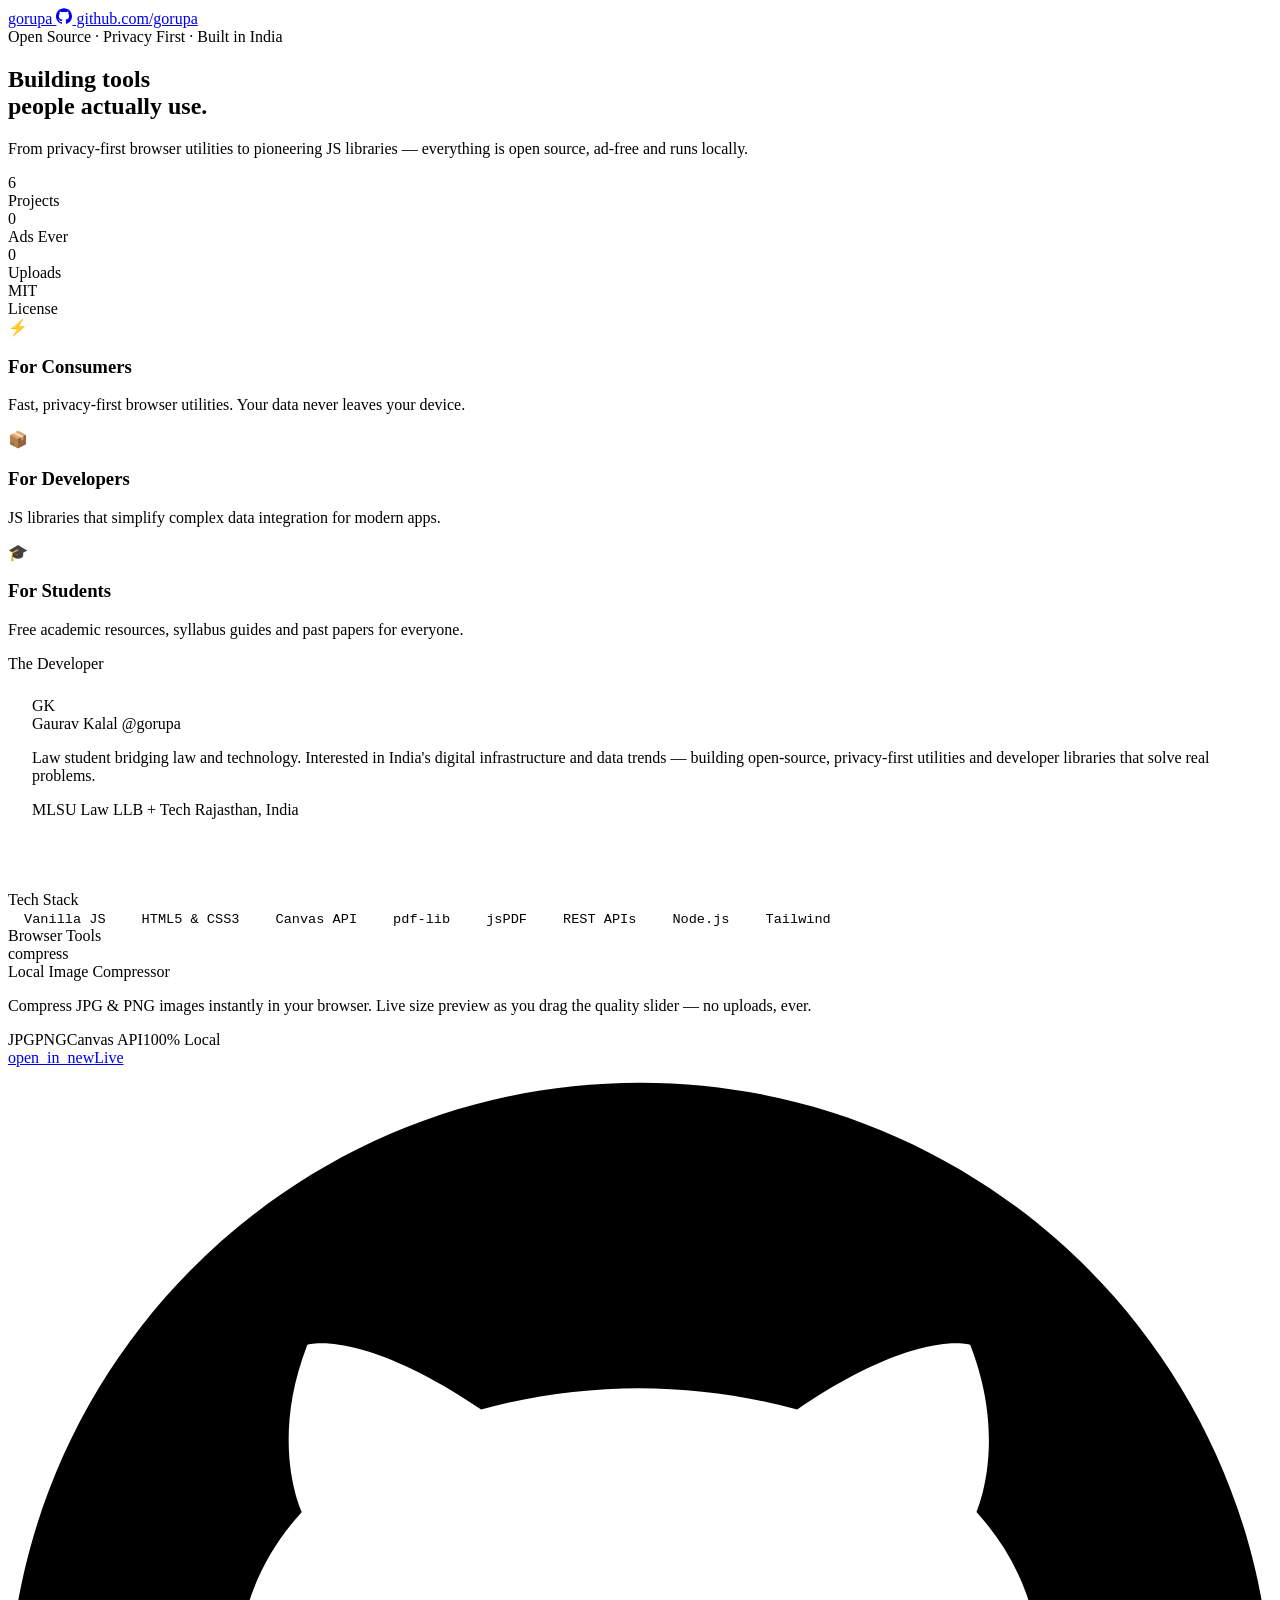
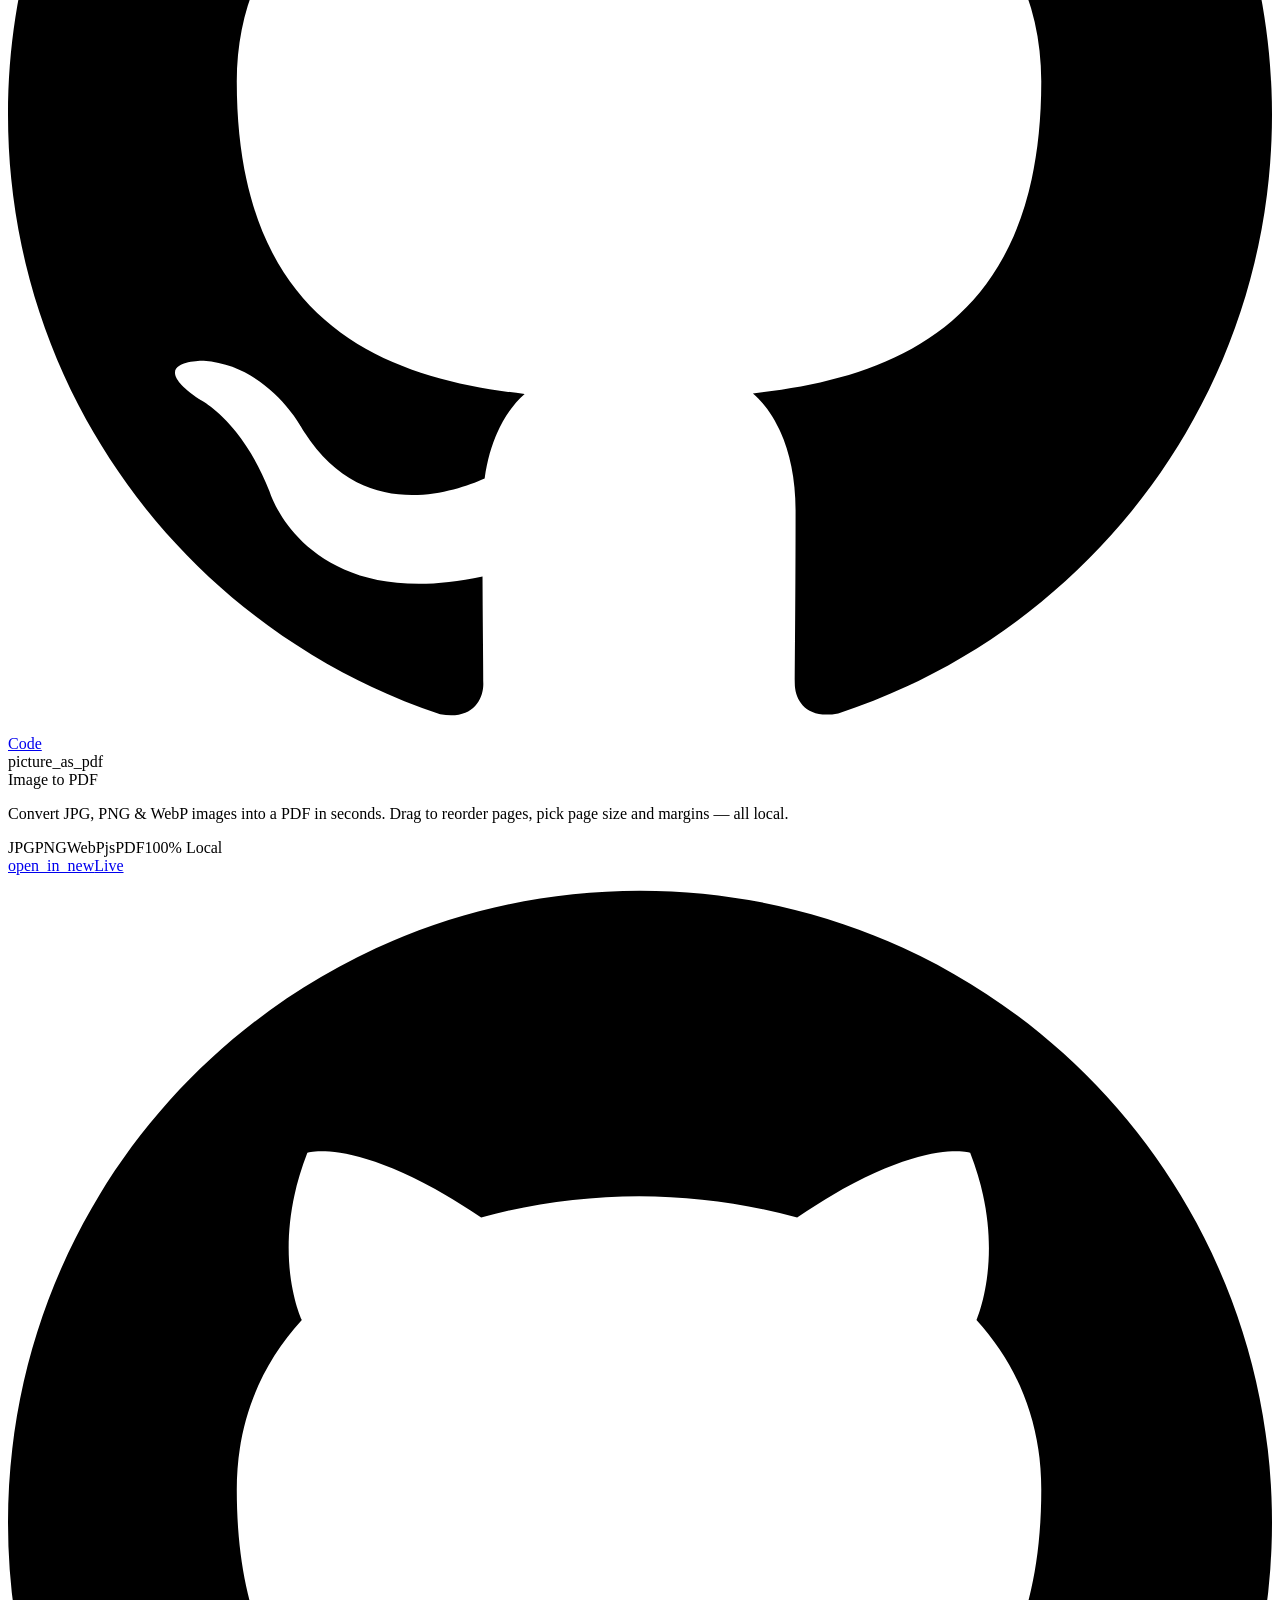
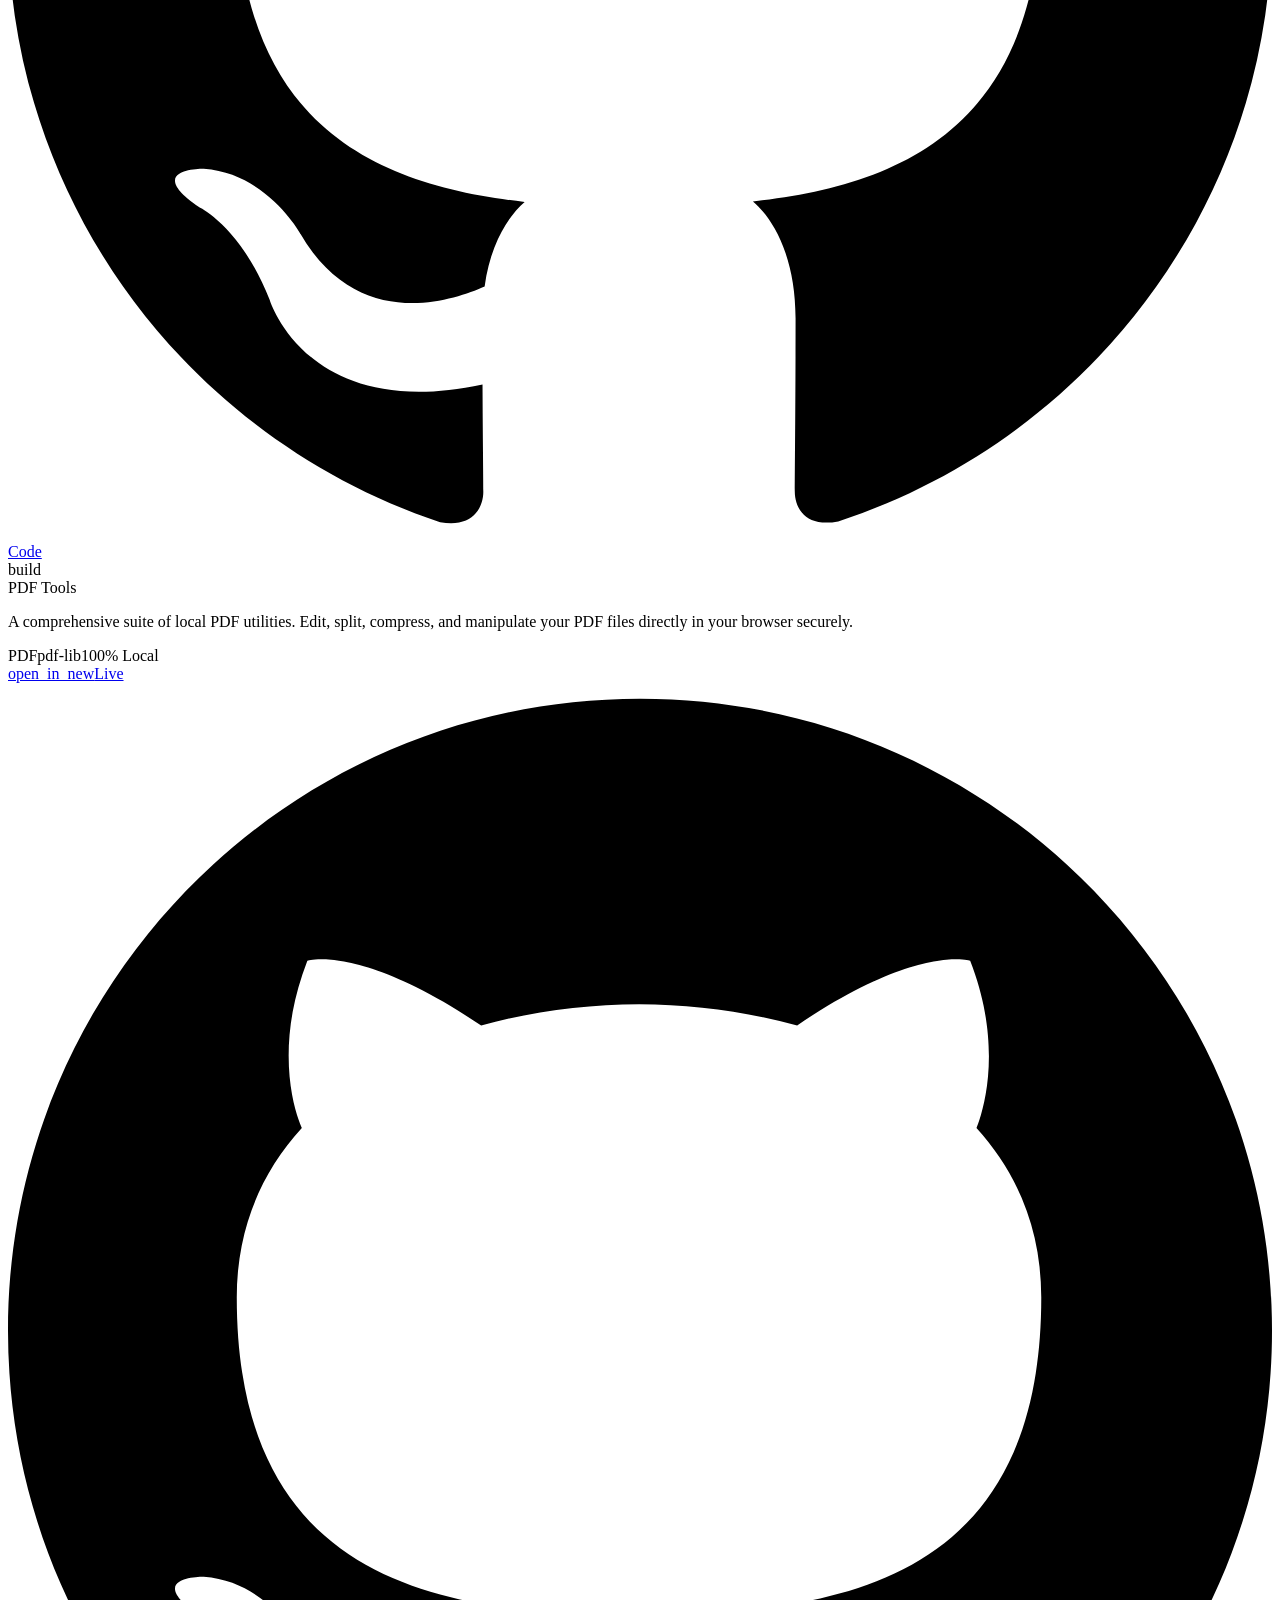
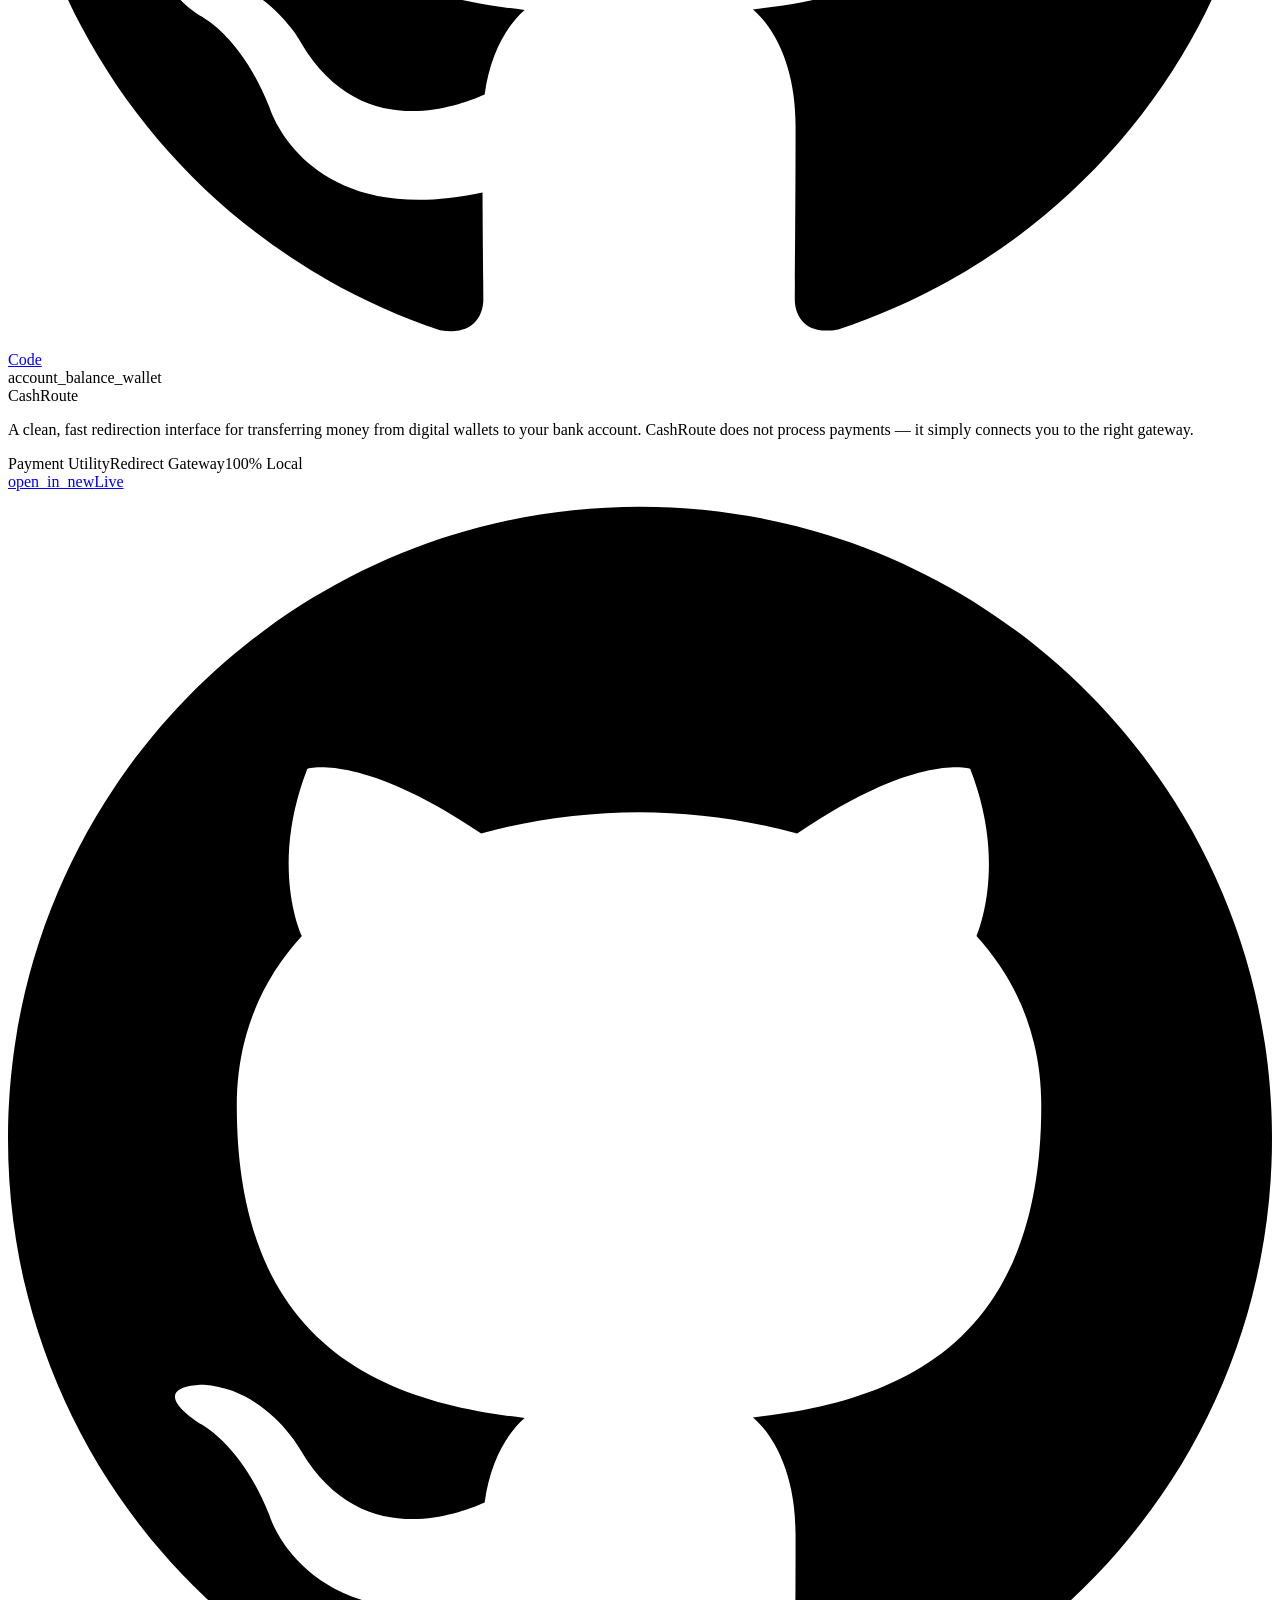
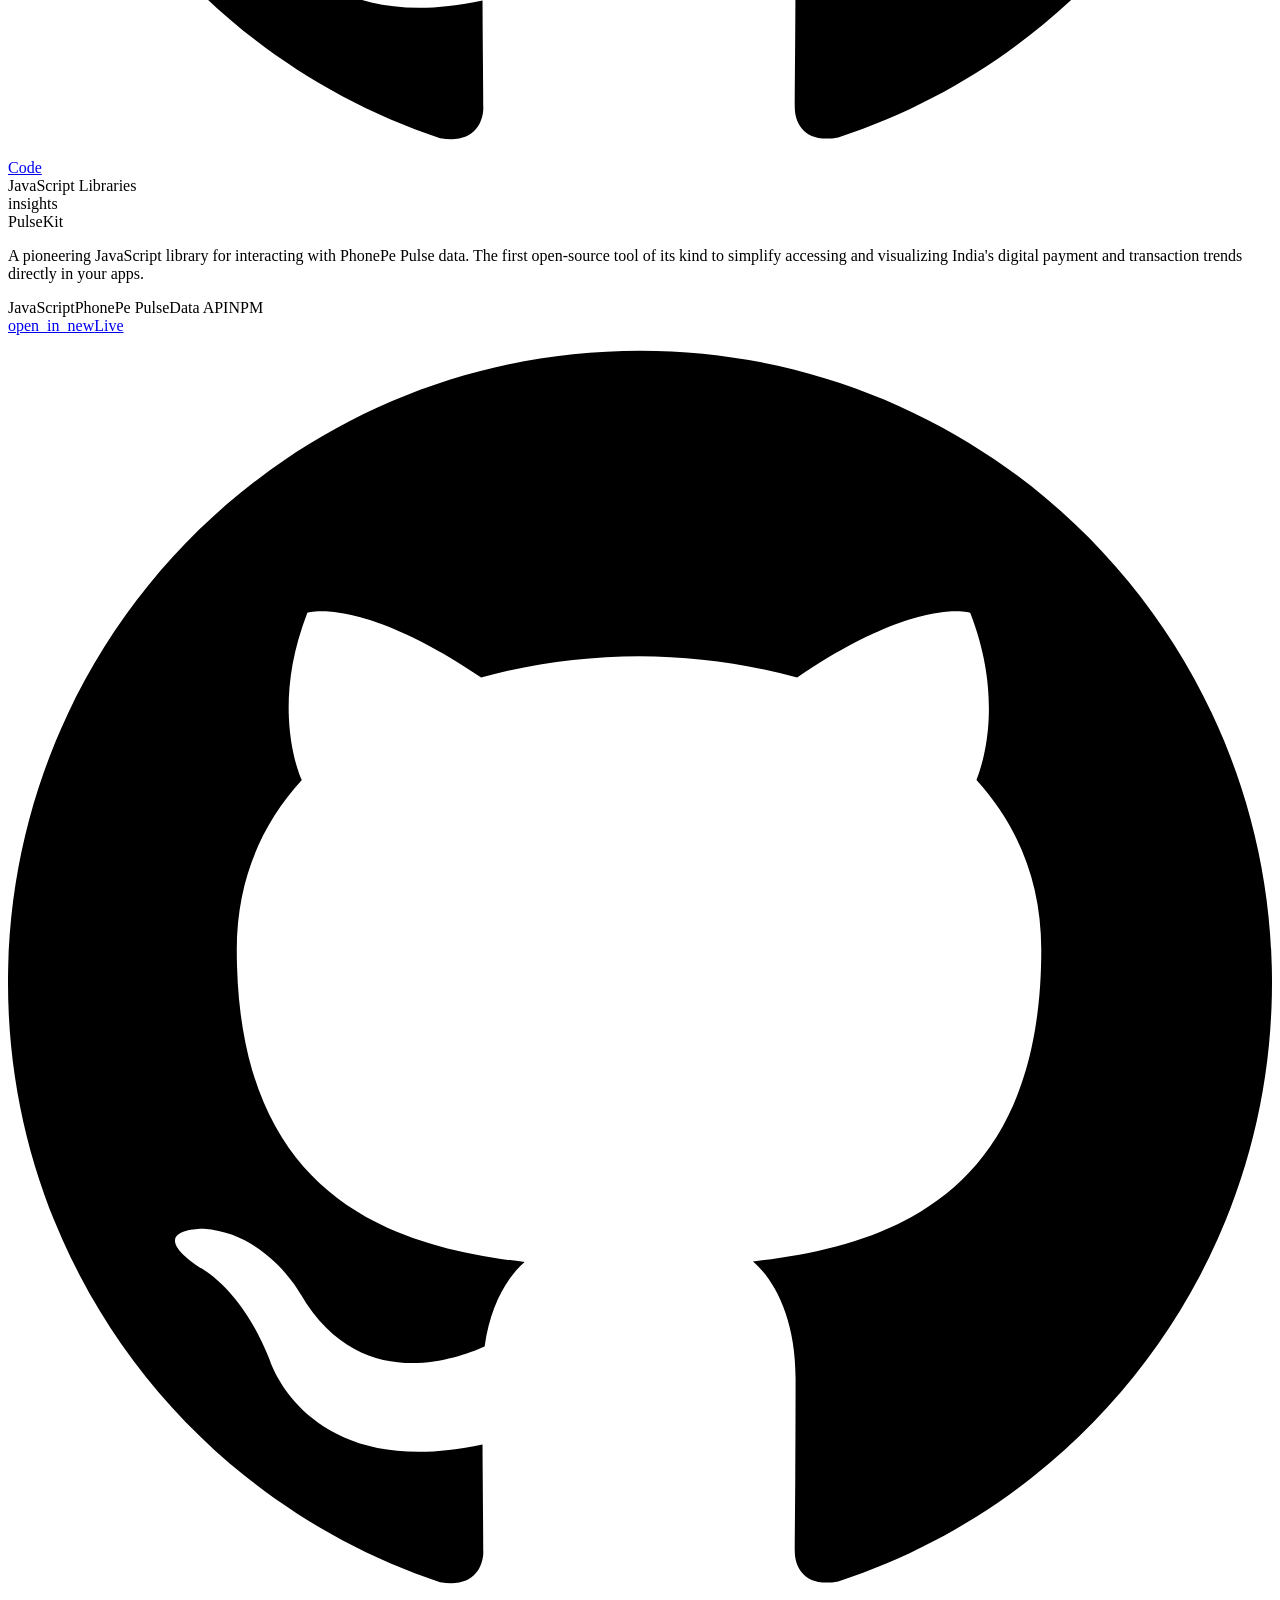
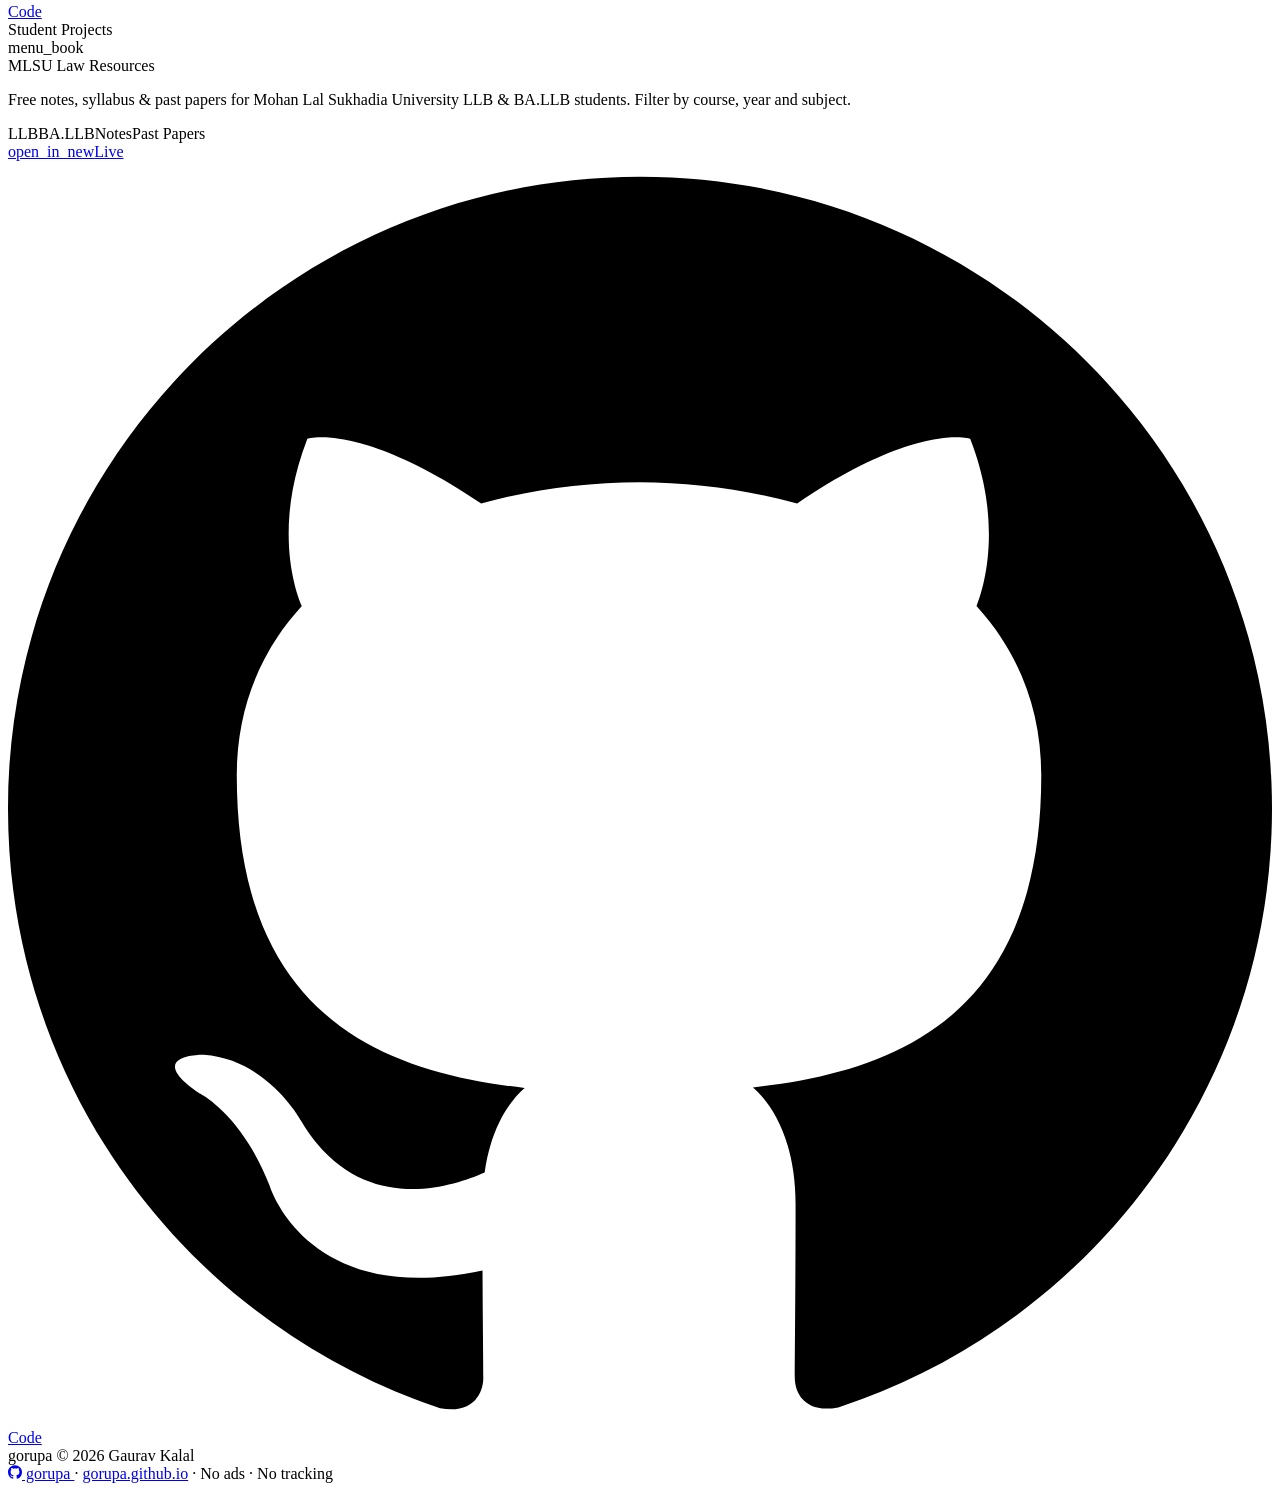
==== index.html @ bb36f3a4 "Update index.html" ====
<!DOCTYPE html>
<html lang="en">
<head>
    <meta charset="UTF-8">
    <meta name="viewport" content="width=device-width, initial-scale=1.0">
    <title>gorupa — Open Source Projects</title>
    <meta name="description" content="Building privacy-first consumer tools and pioneering developer libraries. Open source, always.">
    <link href="https://fonts.googleapis.com/css2?family=Syne:wght@400;600;700;800&family=DM+Sans:opsz,wght@9..40,400;9..40,500;9..40,600&family=DM+Mono:wght@400;500&display=swap" rel="stylesheet">
    <link rel="stylesheet" href="css/style.css">
</head>
<body>

    <!-- Grain overlay -->
    <div class="grain"></div>

    <!-- Nav -->
    <nav class="nav">
        <a class="nav-logo" href="#">
            <span class="nav-logo-dot"></span>
            gorupa
        </a>
        <a class="nav-gh" href="https://github.com/gorupa" target="_blank" rel="noopener">
            <svg width="16" height="16" viewBox="0 0 24 24" fill="currentColor"><path d="M12 .297c-6.63 0-12 5.373-12 12 0 5.303 3.438 9.8 8.205 11.385.6.113.82-.258.82-.577 0-.285-.01-1.04-.015-2.04-3.338.724-4.042-1.61-4.042-1.61C4.422 18.07 3.633 17.7 3.633 17.7c-1.087-.744.084-.729.084-.729 1.205.084 1.838 1.236 1.838 1.236 1.07 1.835 2.809 1.305 3.495.998.108-.776.417-1.305.76-1.605-2.665-.3-5.466-1.332-5.466-5.93 0-1.31.465-2.38 1.235-3.22-.135-.303-.54-1.523.105-3.176 0 0 1.005-.322 3.3 1.23.96-.267 1.98-.399 3-.405 1.02.006 2.04.138 3 .405 2.28-1.552 3.285-1.23 3.285-1.23.645 1.653.24 2.873.12 3.176.765.84 1.23 1.91 1.23 3.22 0 4.61-2.805 5.625-5.475 5.92.42.36.81 1.096.81 2.22 0 1.606-.015 2.896-.015 3.286 0 .315.21.69.825.57C20.565 22.092 24 17.592 24 12.297c0-6.627-5.373-12-12-12"/></svg>
            github.com/gorupa
        </a>
    </nav>

    <!-- Hero -->
    <section class="hero">
        <div class="hero-tag">Open Source · Privacy First · Built in India</div>
        <h1 class="hero-title">
            Building tools<br>
            <span class="hero-accent">people actually use.</span>
        </h1>
        <p class="hero-sub">From privacy-first browser utilities to pioneering JS libraries — everything is open source, ad-free and runs locally.</p>

        <!-- Stats -->
        <div class="stats">
            <div class="stat">
                <div class="stat-num" id="project-count">0</div>
                <div class="stat-lbl">Projects</div>
            </div>
            <div class="stat-div"></div>
            <div class="stat">
                <div class="stat-num">0</div>
                <div class="stat-lbl">Ads Ever</div>
            </div>
            <div class="stat-div"></div>
            <div class="stat">
                <div class="stat-num">0</div>
                <div class="stat-lbl">Uploads</div>
            </div>
            <div class="stat-div"></div>
            <div class="stat">
                <div class="stat-num">MIT</div>
                <div class="stat-lbl">License</div>
            </div>
        </div>
    </section>

    <main class="main">

        <!-- What we build -->
        <div class="wwd-grid">
            <div class="wwd-card wwd-blue">
                <div class="wwd-icon">⚡</div>
                <h3>For Consumers</h3>
                <p>Fast, privacy-first browser utilities. Your data never leaves your device.</p>
            </div>
            <div class="wwd-card wwd-amber">
                <div class="wwd-icon">📦</div>
                <h3>For Developers</h3>
                <p>JS libraries that simplify complex data integration for modern apps.</p>
            </div>
            <div class="wwd-card wwd-green">
                <div class="wwd-icon">🎓</div>
                <h3>For Students</h3>
                <p>Free academic resources, syllabus guides and past papers for everyone.</p>
            </div>
        </div>

        <!-- Bio -->
        <div class="section-label">The Developer</div>
        <div class="bio-card">
            <div class="bio-avatar">GK</div>
            <div class="bio-body">
                <div class="bio-name">Gaurav Kalal <span class="bio-handle">@gorupa</span></div>
                <p class="bio-desc">Law student bridging law and technology. Interested in India's digital infrastructure and data trends — building open-source, privacy-first utilities and developer libraries that solve real problems.</p>
                <div class="bio-chips">
                    <span class="bio-chip">MLSU Law</span>
                    <span class="bio-chip">LLB + Tech</span>
                    <span class="bio-chip">Rajasthan, India</span>
                </div>
            </div>
        </div>

        <!-- Tech Stack -->
        <div class="section-label">Tech Stack</div>
        <div class="tech-row">
            <span class="tech-chip">Vanilla JS</span>
            <span class="tech-chip">HTML5 & CSS3</span>
            <span class="tech-chip">Canvas API</span>
            <span class="tech-chip">pdf-lib</span>
            <span class="tech-chip">jsPDF</span>
            <span class="tech-chip">REST APIs</span>
            <span class="tech-chip">Node.js</span>
            <span class="tech-chip">Tailwind</span>
        </div>

        <!-- Browser Tools -->
        <div class="section-label">Browser Tools</div>
        <div class="project-grid" id="browser-tools"></div>

        <!-- Libraries -->
        <div class="section-label">JavaScript Libraries</div>
        <div class="project-grid" id="libraries"></div>

        <!-- Student Projects -->
        <div class="section-label">Student Projects</div>
        <div class="project-grid" id="student-projects"></div>

    </main>

    <!-- Footer -->
    <footer class="footer">
        <div class="footer-left">
            <span class="footer-logo">
                <span class="nav-logo-dot"></span>
                gorupa
            </span>
            <span class="footer-copy">© 2026 Gaurav Kalal</span>
        </div>
        <div class="footer-right">
            <a href="https://github.com/gorupa" target="_blank" rel="noopener">
                <svg width="14" height="14" viewBox="0 0 24 24" fill="currentColor"><path d="M12 .297c-6.63 0-12 5.373-12 12 0 5.303 3.438 9.8 8.205 11.385.6.113.82-.258.82-.577 0-.285-.01-1.04-.015-2.04-3.338.724-4.042-1.61-4.042-1.61C4.422 18.07 3.633 17.7 3.633 17.7c-1.087-.744.084-.729.084-.729 1.205.084 1.838 1.236 1.838 1.236 1.07 1.835 2.809 1.305 3.495.998.108-.776.417-1.305.76-1.605-2.665-.3-5.466-1.332-5.466-5.93 0-1.31.465-2.38 1.235-3.22-.135-.303-.54-1.523.105-3.176 0 0 1.005-.322 3.3 1.23.96-.267 1.98-.399 3-.405 1.02.006 2.04.138 3 .405 2.28-1.552 3.285-1.23 3.285-1.23.645 1.653.24 2.873.12 3.176.765.84 1.23 1.91 1.23 3.22 0 4.61-2.805 5.625-5.475 5.92.42.36.81 1.096.81 2.22 0 1.606-.015 2.896-.015 3.286 0 .315.21.69.825.57C20.565 22.092 24 17.592 24 12.297c0-6.627-5.373-12-12-12"/></svg>
                gorupa
            </a>
            <span class="footer-sep">·</span>
            <a href="https://gorupa.github.io" target="_blank" rel="noopener">gorupa.github.io</a>
            <span class="footer-sep">·</span>
            <span>No ads · No tracking</span>
        </div>
    </footer>

    <script src="js/main.js"></script>
</body>
</html>
---- css/style.css ----
/* --- Bio Card (Spacing Fixed) --- */
.bio-card {
    background: linear-gradient(135deg, var(--blue-bg), var(--surface));
    border: 1px solid var(--blue-bd);
    border-radius: 12px;
    padding: 24px;
    margin-bottom: 48px;
    box-shadow: var(--shadow-1);
    animation: fadeUp 0.5s ease 0.18s both;
}
.bio-text h3 {
    font-size: 1.2rem;
    font-weight: 700;
    color: var(--text);
    margin-bottom: 8px;
}
.bio-text p {
    font-size: 0.95rem;
    color: var(--muted);
    line-height: 1.6;
}

/* --- Tech Stack --- */
.tech-stack {
    display: flex;
    flex-wrap: wrap;
    gap: 12px;
    margin-bottom: 64px;
    animation: fadeUp 0.5s ease 0.2s both;
}
.tech-chip {
    font-family: 'Roboto Mono', monospace;
    font-size: 0.85rem;
    font-weight: 500;
    color: var(--text);
    background: var(--surface);
    border: 1px solid var(--border);
    padding: 8px 16px;
    border-radius: 8px;
    box-shadow: var(--shadow-1);
    transition: transform 0.2s cubic-bezier(0.4, 0, 0.2, 1), border-color 0.2s;
    cursor: default;
}
.tech-chip:hover {
    transform: translateY(-2px);
    border-color: var(--blue);
}
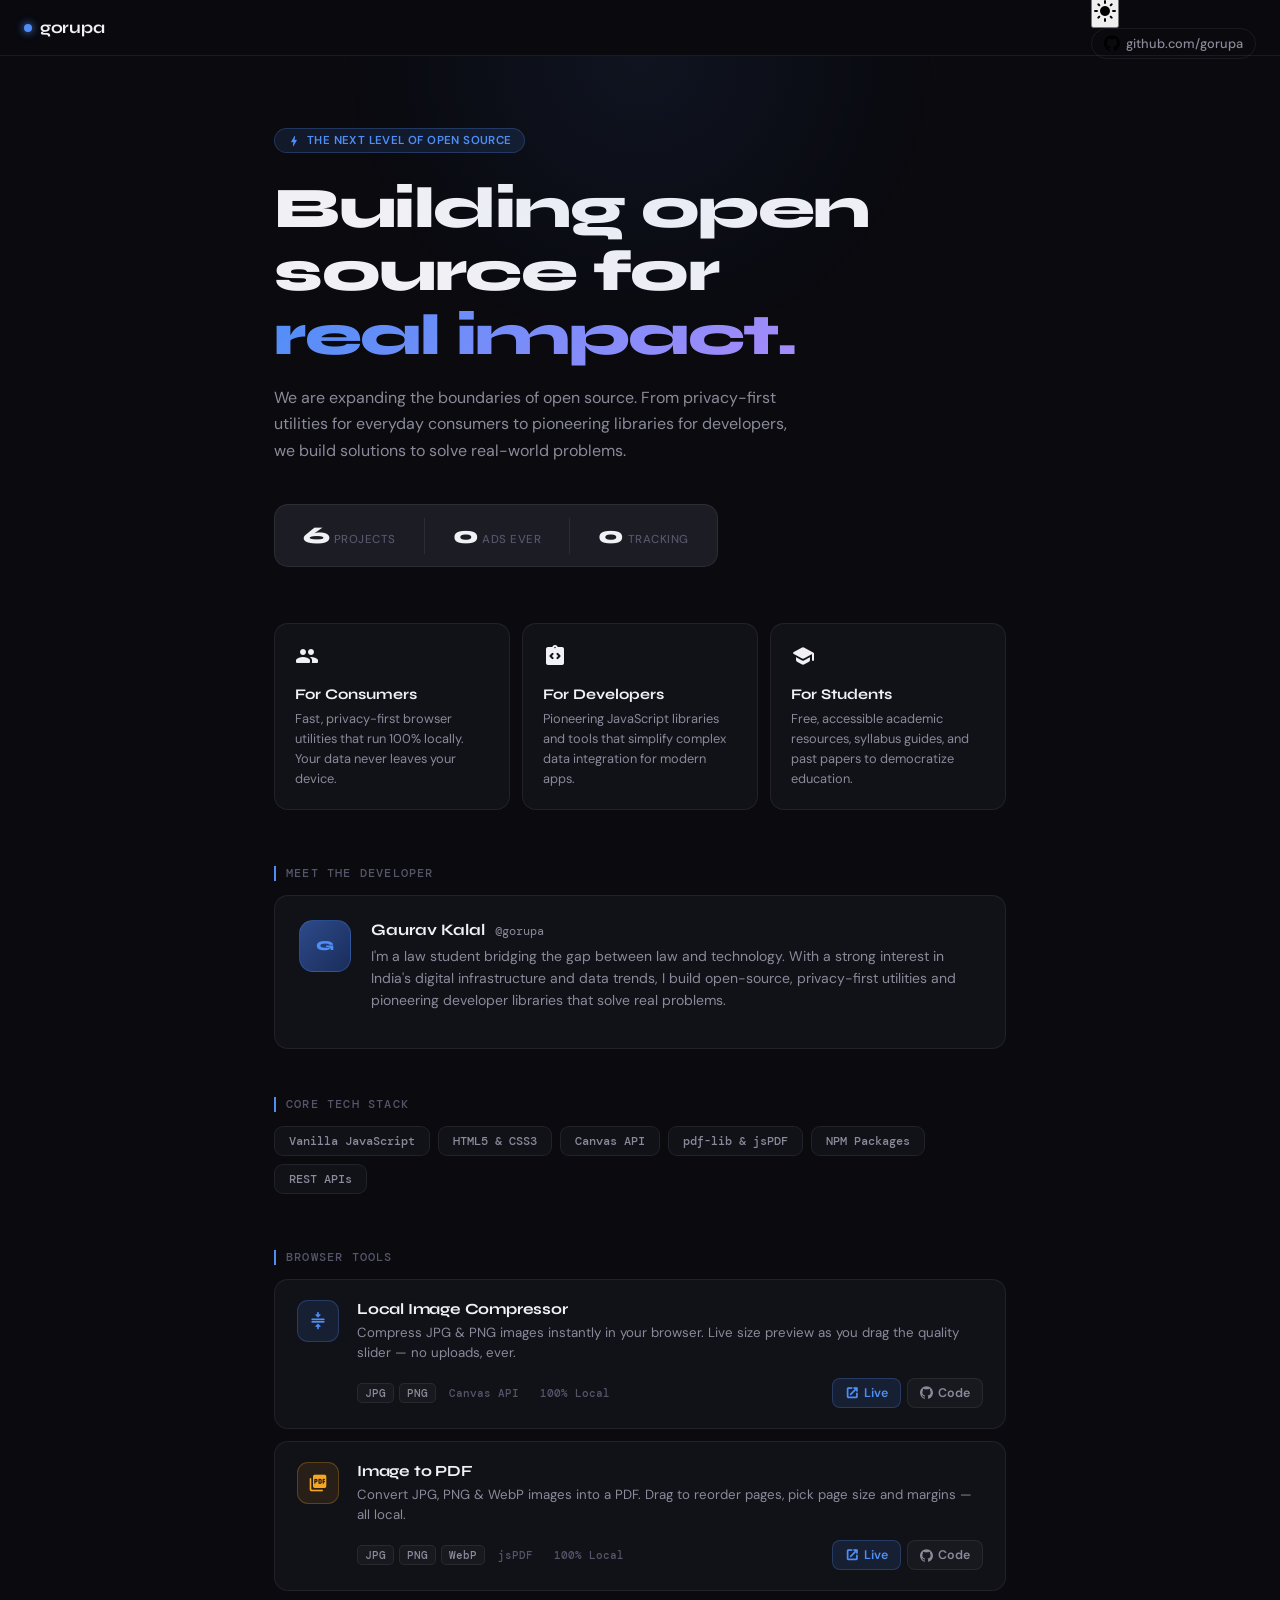
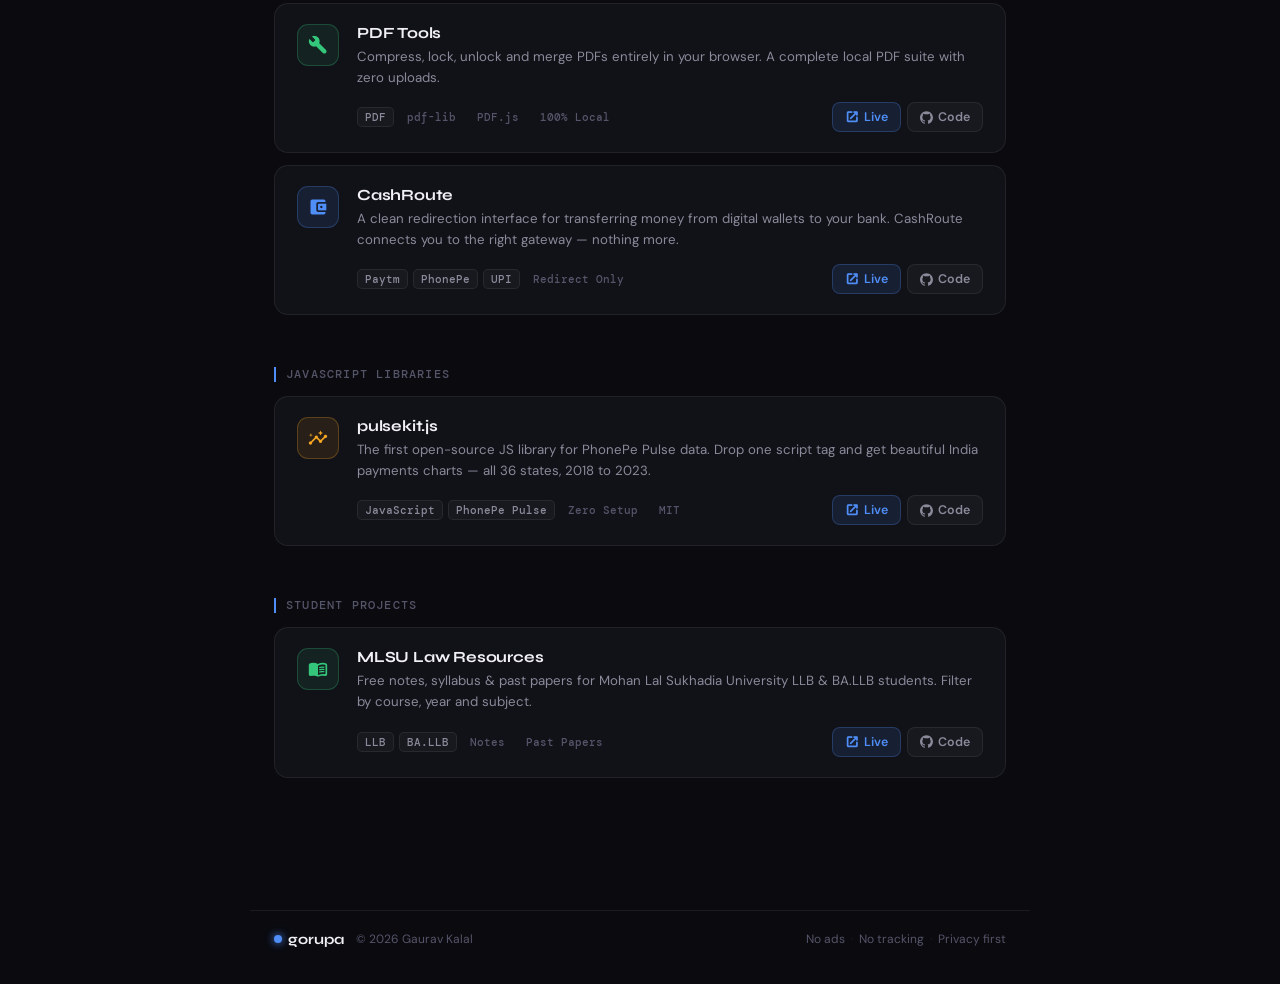
==== commit bb24cc3b: "Update index.html" ====
--- a/index.html
+++ b/index.html
@@ -1,147 +1,124 @@
 <!DOCTYPE html>
-<html lang="en">
+<html lang="en" data-theme="dark">
 <head>
     <meta charset="UTF-8">
     <meta name="viewport" content="width=device-width, initial-scale=1.0">
     <title>gorupa — Open Source Projects</title>
-    <meta name="description" content="Building privacy-first consumer tools and pioneering developer libraries. Open source, always.">
-    <link href="https://fonts.googleapis.com/css2?family=Syne:wght@400;600;700;800&family=DM+Sans:opsz,wght@9..40,400;9..40,500;9..40,600&family=DM+Mono:wght@400;500&display=swap" rel="stylesheet">
+    <meta name="description" content="Taking open source to the next level. Building privacy-first consumer tools and pioneering developer libraries.">
+    <link href="https://fonts.googleapis.com/css2?family=DM+Sans:wght@400;500;700&family=DM+Mono:wght@400;500&family=Syne:wght@700;800&display=swap" rel="stylesheet">
+    <link href="https://fonts.googleapis.com/icon?family=Material+Icons+Round" rel="stylesheet">
     <link rel="stylesheet" href="css/style.css">
 </head>
 <body>
 
-    <!-- Grain overlay -->
-    <div class="grain"></div>
-
-    <!-- Nav -->
+<div class="page">
     <nav class="nav">
         <a class="nav-logo" href="#">
             <span class="nav-logo-dot"></span>
             gorupa
         </a>
-        <a class="nav-gh" href="https://github.com/gorupa" target="_blank" rel="noopener">
-            <svg width="16" height="16" viewBox="0 0 24 24" fill="currentColor"><path d="M12 .297c-6.63 0-12 5.373-12 12 0 5.303 3.438 9.8 8.205 11.385.6.113.82-.258.82-.577 0-.285-.01-1.04-.015-2.04-3.338.724-4.042-1.61-4.042-1.61C4.422 18.07 3.633 17.7 3.633 17.7c-1.087-.744.084-.729.084-.729 1.205.084 1.838 1.236 1.838 1.236 1.07 1.835 2.809 1.305 3.495.998.108-.776.417-1.305.76-1.605-2.665-.3-5.466-1.332-5.466-5.93 0-1.31.465-2.38 1.235-3.22-.135-.303-.54-1.523.105-3.176 0 0 1.005-.322 3.3 1.23.96-.267 1.98-.399 3-.405 1.02.006 2.04.138 3 .405 2.28-1.552 3.285-1.23 3.285-1.23.645 1.653.24 2.873.12 3.176.765.84 1.23 1.91 1.23 3.22 0 4.61-2.805 5.625-5.475 5.92.42.36.81 1.096.81 2.22 0 1.606-.015 2.896-.015 3.286 0 .315.21.69.825.57C20.565 22.092 24 17.592 24 12.297c0-6.627-5.373-12-12-12"/></svg>
-            github.com/gorupa
-        </a>
+        <div class="nav-actions">
+            <button id="theme-toggle" class="icon-btn" aria-label="Toggle Theme">
+                <span class="material-icons-round" id="theme-icon">light_mode</span>
+            </button>
+            <a class="nav-gh" href="https://github.com/gorupa" target="_blank" rel="noopener">
+                <svg viewBox="0 0 24 24" width="16" height="16"><path d="M12 .297c-6.63 0-12 5.373-12 12 0 5.303 3.438 9.8 8.205 11.385.6.113.82-.258.82-.577 0-.285-.01-1.04-.015-2.04-3.338.724-4.042-1.61-4.042-1.61C4.422 18.07 3.633 17.7 3.633 17.7c-1.087-.744.084-.729.084-.729 1.205.084 1.838 1.236 1.838 1.236 1.07 1.835 2.809 1.305 3.495.998.108-.776.417-1.305.76-1.605-2.665-.3-5.466-1.332-5.466-5.93 0-1.31.465-2.38 1.235-3.22-.135-.303-.54-1.523.105-3.176 0 0 1.005-.322 3.3 1.23.96-.267 1.98-.399 3-.405 1.02.006 2.04.138 3 .405 2.28-1.552 3.285-1.23 3.285-1.23.645 1.653.24 2.873.12 3.176.765.84 1.23 1.91 1.23 3.22 0 4.61-2.805 5.625-5.475 5.92.42.36.81 1.096.81 2.22 0 1.606-.015 2.896-.015 3.286 0 .315.21.69.825.57C20.565 22.092 24 17.592 24 12.297c0-6.627-5.373-12-12-12"/></svg>
+                <span>github.com/gorupa</span>
+            </a>
+        </div>
     </nav>
 
-    <!-- Hero -->
     <section class="hero">
-        <div class="hero-tag">Open Source · Privacy First · Built in India</div>
-        <h1 class="hero-title">
-            Building tools<br>
-            <span class="hero-accent">people actually use.</span>
-        </h1>
-        <p class="hero-sub">From privacy-first browser utilities to pioneering JS libraries — everything is open source, ad-free and runs locally.</p>
-
-        <!-- Stats -->
+        <div class="hero-tag">
+            <span class="material-icons-round" style="font-size: 14px;">bolt</span>
+            The Next Level of Open Source
+        </div>
+        <h1 class="hero-title">Building open source for<br><span class="hero-accent">real impact.</span></h1>
+        <p class="hero-sub">We are expanding the boundaries of open source. From privacy-first utilities for everyday consumers to pioneering libraries for developers, we build solutions to solve real-world problems.</p>
+        
         <div class="stats">
             <div class="stat">
-                <div class="stat-num" id="project-count">0</div>
-                <div class="stat-lbl">Projects</div>
+                <span class="stat-num" id="project-count">0</span>
+                <span class="stat-lbl">Projects</span>
             </div>
             <div class="stat-div"></div>
             <div class="stat">
-                <div class="stat-num">0</div>
-                <div class="stat-lbl">Ads Ever</div>
+                <span class="stat-num">0</span>
+                <span class="stat-lbl">Ads Ever</span>
             </div>
             <div class="stat-div"></div>
             <div class="stat">
-                <div class="stat-num">0</div>
-                <div class="stat-lbl">Uploads</div>
-            </div>
-            <div class="stat-div"></div>
-            <div class="stat">
-                <div class="stat-num">MIT</div>
-                <div class="stat-lbl">License</div>
+                <span class="stat-num">0</span>
+                <span class="stat-lbl">Tracking</span>
             </div>
         </div>
     </section>
 
     <main class="main">
-
-        <!-- What we build -->
         <div class="wwd-grid">
             <div class="wwd-card wwd-blue">
-                <div class="wwd-icon">⚡</div>
+                <div class="wwd-icon"><span class="material-icons-round">group</span></div>
                 <h3>For Consumers</h3>
-                <p>Fast, privacy-first browser utilities. Your data never leaves your device.</p>
+                <p>Fast, privacy-first browser utilities that run 100% locally. Your data never leaves your device.</p>
             </div>
             <div class="wwd-card wwd-amber">
-                <div class="wwd-icon">📦</div>
+                <div class="wwd-icon"><span class="material-icons-round">integration_instructions</span></div>
                 <h3>For Developers</h3>
-                <p>JS libraries that simplify complex data integration for modern apps.</p>
+                <p>Pioneering JavaScript libraries and tools that simplify complex data integration for modern apps.</p>
             </div>
             <div class="wwd-card wwd-green">
-                <div class="wwd-icon">🎓</div>
+                <div class="wwd-icon"><span class="material-icons-round">school</span></div>
                 <h3>For Students</h3>
-                <p>Free academic resources, syllabus guides and past papers for everyone.</p>
+                <p>Free, accessible academic resources, syllabus guides, and past papers to democratize education.</p>
             </div>
         </div>
 
-        <!-- Bio -->
-        <div class="section-label">The Developer</div>
+        <div class="section-label">Meet the Developer</div>
         <div class="bio-card">
-            <div class="bio-avatar">GK</div>
+            <div class="bio-avatar">G</div>
             <div class="bio-body">
                 <div class="bio-name">Gaurav Kalal <span class="bio-handle">@gorupa</span></div>
-                <p class="bio-desc">Law student bridging law and technology. Interested in India's digital infrastructure and data trends — building open-source, privacy-first utilities and developer libraries that solve real problems.</p>
-                <div class="bio-chips">
-                    <span class="bio-chip">MLSU Law</span>
-                    <span class="bio-chip">LLB + Tech</span>
-                    <span class="bio-chip">Rajasthan, India</span>
-                </div>
+                <div class="bio-desc">I'm a law student bridging the gap between law and technology. With a strong interest in India's digital infrastructure and data trends, I build open-source, privacy-first utilities and pioneering developer libraries that solve real problems.</div>
             </div>
         </div>
 
-        <!-- Tech Stack -->
-        <div class="section-label">Tech Stack</div>
+        <div class="section-label">Core Tech Stack</div>
         <div class="tech-row">
-            <span class="tech-chip">Vanilla JS</span>
-            <span class="tech-chip">HTML5 & CSS3</span>
-            <span class="tech-chip">Canvas API</span>
-            <span class="tech-chip">pdf-lib</span>
-            <span class="tech-chip">jsPDF</span>
-            <span class="tech-chip">REST APIs</span>
-            <span class="tech-chip">Node.js</span>
-            <span class="tech-chip">Tailwind</span>
+            <div class="tech-chip">Vanilla JavaScript</div>
+            <div class="tech-chip">HTML5 & CSS3</div>
+            <div class="tech-chip">Canvas API</div>
+            <div class="tech-chip">pdf-lib & jsPDF</div>
+            <div class="tech-chip">NPM Packages</div>
+            <div class="tech-chip">REST APIs</div>
         </div>
 
-        <!-- Browser Tools -->
         <div class="section-label">Browser Tools</div>
         <div class="project-grid" id="browser-tools"></div>
 
-        <!-- Libraries -->
         <div class="section-label">JavaScript Libraries</div>
         <div class="project-grid" id="libraries"></div>
 
-        <!-- Student Projects -->
         <div class="section-label">Student Projects</div>
         <div class="project-grid" id="student-projects"></div>
-
     </main>
 
-    <!-- Footer -->
     <footer class="footer">
         <div class="footer-left">
-            <span class="footer-logo">
-                <span class="nav-logo-dot"></span>
-                gorupa
-            </span>
+            <div class="footer-logo">
+                <span class="nav-logo-dot"></span> gorupa
+            </div>
             <span class="footer-copy">© 2026 Gaurav Kalal</span>
         </div>
         <div class="footer-right">
-            <a href="https://github.com/gorupa" target="_blank" rel="noopener">
-                <svg width="14" height="14" viewBox="0 0 24 24" fill="currentColor"><path d="M12 .297c-6.63 0-12 5.373-12 12 0 5.303 3.438 9.8 8.205 11.385.6.113.82-.258.82-.577 0-.285-.01-1.04-.015-2.04-3.338.724-4.042-1.61-4.042-1.61C4.422 18.07 3.633 17.7 3.633 17.7c-1.087-.744.084-.729.084-.729 1.205.084 1.838 1.236 1.838 1.236 1.07 1.835 2.809 1.305 3.495.998.108-.776.417-1.305.76-1.605-2.665-.3-5.466-1.332-5.466-5.93 0-1.31.465-2.38 1.235-3.22-.135-.303-.54-1.523.105-3.176 0 0 1.005-.322 3.3 1.23.96-.267 1.98-.399 3-.405 1.02.006 2.04.138 3 .405 2.28-1.552 3.285-1.23 3.285-1.23.645 1.653.24 2.873.12 3.176.765.84 1.23 1.91 1.23 3.22 0 4.61-2.805 5.625-5.475 5.92.42.36.81 1.096.81 2.22 0 1.606-.015 2.896-.015 3.286 0 .315.21.69.825.57C20.565 22.092 24 17.592 24 12.297c0-6.627-5.373-12-12-12"/></svg>
-                gorupa
-            </a>
+            <span>No ads</span>
             <span class="footer-sep">·</span>
-            <a href="https://gorupa.github.io" target="_blank" rel="noopener">gorupa.github.io</a>
+            <span>No tracking</span>
             <span class="footer-sep">·</span>
-            <span>No ads · No tracking</span>
+            <span>Privacy first</span>
         </div>
     </footer>
+</div>
 
-    <script src="js/main.js"></script>
+<script src="js/main.js"></script>
 </body>
 </html>
--- a/css/style.css
+++ b/css/style.css
@@ -1,47 +1,590 @@
-/* --- Bio Card (Spacing Fixed) --- */
+/* ============================================
+   gorupa.github.io — css/style.css
+   Author : gorupa (https://github.com/gorupa)
+   Theme  : Dark editorial
+   License: MIT
+   ============================================ */
+
+/* ── Variables ── */
+:root {
+    --bg:          #0a0a0f;
+    --bg-2:        #111118;
+    --bg-3:        #18181f;
+    --surface:     #1c1c25;
+    --border:      rgba(255,255,255,0.07);
+    --border-hi:   rgba(255,255,255,0.14);
+    --text:        #f0f0f5;
+    --muted:       #8a8a9a;
+    --dim:         #55556a;
+
+    --blue:        #4f8ef7;
+    --blue-dim:    rgba(79,142,247,0.12);
+    --blue-bd:     rgba(79,142,247,0.25);
+
+    --amber:       #f5a623;
+    --amber-dim:   rgba(245,166,35,0.1);
+    --amber-bd:    rgba(245,166,35,0.25);
+
+    --green:       #34c77b;
+    --green-dim:   rgba(52,199,123,0.1);
+    --green-bd:    rgba(52,199,123,0.25);
+
+    --radius:      14px;
+    --radius-sm:   9px;
+    --max-w:       780px;
+}
+
+/* ── Reset ── */
+*, *::before, *::after { box-sizing: border-box; margin: 0; padding: 0; }
+
+html { scroll-behavior: smooth; }
+
+body {
+    font-family: 'DM Sans', sans-serif;
+    background: var(--bg);
+    color: var(--text);
+    min-height: 100vh;
+    overflow-x: hidden;
+    -webkit-font-smoothing: antialiased;
+}
+
+/* ── Grain overlay ── */
+.grain {
+    position: fixed;
+    inset: 0;
+    z-index: 0;
+    pointer-events: none;
+    opacity: 0.032;
+    background-image: url("data:image/svg+xml,%3Csvg viewBox='0 0 256 256' xmlns='http://www.w3.org/2000/svg'%3E%3Cfilter id='noise'%3E%3CfeTurbulence type='fractalNoise' baseFrequency='0.9' numOctaves='4' stitchTiles='stitch'/%3E%3C/filter%3E%3Crect width='100%25' height='100%25' filter='url(%23noise)'/%3E%3C/svg%3E");
+    background-size: 180px;
+}
+
+/* ── Animations ── */
+@keyframes fadeUp {
+    from { opacity: 0; transform: translateY(18px); }
+    to   { opacity: 1; transform: translateY(0); }
+}
+@keyframes fadeIn {
+    from { opacity: 0; }
+    to   { opacity: 1; }
+}
+@keyframes countUp {
+    from { opacity: 0; transform: translateY(8px); }
+    to   { opacity: 1; transform: translateY(0); }
+}
+
+/* ── Nav ── */
+.nav {
+    position: sticky;
+    top: 0;
+    z-index: 100;
+    display: flex;
+    align-items: center;
+    justify-content: space-between;
+    padding: 0 24px;
+    height: 56px;
+    background: rgba(10,10,15,0.85);
+    backdrop-filter: blur(16px);
+    -webkit-backdrop-filter: blur(16px);
+    border-bottom: 1px solid var(--border);
+    animation: fadeIn 0.4s ease both;
+}
+
+.nav-logo {
+    display: flex;
+    align-items: center;
+    gap: 8px;
+    font-family: 'Syne', sans-serif;
+    font-size: 1.05rem;
+    font-weight: 700;
+    color: var(--text);
+    text-decoration: none;
+    letter-spacing: -0.3px;
+}
+.nav-logo-dot {
+    width: 8px; height: 8px;
+    border-radius: 50%;
+    background: var(--blue);
+    box-shadow: 0 0 8px var(--blue);
+    flex-shrink: 0;
+}
+
+.nav-gh {
+    display: flex;
+    align-items: center;
+    gap: 6px;
+    font-size: 0.8rem;
+    font-weight: 500;
+    color: var(--muted);
+    text-decoration: none;
+    padding: 6px 12px;
+    border: 1px solid var(--border);
+    border-radius: 100px;
+    transition: color 0.15s, border-color 0.15s;
+}
+.nav-gh:hover { color: var(--text); border-color: var(--border-hi); }
+
+/* ── Hero ── */
+.hero {
+    position: relative;
+    max-width: var(--max-w);
+    margin: 0 auto;
+    padding: 72px 24px 56px;
+    animation: fadeUp 0.5s ease both;
+}
+
+/* Subtle radial glow behind hero */
+.hero::before {
+    content: '';
+    position: absolute;
+    top: 0; left: 50%;
+    transform: translateX(-50%);
+    width: 600px; height: 300px;
+    background: radial-gradient(ellipse at 50% 0%, rgba(79,142,247,0.08) 0%, transparent 70%);
+    pointer-events: none;
+}
+
+.hero-tag {
+    display: inline-flex;
+    align-items: center;
+    gap: 6px;
+    font-size: 0.72rem;
+    font-weight: 600;
+    color: var(--blue);
+    background: var(--blue-dim);
+    border: 1px solid var(--blue-bd);
+    border-radius: 100px;
+    padding: 4px 12px;
+    margin-bottom: 24px;
+    letter-spacing: 0.4px;
+    text-transform: uppercase;
+}
+
+.hero-title {
+    font-family: 'Syne', sans-serif;
+    font-size: clamp(2.2rem, 7vw, 3.6rem);
+    font-weight: 800;
+    line-height: 1.1;
+    letter-spacing: -1.5px;
+    color: var(--text);
+    margin-bottom: 18px;
+}
+.hero-accent {
+    background: linear-gradient(135deg, #4f8ef7 0%, #a78bfa 100%);
+    -webkit-background-clip: text;
+    -webkit-text-fill-color: transparent;
+    background-clip: text;
+}
+
+.hero-sub {
+    font-size: 1rem;
+    color: var(--muted);
+    line-height: 1.65;
+    max-width: 520px;
+    margin-bottom: 40px;
+}
+
+/* ── Stats ── */
+.stats {
+    display: flex;
+    align-items: center;
+    gap: 0;
+    background: var(--surface);
+    border: 1px solid var(--border);
+    border-radius: var(--radius);
+    overflow: hidden;
+    width: fit-content;
+    max-width: 100%;
+}
+.stat {
+    padding: 16px 28px;
+    text-align: center;
+    flex-shrink: 0;
+}
+.stat-num {
+    font-family: 'Syne', sans-serif;
+    font-size: 1.5rem;
+    font-weight: 800;
+    color: var(--text);
+    letter-spacing: -0.5px;
+    animation: countUp 0.5s ease 0.3s both;
+}
+.stat-lbl {
+    font-size: 0.72rem;
+    font-weight: 500;
+    color: var(--dim);
+    text-transform: uppercase;
+    letter-spacing: 0.5px;
+    margin-top: 2px;
+}
+.stat-div {
+    width: 1px;
+    height: 36px;
+    background: var(--border);
+    flex-shrink: 0;
+}
+
+/* ── Main ── */
+.main {
+    max-width: var(--max-w);
+    margin: 0 auto;
+    padding: 0 24px 80px;
+}
+
+/* ── What We Do grid ── */
+.wwd-grid {
+    display: grid;
+    grid-template-columns: repeat(3, 1fr);
+    gap: 12px;
+    margin-bottom: 56px;
+    animation: fadeUp 0.5s ease 0.1s both;
+}
+.wwd-card {
+    border-radius: var(--radius);
+    padding: 20px;
+    border: 1px solid var(--border);
+    background: var(--bg-2);
+    transition: transform 0.2s, border-color 0.2s;
+}
+.wwd-card:hover { transform: translateY(-2px); }
+.wwd-card.wwd-blue:hover  { border-color: var(--blue-bd); }
+.wwd-card.wwd-amber:hover { border-color: var(--amber-bd); }
+.wwd-card.wwd-green:hover { border-color: var(--green-bd); }
+
+.wwd-icon { font-size: 1.4rem; margin-bottom: 10px; }
+.wwd-card h3 {
+    font-family: 'Syne', sans-serif;
+    font-size: 0.92rem;
+    font-weight: 700;
+    color: var(--text);
+    margin-bottom: 6px;
+}
+.wwd-card p { font-size: 0.8rem; color: var(--muted); line-height: 1.55; }
+
+/* ── Section Label ── */
+.section-label {
+    font-family: 'DM Mono', monospace;
+    font-size: 0.72rem;
+    font-weight: 500;
+    color: var(--dim);
+    text-transform: uppercase;
+    letter-spacing: 1.2px;
+    margin-bottom: 14px;
+    padding-left: 2px;
+    border-left: 2px solid var(--blue);
+    padding-left: 10px;
+}
+
+/* ── Bio Card ── */
 .bio-card {
-    background: linear-gradient(135deg, var(--blue-bg), var(--surface));
-    border: 1px solid var(--blue-bd);
-    border-radius: 12px;
+    display: flex;
+    align-items: flex-start;
+    gap: 20px;
+    background: var(--bg-2);
+    border: 1px solid var(--border);
+    border-radius: var(--radius);
     padding: 24px;
     margin-bottom: 48px;
-    box-shadow: var(--shadow-1);
-    animation: fadeUp 0.5s ease 0.18s both;
-}
-.bio-text h3 {
+    animation: fadeUp 0.5s ease 0.15s both;
+    transition: border-color 0.2s;
+}
+.bio-card:hover { border-color: var(--border-hi); }
+
+.bio-avatar {
+    width: 52px; height: 52px;
+    border-radius: 14px;
+    background: linear-gradient(135deg, #2d4a8a, #1a2d5a);
+    border: 1px solid var(--blue-bd);
+    display: flex;
+    align-items: center;
+    justify-content: center;
+    font-family: 'Syne', sans-serif;
+    font-size: 0.85rem;
+    font-weight: 800;
+    color: var(--blue);
+    flex-shrink: 0;
+    letter-spacing: 0.5px;
+}
+.bio-body { flex: 1; min-width: 0; }
+.bio-name {
+    font-family: 'Syne', sans-serif;
+    font-size: 1rem;
+    font-weight: 700;
+    color: var(--text);
+    margin-bottom: 6px;
+}
+.bio-handle {
+    font-family: 'DM Mono', monospace;
+    font-size: 0.78rem;
+    color: var(--muted);
+    font-weight: 400;
+    margin-left: 6px;
+}
+.bio-desc {
+    font-size: 0.875rem;
+    color: var(--muted);
+    line-height: 1.6;
+    margin-bottom: 12px;
+}
+.bio-chips { display: flex; flex-wrap: wrap; gap: 6px; }
+.bio-chip {
+    font-size: 0.72rem;
+    font-weight: 500;
+    color: var(--dim);
+    background: var(--bg-3);
+    border: 1px solid var(--border);
+    border-radius: 6px;
+    padding: 3px 9px;
+}
+
+/* ── Tech Stack ── */
+.tech-row {
+    display: flex;
+    flex-wrap: wrap;
+    gap: 8px;
+    margin-bottom: 56px;
+    animation: fadeUp 0.5s ease 0.2s both;
+}
+.tech-chip {
+    font-family: 'DM Mono', monospace;
+    font-size: 0.78rem;
+    font-weight: 500;
+    color: var(--muted);
+    background: var(--bg-2);
+    border: 1px solid var(--border);
+    border-radius: var(--radius-sm);
+    padding: 6px 14px;
+    transition: color 0.15s, border-color 0.15s, transform 0.15s;
+    cursor: default;
+}
+.tech-chip:hover {
+    color: var(--text);
+    border-color: var(--border-hi);
+    transform: translateY(-1px);
+}
+
+/* ── Project Grid ── */
+.project-grid {
+    display: flex;
+    flex-direction: column;
+    gap: 12px;
+    margin-bottom: 52px;
+}
+
+/* ── Project Card ── */
+.project-card {
+    background: var(--bg-2);
+    border: 1px solid var(--border);
+    border-radius: var(--radius);
+    padding: 20px 22px;
+    display: flex;
+    align-items: flex-start;
+    gap: 18px;
+    transition: transform 0.2s, border-color 0.2s, background 0.2s;
+    animation: fadeUp 0.4s ease both;
+    text-decoration: none;
+    cursor: default;
+}
+.project-card:hover {
+    transform: translateY(-2px);
+    background: var(--bg-3);
+}
+
+/* Accent borders per theme */
+.project-card.blue:hover  { border-color: var(--blue-bd); }
+.project-card.orange:hover { border-color: var(--amber-bd); }
+.project-card.green:hover { border-color: var(--green-bd); }
+
+/* Card icon */
+.card-icon {
+    width: 42px; height: 42px;
+    border-radius: 11px;
+    display: flex;
+    align-items: center;
+    justify-content: center;
+    flex-shrink: 0;
     font-size: 1.2rem;
+}
+.project-card.blue   .card-icon { background: var(--blue-dim);  border: 1px solid var(--blue-bd);  color: var(--blue); }
+.project-card.orange .card-icon { background: var(--amber-dim); border: 1px solid var(--amber-bd); color: var(--amber); }
+.project-card.green  .card-icon { background: var(--green-dim); border: 1px solid var(--green-bd); color: var(--green); }
+
+/* Material icon inside card */
+.card-icon .mi {
+    font-family: 'Material Icons Round', sans-serif;
+    font-size: 20px;
+    font-style: normal;
+    font-weight: normal;
+    line-height: 1;
+}
+
+.card-body { flex: 1; min-width: 0; }
+
+.card-title {
+    font-family: 'Syne', sans-serif;
+    font-size: 0.97rem;
     font-weight: 700;
     color: var(--text);
-    margin-bottom: 8px;
-}
-.bio-text p {
-    font-size: 0.95rem;
-    color: var(--muted);
-    line-height: 1.6;
-}
-
-/* --- Tech Stack --- */
-.tech-stack {
-    display: flex;
+    margin-bottom: 5px;
+    letter-spacing: -0.2px;
+}
+
+.card-desc {
+    font-size: 0.83rem;
+    color: var(--muted);
+    line-height: 1.55;
+    margin-bottom: 14px;
+}
+
+.card-bottom {
+    display: flex;
+    align-items: center;
+    justify-content: space-between;
+    gap: 12px;
     flex-wrap: wrap;
+}
+
+.card-tags { display: flex; flex-wrap: wrap; gap: 5px; }
+.tag {
+    font-family: 'DM Mono', monospace;
+    font-size: 0.68rem;
+    font-weight: 500;
+    border-radius: 5px;
+    padding: 2px 7px;
+    white-space: nowrap;
+}
+.tag-a {
+    background: var(--bg-3);
+    color: var(--muted);
+    border: 1px solid var(--border);
+}
+.tag-n {
+    background: transparent;
+    color: var(--dim);
+    border: 1px solid transparent;
+}
+
+.card-btns { display: flex; gap: 6px; flex-shrink: 0; }
+.cbtn {
+    display: inline-flex;
+    align-items: center;
+    gap: 5px;
+    font-size: 0.78rem;
+    font-weight: 600;
+    padding: 6px 12px;
+    border-radius: 8px;
+    text-decoration: none;
+    border: 1px solid var(--border);
+    color: var(--muted);
+    background: var(--bg-3);
+    transition: all 0.15s;
+    white-space: nowrap;
+}
+.cbtn:hover { color: var(--text); border-color: var(--border-hi); }
+.cbtn.live {
+    background: var(--blue-dim);
+    color: var(--blue);
+    border-color: var(--blue-bd);
+}
+.cbtn.live:hover { background: rgba(79,142,247,0.2); }
+.cbtn svg { width: 13px; height: 13px; fill: currentColor; }
+.cbtn .mi {
+    font-family: 'Material Icons Round', sans-serif;
+    font-size: 14px;
+    font-style: normal;
+    line-height: 1;
+}
+
+/* ── Footer ── */
+.footer {
+    max-width: var(--max-w);
+    margin: 0 auto;
+    padding: 20px 24px 36px;
+    display: flex;
+    align-items: center;
+    justify-content: space-between;
+    gap: 16px;
+    border-top: 1px solid var(--border);
+    flex-wrap: wrap;
+}
+.footer-left {
+    display: flex;
+    align-items: center;
     gap: 12px;
-    margin-bottom: 64px;
-    animation: fadeUp 0.5s ease 0.2s both;
-}
-.tech-chip {
-    font-family: 'Roboto Mono', monospace;
-    font-size: 0.85rem;
-    font-weight: 500;
-    color: var(--text);
-    background: var(--surface);
-    border: 1px solid var(--border);
-    padding: 8px 16px;
-    border-radius: 8px;
-    box-shadow: var(--shadow-1);
-    transition: transform 0.2s cubic-bezier(0.4, 0, 0.2, 1), border-color 0.2s;
-    cursor: default;
-}
-.tech-chip:hover {
-    transform: translateY(-2px);
-    border-color: var(--blue);
-}
+}
+.footer-logo {
+    display: flex;
+    align-items: center;
+    gap: 6px;
+    font-family: 'Syne', sans-serif;
+    font-size: 0.9rem;
+    font-weight: 700;
+    color: var(--text);
+}
+.footer-copy { font-size: 0.75rem; color: var(--dim); }
+.footer-right {
+    display: flex;
+    align-items: center;
+    gap: 6px;
+    font-size: 0.75rem;
+    color: var(--dim);
+    flex-wrap: wrap;
+}
+.footer-right a {
+    color: var(--muted);
+    text-decoration: none;
+    display: inline-flex;
+    align-items: center;
+    gap: 4px;
+    font-weight: 500;
+    transition: color 0.15s;
+}
+.footer-right a:hover { color: var(--text); }
+.footer-right svg { fill: currentColor; }
+.footer-sep { opacity: 0.3; }
+
+/* ── Responsive ── */
+@media (max-width: 600px) {
+    .hero { padding: 48px 18px 40px; }
+    .main { padding: 0 18px 60px; }
+    .nav { padding: 0 18px; }
+
+    .hero-title { letter-spacing: -1px; }
+    .hero-sub { font-size: 0.9rem; }
+
+    /* Stats scroll horizontally on small screens */
+    .stats {
+        width: 100%;
+        overflow-x: auto;
+        -webkit-overflow-scrolling: touch;
+        scrollbar-width: none;
+    }
+    .stats::-webkit-scrollbar { display: none; }
+    .stat { padding: 14px 20px; }
+    .stat-num { font-size: 1.25rem; }
+
+    /* WWD stacks vertically */
+    .wwd-grid { grid-template-columns: 1fr; gap: 8px; }
+
+    /* Bio card stacks */
+    .bio-card { flex-direction: column; gap: 14px; }
+    .bio-avatar { width: 44px; height: 44px; }
+
+    /* Cards full width */
+    .project-card {
+        flex-direction: column;
+        gap: 14px;
+    }
+    .card-bottom { flex-direction: column; align-items: flex-start; }
+    .card-btns { width: 100%; }
+    .cbtn { flex: 1; justify-content: center; }
+
+    .footer { flex-direction: column; align-items: flex-start; gap: 10px; }
+    .footer-right { flex-wrap: wrap; }
+
+    .nav-gh span { display: none; }
+}
+
+@media (max-width: 400px) {
+    .hero-title { font-size: 2rem; }
+}
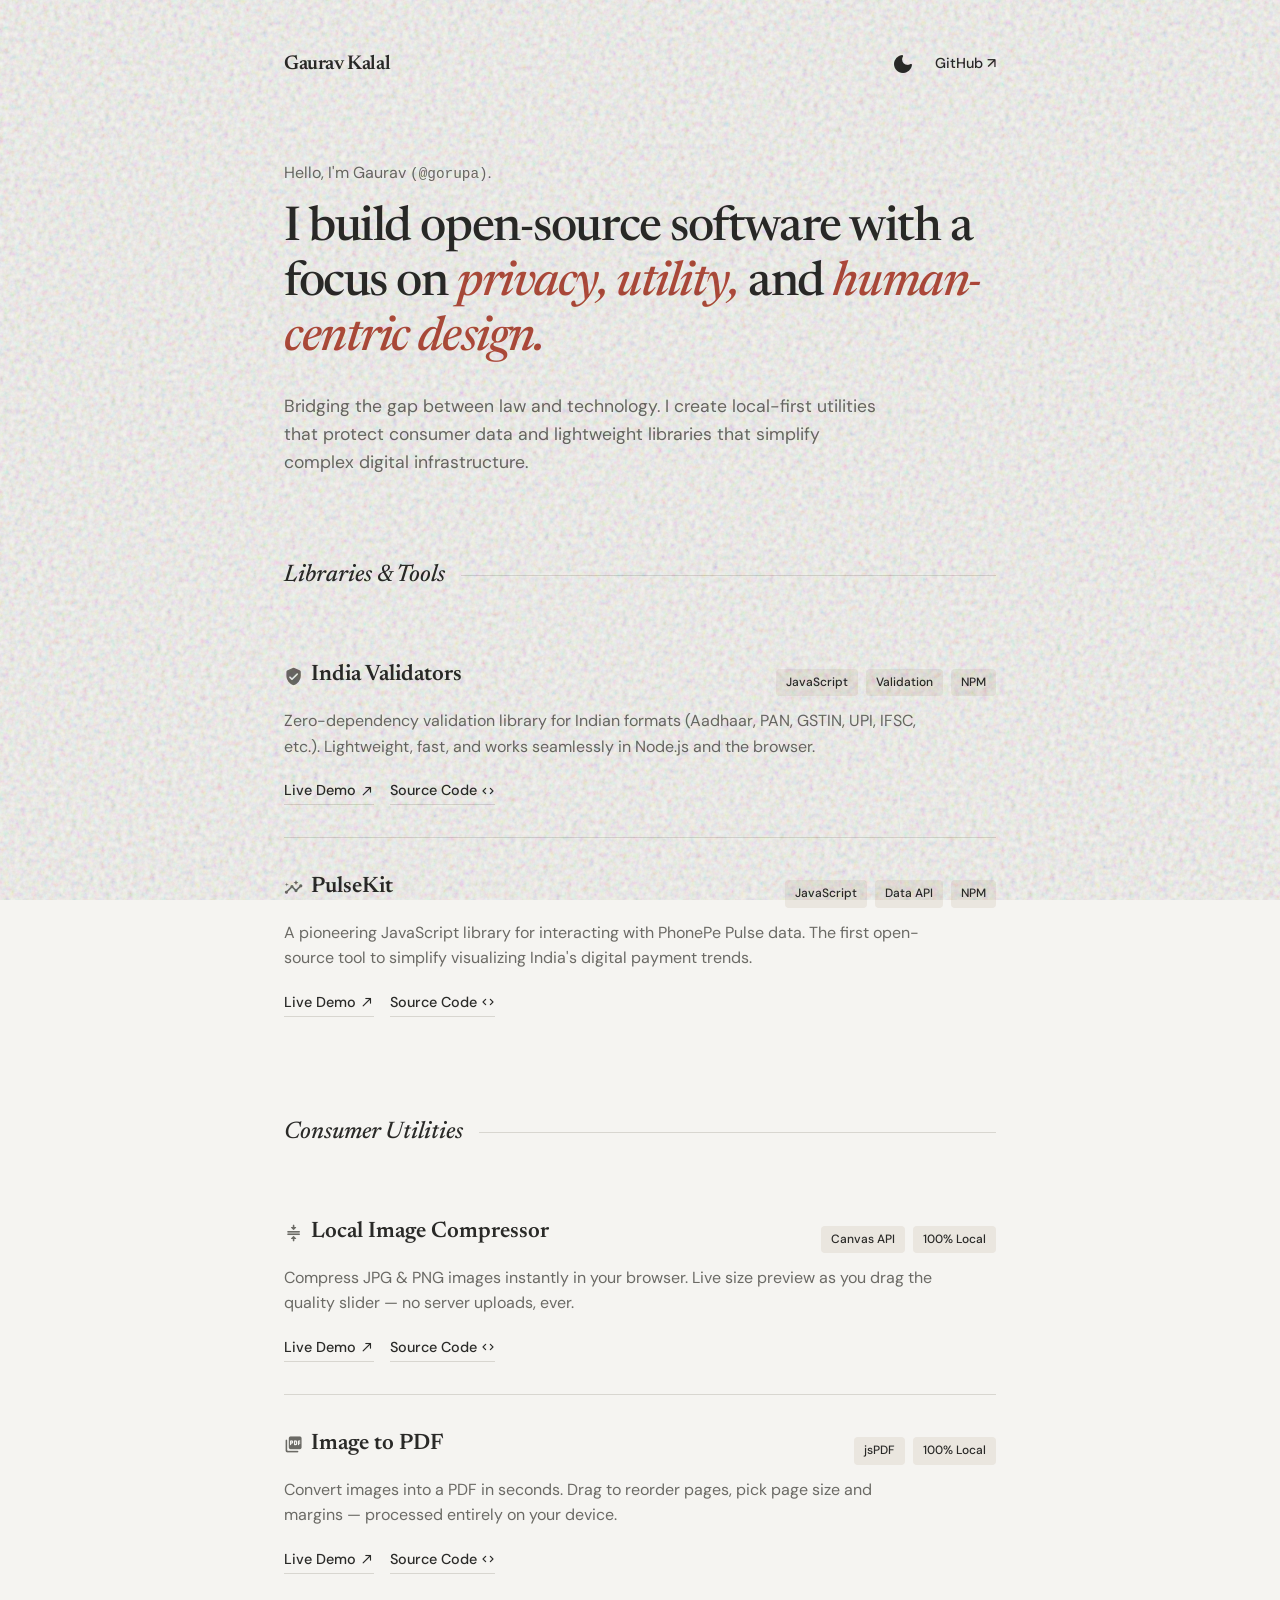
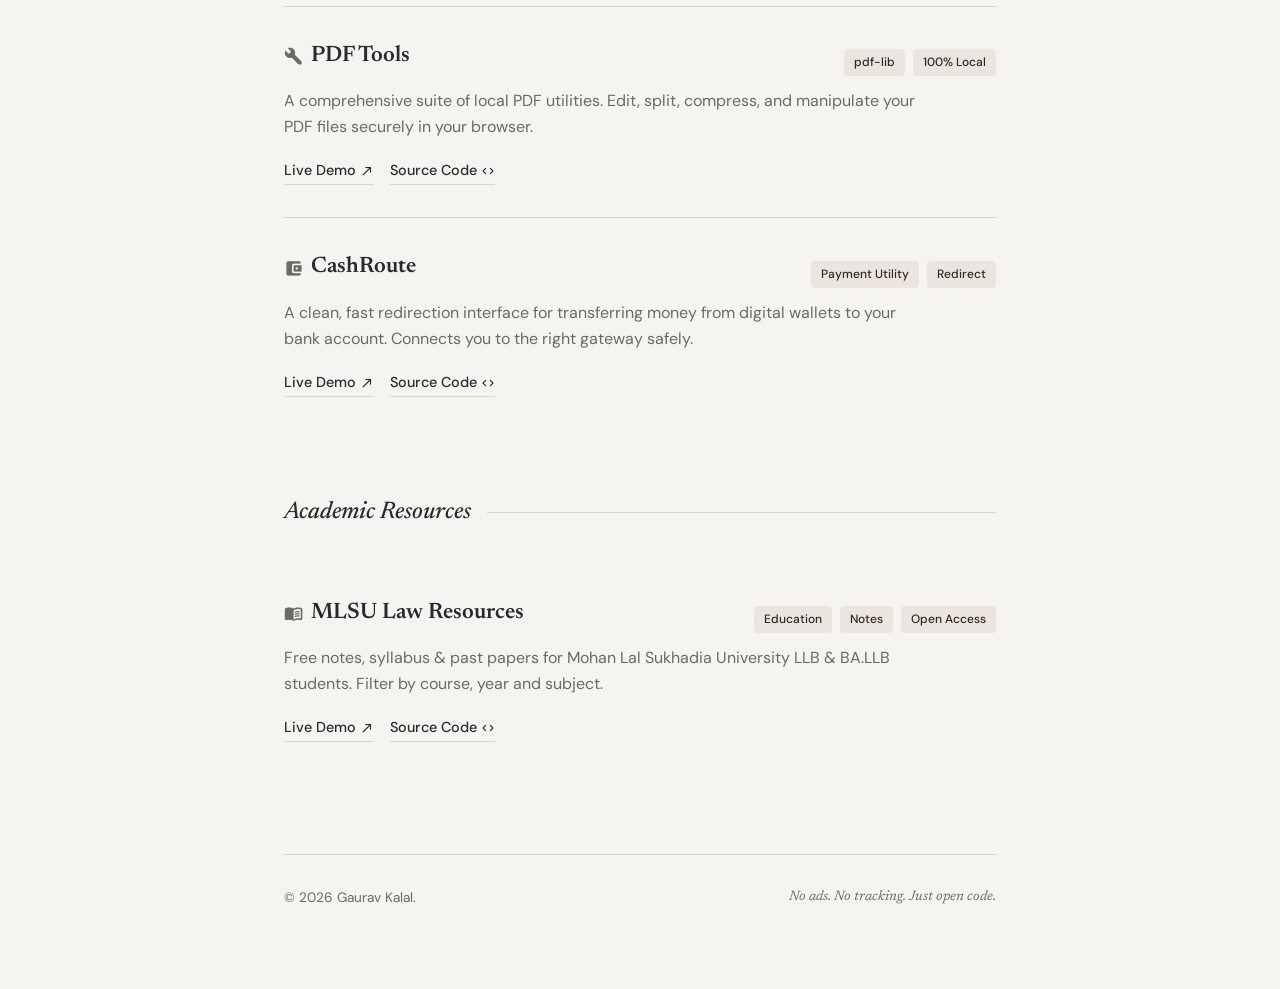
==== commit c38bd777: "Update index.html" ====
--- a/index.html
+++ b/index.html
@@ -1,121 +1,62 @@
 <!DOCTYPE html>
-<html lang="en" data-theme="dark">
+<html lang="en" data-theme="light">
 <head>
     <meta charset="UTF-8">
     <meta name="viewport" content="width=device-width, initial-scale=1.0">
-    <title>gorupa — Open Source Projects</title>
-    <meta name="description" content="Taking open source to the next level. Building privacy-first consumer tools and pioneering developer libraries.">
-    <link href="https://fonts.googleapis.com/css2?family=DM+Sans:wght@400;500;700&family=DM+Mono:wght@400;500&family=Syne:wght@700;800&display=swap" rel="stylesheet">
+    <title>Gaurav Kalal — Open Source</title>
+    <meta name="description" content="Building privacy-first consumer tools and pioneering developer libraries.">
+    <link href="https://fonts.googleapis.com/css2?family=DM+Sans:wght@400;500;600&family=Newsreader:opsz,ital,wght@6..72,1,400;6..72,0,500;6..72,0,600;6..72,1,500&display=swap" rel="stylesheet">
     <link href="https://fonts.googleapis.com/icon?family=Material+Icons+Round" rel="stylesheet">
     <link rel="stylesheet" href="css/style.css">
 </head>
 <body>
 
-<div class="page">
-    <nav class="nav">
-        <a class="nav-logo" href="#">
-            <span class="nav-logo-dot"></span>
-            gorupa
-        </a>
-        <div class="nav-actions">
+<div class="texture-overlay"></div>
+
+<div class="page-container">
+    <header class="header">
+        <div class="brand">Gaurav Kalal</div>
+        <div class="header-actions">
             <button id="theme-toggle" class="icon-btn" aria-label="Toggle Theme">
-                <span class="material-icons-round" id="theme-icon">light_mode</span>
+                <span class="material-icons-round" id="theme-icon">dark_mode</span>
             </button>
-            <a class="nav-gh" href="https://github.com/gorupa" target="_blank" rel="noopener">
-                <svg viewBox="0 0 24 24" width="16" height="16"><path d="M12 .297c-6.63 0-12 5.373-12 12 0 5.303 3.438 9.8 8.205 11.385.6.113.82-.258.82-.577 0-.285-.01-1.04-.015-2.04-3.338.724-4.042-1.61-4.042-1.61C4.422 18.07 3.633 17.7 3.633 17.7c-1.087-.744.084-.729.084-.729 1.205.084 1.838 1.236 1.838 1.236 1.07 1.835 2.809 1.305 3.495.998.108-.776.417-1.305.76-1.605-2.665-.3-5.466-1.332-5.466-5.93 0-1.31.465-2.38 1.235-3.22-.135-.303-.54-1.523.105-3.176 0 0 1.005-.322 3.3 1.23.96-.267 1.98-.399 3-.405 1.02.006 2.04.138 3 .405 2.28-1.552 3.285-1.23 3.285-1.23.645 1.653.24 2.873.12 3.176.765.84 1.23 1.91 1.23 3.22 0 4.61-2.805 5.625-5.475 5.92.42.36.81 1.096.81 2.22 0 1.606-.015 2.896-.015 3.286 0 .315.21.69.825.57C20.565 22.092 24 17.592 24 12.297c0-6.627-5.373-12-12-12"/></svg>
-                <span>github.com/gorupa</span>
-            </a>
+            <a href="https://github.com/gorupa" target="_blank" class="text-link">GitHub ↗</a>
         </div>
-    </nav>
+    </header>
 
-    <section class="hero">
-        <div class="hero-tag">
-            <span class="material-icons-round" style="font-size: 14px;">bolt</span>
-            The Next Level of Open Source
-        </div>
-        <h1 class="hero-title">Building open source for<br><span class="hero-accent">real impact.</span></h1>
-        <p class="hero-sub">We are expanding the boundaries of open source. From privacy-first utilities for everyday consumers to pioneering libraries for developers, we build solutions to solve real-world problems.</p>
-        
-        <div class="stats">
-            <div class="stat">
-                <span class="stat-num" id="project-count">0</span>
-                <span class="stat-lbl">Projects</span>
-            </div>
-            <div class="stat-div"></div>
-            <div class="stat">
-                <span class="stat-num">0</span>
-                <span class="stat-lbl">Ads Ever</span>
-            </div>
-            <div class="stat-div"></div>
-            <div class="stat">
-                <span class="stat-num">0</span>
-                <span class="stat-lbl">Tracking</span>
-            </div>
-        </div>
+    <section class="intro">
+        <p class="greeting">Hello, I'm Gaurav <span class="handle">(@gorupa)</span>.</p>
+        <h1 class="manifesto">
+            I build open-source software with a focus on <em>privacy, utility,</em> and <em>human-centric design.</em>
+        </h1>
+        <p class="bio">
+            Bridging the gap between law and technology. I create local-first utilities that protect consumer data and lightweight libraries that simplify complex digital infrastructure.
+        </p>
     </section>
 
-    <main class="main">
-        <div class="wwd-grid">
-            <div class="wwd-card wwd-blue">
-                <div class="wwd-icon"><span class="material-icons-round">group</span></div>
-                <h3>For Consumers</h3>
-                <p>Fast, privacy-first browser utilities that run 100% locally. Your data never leaves your device.</p>
-            </div>
-            <div class="wwd-card wwd-amber">
-                <div class="wwd-icon"><span class="material-icons-round">integration_instructions</span></div>
-                <h3>For Developers</h3>
-                <p>Pioneering JavaScript libraries and tools that simplify complex data integration for modern apps.</p>
-            </div>
-            <div class="wwd-card wwd-green">
-                <div class="wwd-icon"><span class="material-icons-round">school</span></div>
-                <h3>For Students</h3>
-                <p>Free, accessible academic resources, syllabus guides, and past papers to democratize education.</p>
-            </div>
+    <main>
+        <div class="section-title">
+            <h2>Libraries & Tools</h2>
+            <div class="line"></div>
         </div>
+        <div class="project-list" id="libraries"></div>
 
-        <div class="section-label">Meet the Developer</div>
-        <div class="bio-card">
-            <div class="bio-avatar">G</div>
-            <div class="bio-body">
-                <div class="bio-name">Gaurav Kalal <span class="bio-handle">@gorupa</span></div>
-                <div class="bio-desc">I'm a law student bridging the gap between law and technology. With a strong interest in India's digital infrastructure and data trends, I build open-source, privacy-first utilities and pioneering developer libraries that solve real problems.</div>
-            </div>
+        <div class="section-title">
+            <h2>Consumer Utilities</h2>
+            <div class="line"></div>
         </div>
+        <div class="project-list" id="browser-tools"></div>
 
-        <div class="section-label">Core Tech Stack</div>
-        <div class="tech-row">
-            <div class="tech-chip">Vanilla JavaScript</div>
-            <div class="tech-chip">HTML5 & CSS3</div>
-            <div class="tech-chip">Canvas API</div>
-            <div class="tech-chip">pdf-lib & jsPDF</div>
-            <div class="tech-chip">NPM Packages</div>
-            <div class="tech-chip">REST APIs</div>
+        <div class="section-title">
+            <h2>Academic Resources</h2>
+            <div class="line"></div>
         </div>
-
-        <div class="section-label">Browser Tools</div>
-        <div class="project-grid" id="browser-tools"></div>
-
-        <div class="section-label">JavaScript Libraries</div>
-        <div class="project-grid" id="libraries"></div>
-
-        <div class="section-label">Student Projects</div>
-        <div class="project-grid" id="student-projects"></div>
+        <div class="project-list" id="student-projects"></div>
     </main>
 
     <footer class="footer">
-        <div class="footer-left">
-            <div class="footer-logo">
-                <span class="nav-logo-dot"></span> gorupa
-            </div>
-            <span class="footer-copy">© 2026 Gaurav Kalal</span>
-        </div>
-        <div class="footer-right">
-            <span>No ads</span>
-            <span class="footer-sep">·</span>
-            <span>No tracking</span>
-            <span class="footer-sep">·</span>
-            <span>Privacy first</span>
-        </div>
+        <p>© 2026 Gaurav Kalal.</p>
+        <p class="manifesto-mini">No ads. No tracking. Just open code.</p>
     </footer>
 </div>
 
--- a/css/style.css
+++ b/css/style.css
@@ -1,590 +1,222 @@
 /* ============================================
-   gorupa.github.io — css/style.css
-   Author : gorupa (https://github.com/gorupa)
-   Theme  : Dark editorial
-   License: MIT
+   Theme: Editorial & Organic
    ============================================ */
 
-/* ── Variables ── */
 :root {
-    --bg:          #0a0a0f;
-    --bg-2:        #111118;
-    --bg-3:        #18181f;
-    --surface:     #1c1c25;
-    --border:      rgba(255,255,255,0.07);
-    --border-hi:   rgba(255,255,255,0.14);
-    --text:        #f0f0f5;
-    --muted:       #8a8a9a;
-    --dim:         #55556a;
-
-    --blue:        #4f8ef7;
-    --blue-dim:    rgba(79,142,247,0.12);
-    --blue-bd:     rgba(79,142,247,0.25);
-
-    --amber:       #f5a623;
-    --amber-dim:   rgba(245,166,35,0.1);
-    --amber-bd:    rgba(245,166,35,0.25);
-
-    --green:       #34c77b;
-    --green-dim:   rgba(52,199,123,0.1);
-    --green-bd:    rgba(52,199,123,0.25);
-
-    --radius:      14px;
-    --radius-sm:   9px;
-    --max-w:       780px;
-}
-
-/* ── Reset ── */
-*, *::before, *::after { box-sizing: border-box; margin: 0; padding: 0; }
-
-html { scroll-behavior: smooth; }
+    /* Light Theme (Paper & Ink) */
+    --bg: #F5F4F1;           /* Warm paper */
+    --text-main: #2A2A28;    /* Soft charcoal ink */
+    --text-muted: #6B6A65;
+    --border: #D8D6D0;
+    --accent: #B24C3B;       /* Muted terracotta */
+    --accent-bg: #EAE6DF;
+}
+
+[data-theme="dark"] {
+    /* Dark Theme (Slate & Chalk) */
+    --bg: #1A1A19;           
+    --text-main: #EAE8E3;    /* Chalky off-white */
+    --text-muted: #9E9C98;
+    --border: #3A3A38;
+    --accent: #D98877;       
+    --accent-bg: #2A2A28;
+}
+
+* { box-sizing: border-box; margin: 0; padding: 0; }
 
 body {
     font-family: 'DM Sans', sans-serif;
-    background: var(--bg);
-    color: var(--text);
-    min-height: 100vh;
-    overflow-x: hidden;
+    background-color: var(--bg);
+    color: var(--text-main);
+    line-height: 1.6;
+    transition: background-color 0.4s ease, color 0.4s ease;
     -webkit-font-smoothing: antialiased;
 }
 
-/* ── Grain overlay ── */
-.grain {
+/* Subtle physical texture overlay to make it feel "real" */
+.texture-overlay {
     position: fixed;
-    inset: 0;
-    z-index: 0;
+    top: 0; left: 0; width: 100vw; height: 100vh;
     pointer-events: none;
-    opacity: 0.032;
-    background-image: url("data:image/svg+xml,%3Csvg viewBox='0 0 256 256' xmlns='http://www.w3.org/2000/svg'%3E%3Cfilter id='noise'%3E%3CfeTurbulence type='fractalNoise' baseFrequency='0.9' numOctaves='4' stitchTiles='stitch'/%3E%3C/filter%3E%3Crect width='100%25' height='100%25' filter='url(%23noise)'/%3E%3C/svg%3E");
-    background-size: 180px;
-}
-
-/* ── Animations ── */
-@keyframes fadeUp {
-    from { opacity: 0; transform: translateY(18px); }
-    to   { opacity: 1; transform: translateY(0); }
-}
-@keyframes fadeIn {
-    from { opacity: 0; }
-    to   { opacity: 1; }
-}
-@keyframes countUp {
-    from { opacity: 0; transform: translateY(8px); }
-    to   { opacity: 1; transform: translateY(0); }
-}
-
-/* ── Nav ── */
-.nav {
-    position: sticky;
-    top: 0;
-    z-index: 100;
-    display: flex;
-    align-items: center;
+    z-index: 999;
+    opacity: 0.4;
+    background-image: url("data:image/svg+xml,%3Csvg viewBox='0 0 200 200' xmlns='http://www.w3.org/2000/svg'%3E%3Cfilter id='noiseFilter'%3E%3CfeTurbulence type='fractalNoise' baseFrequency='0.8' numOctaves='3' stitchTiles='stitch'/%3E%3C/filter%3E%3Crect width='100%25' height='100%25' filter='url(%23noiseFilter)'/%3E%3C/svg%3E");
+    mix-blend-mode: multiply;
+}
+[data-theme="dark"] .texture-overlay { opacity: 0.15; mix-blend-mode: overlay; }
+
+.page-container {
+    max-width: 760px;
+    margin: 0 auto;
+    padding: 48px 24px 80px;
+}
+
+/* Header */
+.header {
+    display: flex;
     justify-content: space-between;
-    padding: 0 24px;
-    height: 56px;
-    background: rgba(10,10,15,0.85);
-    backdrop-filter: blur(16px);
-    -webkit-backdrop-filter: blur(16px);
+    align-items: center;
+    margin-bottom: 80px;
+}
+.brand {
+    font-family: 'Newsreader', serif;
+    font-weight: 600;
+    font-size: 1.25rem;
+    letter-spacing: -0.02em;
+}
+.header-actions {
+    display: flex;
+    align-items: center;
+    gap: 20px;
+}
+.icon-btn {
+    background: none; border: none;
+    color: var(--text-main);
+    cursor: pointer;
+    display: flex; align-items: center;
+}
+.text-link {
+    color: var(--text-main);
+    text-decoration: none;
+    font-size: 0.9rem;
+    font-weight: 500;
+    border-bottom: 1px solid transparent;
+    transition: border-color 0.2s;
+}
+.text-link:hover { border-color: var(--text-main); }
+
+/* Typography Focus Intro */
+.intro { margin-bottom: 80px; }
+.greeting {
+    font-size: 1rem;
+    color: var(--text-muted);
+    margin-bottom: 16px;
+}
+.handle { font-family: monospace; font-size: 0.9em; }
+.manifesto {
+    font-family: 'Newsreader', serif;
+    font-size: clamp(2rem, 5vw, 3rem);
+    font-weight: 500;
+    line-height: 1.15;
+    letter-spacing: -0.03em;
+    margin-bottom: 24px;
+}
+.manifesto em {
+    font-style: italic;
+    color: var(--accent);
+}
+.bio {
+    font-size: 1.1rem;
+    color: var(--text-muted);
+    max-width: 600px;
+}
+
+/* Section Styling */
+.section-title {
+    display: flex;
+    align-items: center;
+    gap: 16px;
+    margin-bottom: 32px;
+    margin-top: 64px;
+}
+.section-title h2 {
+    font-family: 'Newsreader', serif;
+    font-weight: 500;
+    font-size: 1.5rem;
+    font-style: italic;
+}
+.line {
+    flex: 1;
+    height: 1px;
+    background-color: var(--border);
+}
+
+/* Project List (Replacing rigid cards with flowing lists) */
+.project-list {
+    display: flex;
+    flex-direction: column;
+}
+.project-item {
+    padding: 32px 0;
     border-bottom: 1px solid var(--border);
-    animation: fadeIn 0.4s ease both;
-}
-
-.nav-logo {
-    display: flex;
-    align-items: center;
-    gap: 8px;
-    font-family: 'Syne', sans-serif;
-    font-size: 1.05rem;
-    font-weight: 700;
-    color: var(--text);
-    text-decoration: none;
-    letter-spacing: -0.3px;
-}
-.nav-logo-dot {
-    width: 8px; height: 8px;
-    border-radius: 50%;
-    background: var(--blue);
-    box-shadow: 0 0 8px var(--blue);
-    flex-shrink: 0;
-}
-
-.nav-gh {
-    display: flex;
-    align-items: center;
-    gap: 6px;
-    font-size: 0.8rem;
-    font-weight: 500;
-    color: var(--muted);
-    text-decoration: none;
-    padding: 6px 12px;
-    border: 1px solid var(--border);
-    border-radius: 100px;
-    transition: color 0.15s, border-color 0.15s;
-}
-.nav-gh:hover { color: var(--text); border-color: var(--border-hi); }
-
-/* ── Hero ── */
-.hero {
-    position: relative;
-    max-width: var(--max-w);
-    margin: 0 auto;
-    padding: 72px 24px 56px;
-    animation: fadeUp 0.5s ease both;
-}
-
-/* Subtle radial glow behind hero */
-.hero::before {
-    content: '';
-    position: absolute;
-    top: 0; left: 50%;
-    transform: translateX(-50%);
-    width: 600px; height: 300px;
-    background: radial-gradient(ellipse at 50% 0%, rgba(79,142,247,0.08) 0%, transparent 70%);
-    pointer-events: none;
-}
-
-.hero-tag {
-    display: inline-flex;
-    align-items: center;
-    gap: 6px;
-    font-size: 0.72rem;
-    font-weight: 600;
-    color: var(--blue);
-    background: var(--blue-dim);
-    border: 1px solid var(--blue-bd);
-    border-radius: 100px;
-    padding: 4px 12px;
-    margin-bottom: 24px;
-    letter-spacing: 0.4px;
-    text-transform: uppercase;
-}
-
-.hero-title {
-    font-family: 'Syne', sans-serif;
-    font-size: clamp(2.2rem, 7vw, 3.6rem);
-    font-weight: 800;
-    line-height: 1.1;
-    letter-spacing: -1.5px;
-    color: var(--text);
-    margin-bottom: 18px;
-}
-.hero-accent {
-    background: linear-gradient(135deg, #4f8ef7 0%, #a78bfa 100%);
-    -webkit-background-clip: text;
-    -webkit-text-fill-color: transparent;
-    background-clip: text;
-}
-
-.hero-sub {
-    font-size: 1rem;
-    color: var(--muted);
-    line-height: 1.65;
-    max-width: 520px;
-    margin-bottom: 40px;
-}
-
-/* ── Stats ── */
-.stats {
-    display: flex;
-    align-items: center;
-    gap: 0;
-    background: var(--surface);
-    border: 1px solid var(--border);
-    border-radius: var(--radius);
-    overflow: hidden;
-    width: fit-content;
-    max-width: 100%;
-}
-.stat {
-    padding: 16px 28px;
-    text-align: center;
-    flex-shrink: 0;
-}
-.stat-num {
-    font-family: 'Syne', sans-serif;
-    font-size: 1.5rem;
-    font-weight: 800;
-    color: var(--text);
-    letter-spacing: -0.5px;
-    animation: countUp 0.5s ease 0.3s both;
-}
-.stat-lbl {
-    font-size: 0.72rem;
-    font-weight: 500;
-    color: var(--dim);
-    text-transform: uppercase;
-    letter-spacing: 0.5px;
-    margin-top: 2px;
-}
-.stat-div {
-    width: 1px;
-    height: 36px;
-    background: var(--border);
-    flex-shrink: 0;
-}
-
-/* ── Main ── */
-.main {
-    max-width: var(--max-w);
-    margin: 0 auto;
-    padding: 0 24px 80px;
-}
-
-/* ── What We Do grid ── */
-.wwd-grid {
-    display: grid;
-    grid-template-columns: repeat(3, 1fr);
-    gap: 12px;
-    margin-bottom: 56px;
-    animation: fadeUp 0.5s ease 0.1s both;
-}
-.wwd-card {
-    border-radius: var(--radius);
-    padding: 20px;
-    border: 1px solid var(--border);
-    background: var(--bg-2);
-    transition: transform 0.2s, border-color 0.2s;
-}
-.wwd-card:hover { transform: translateY(-2px); }
-.wwd-card.wwd-blue:hover  { border-color: var(--blue-bd); }
-.wwd-card.wwd-amber:hover { border-color: var(--amber-bd); }
-.wwd-card.wwd-green:hover { border-color: var(--green-bd); }
-
-.wwd-icon { font-size: 1.4rem; margin-bottom: 10px; }
-.wwd-card h3 {
-    font-family: 'Syne', sans-serif;
-    font-size: 0.92rem;
-    font-weight: 700;
-    color: var(--text);
-    margin-bottom: 6px;
-}
-.wwd-card p { font-size: 0.8rem; color: var(--muted); line-height: 1.55; }
-
-/* ── Section Label ── */
-.section-label {
-    font-family: 'DM Mono', monospace;
-    font-size: 0.72rem;
-    font-weight: 500;
-    color: var(--dim);
-    text-transform: uppercase;
-    letter-spacing: 1.2px;
-    margin-bottom: 14px;
-    padding-left: 2px;
-    border-left: 2px solid var(--blue);
-    padding-left: 10px;
-}
-
-/* ── Bio Card ── */
-.bio-card {
-    display: flex;
-    align-items: flex-start;
-    gap: 20px;
-    background: var(--bg-2);
-    border: 1px solid var(--border);
-    border-radius: var(--radius);
-    padding: 24px;
-    margin-bottom: 48px;
-    animation: fadeUp 0.5s ease 0.15s both;
-    transition: border-color 0.2s;
-}
-.bio-card:hover { border-color: var(--border-hi); }
-
-.bio-avatar {
-    width: 52px; height: 52px;
-    border-radius: 14px;
-    background: linear-gradient(135deg, #2d4a8a, #1a2d5a);
-    border: 1px solid var(--blue-bd);
-    display: flex;
-    align-items: center;
-    justify-content: center;
-    font-family: 'Syne', sans-serif;
-    font-size: 0.85rem;
-    font-weight: 800;
-    color: var(--blue);
-    flex-shrink: 0;
-    letter-spacing: 0.5px;
-}
-.bio-body { flex: 1; min-width: 0; }
-.bio-name {
-    font-family: 'Syne', sans-serif;
-    font-size: 1rem;
-    font-weight: 700;
-    color: var(--text);
-    margin-bottom: 6px;
-}
-.bio-handle {
-    font-family: 'DM Mono', monospace;
-    font-size: 0.78rem;
-    color: var(--muted);
-    font-weight: 400;
-    margin-left: 6px;
-}
-.bio-desc {
-    font-size: 0.875rem;
-    color: var(--muted);
-    line-height: 1.6;
-    margin-bottom: 12px;
-}
-.bio-chips { display: flex; flex-wrap: wrap; gap: 6px; }
-.bio-chip {
-    font-size: 0.72rem;
-    font-weight: 500;
-    color: var(--dim);
-    background: var(--bg-3);
-    border: 1px solid var(--border);
-    border-radius: 6px;
-    padding: 3px 9px;
-}
-
-/* ── Tech Stack ── */
-.tech-row {
-    display: flex;
-    flex-wrap: wrap;
-    gap: 8px;
-    margin-bottom: 56px;
-    animation: fadeUp 0.5s ease 0.2s both;
-}
-.tech-chip {
-    font-family: 'DM Mono', monospace;
-    font-size: 0.78rem;
-    font-weight: 500;
-    color: var(--muted);
-    background: var(--bg-2);
-    border: 1px solid var(--border);
-    border-radius: var(--radius-sm);
-    padding: 6px 14px;
-    transition: color 0.15s, border-color 0.15s, transform 0.15s;
-    cursor: default;
-}
-.tech-chip:hover {
-    color: var(--text);
-    border-color: var(--border-hi);
-    transform: translateY(-1px);
-}
-
-/* ── Project Grid ── */
-.project-grid {
     display: flex;
     flex-direction: column;
     gap: 12px;
-    margin-bottom: 52px;
-}
-
-/* ── Project Card ── */
-.project-card {
-    background: var(--bg-2);
-    border: 1px solid var(--border);
-    border-radius: var(--radius);
-    padding: 20px 22px;
-    display: flex;
-    align-items: flex-start;
-    gap: 18px;
-    transition: transform 0.2s, border-color 0.2s, background 0.2s;
-    animation: fadeUp 0.4s ease both;
+}
+.project-item:last-child { border-bottom: none; }
+
+.project-header {
+    display: flex;
+    justify-content: space-between;
+    align-items: baseline;
+    flex-wrap: wrap;
+    gap: 12px;
+}
+.project-title {
+    font-family: 'Newsreader', serif;
+    font-weight: 600;
+    font-size: 1.4rem;
+    color: var(--text-main);
+    display: flex;
+    align-items: center;
+    gap: 8px;
+}
+.project-title .material-icons-round {
+    font-size: 1.2rem;
+    color: var(--text-muted);
+}
+.project-desc {
+    font-size: 1rem;
+    color: var(--text-muted);
+    max-width: 650px;
+}
+
+/* Tags */
+.tags {
+    display: flex; gap: 8px; flex-wrap: wrap; margin-top: 4px;
+}
+.tag {
+    font-size: 0.75rem;
+    font-weight: 500;
+    padding: 4px 10px;
+    border-radius: 4px;
+    background: var(--accent-bg);
+    color: var(--text-main);
+}
+
+/* Links */
+.project-links {
+    display: flex; gap: 16px; margin-top: 8px;
+}
+.project-links a {
+    font-size: 0.9rem;
+    font-weight: 500;
+    color: var(--text-main);
     text-decoration: none;
-    cursor: default;
-}
-.project-card:hover {
-    transform: translateY(-2px);
-    background: var(--bg-3);
-}
-
-/* Accent borders per theme */
-.project-card.blue:hover  { border-color: var(--blue-bd); }
-.project-card.orange:hover { border-color: var(--amber-bd); }
-.project-card.green:hover { border-color: var(--green-bd); }
-
-/* Card icon */
-.card-icon {
-    width: 42px; height: 42px;
-    border-radius: 11px;
-    display: flex;
-    align-items: center;
-    justify-content: center;
-    flex-shrink: 0;
-    font-size: 1.2rem;
-}
-.project-card.blue   .card-icon { background: var(--blue-dim);  border: 1px solid var(--blue-bd);  color: var(--blue); }
-.project-card.orange .card-icon { background: var(--amber-dim); border: 1px solid var(--amber-bd); color: var(--amber); }
-.project-card.green  .card-icon { background: var(--green-dim); border: 1px solid var(--green-bd); color: var(--green); }
-
-/* Material icon inside card */
-.card-icon .mi {
-    font-family: 'Material Icons Round', sans-serif;
-    font-size: 20px;
-    font-style: normal;
-    font-weight: normal;
-    line-height: 1;
-}
-
-.card-body { flex: 1; min-width: 0; }
-
-.card-title {
-    font-family: 'Syne', sans-serif;
-    font-size: 0.97rem;
-    font-weight: 700;
-    color: var(--text);
-    margin-bottom: 5px;
-    letter-spacing: -0.2px;
-}
-
-.card-desc {
-    font-size: 0.83rem;
-    color: var(--muted);
-    line-height: 1.55;
-    margin-bottom: 14px;
-}
-
-.card-bottom {
-    display: flex;
-    align-items: center;
+    display: flex; align-items: center; gap: 4px;
+    border-bottom: 1px solid var(--border);
+    padding-bottom: 2px;
+    transition: border-color 0.2s, color 0.2s;
+}
+.project-links a:hover {
+    color: var(--accent);
+    border-color: var(--accent);
+}
+.project-links .material-icons-round { font-size: 14px; }
+
+/* Footer */
+.footer {
+    margin-top: 80px;
+    padding-top: 32px;
+    border-top: 1px solid var(--border);
+    display: flex;
     justify-content: space-between;
-    gap: 12px;
-    flex-wrap: wrap;
-}
-
-.card-tags { display: flex; flex-wrap: wrap; gap: 5px; }
-.tag {
-    font-family: 'DM Mono', monospace;
-    font-size: 0.68rem;
-    font-weight: 500;
-    border-radius: 5px;
-    padding: 2px 7px;
-    white-space: nowrap;
-}
-.tag-a {
-    background: var(--bg-3);
-    color: var(--muted);
-    border: 1px solid var(--border);
-}
-.tag-n {
-    background: transparent;
-    color: var(--dim);
-    border: 1px solid transparent;
-}
-
-.card-btns { display: flex; gap: 6px; flex-shrink: 0; }
-.cbtn {
-    display: inline-flex;
-    align-items: center;
-    gap: 5px;
-    font-size: 0.78rem;
-    font-weight: 600;
-    padding: 6px 12px;
-    border-radius: 8px;
-    text-decoration: none;
-    border: 1px solid var(--border);
-    color: var(--muted);
-    background: var(--bg-3);
-    transition: all 0.15s;
-    white-space: nowrap;
-}
-.cbtn:hover { color: var(--text); border-color: var(--border-hi); }
-.cbtn.live {
-    background: var(--blue-dim);
-    color: var(--blue);
-    border-color: var(--blue-bd);
-}
-.cbtn.live:hover { background: rgba(79,142,247,0.2); }
-.cbtn svg { width: 13px; height: 13px; fill: currentColor; }
-.cbtn .mi {
-    font-family: 'Material Icons Round', sans-serif;
-    font-size: 14px;
-    font-style: normal;
-    line-height: 1;
-}
-
-/* ── Footer ── */
-.footer {
-    max-width: var(--max-w);
-    margin: 0 auto;
-    padding: 20px 24px 36px;
-    display: flex;
-    align-items: center;
-    justify-content: space-between;
-    gap: 16px;
-    border-top: 1px solid var(--border);
-    flex-wrap: wrap;
-}
-.footer-left {
-    display: flex;
-    align-items: center;
-    gap: 12px;
-}
-.footer-logo {
-    display: flex;
-    align-items: center;
-    gap: 6px;
-    font-family: 'Syne', sans-serif;
-    font-size: 0.9rem;
-    font-weight: 700;
-    color: var(--text);
-}
-.footer-copy { font-size: 0.75rem; color: var(--dim); }
-.footer-right {
-    display: flex;
-    align-items: center;
-    gap: 6px;
-    font-size: 0.75rem;
-    color: var(--dim);
-    flex-wrap: wrap;
-}
-.footer-right a {
-    color: var(--muted);
-    text-decoration: none;
-    display: inline-flex;
-    align-items: center;
-    gap: 4px;
-    font-weight: 500;
-    transition: color 0.15s;
-}
-.footer-right a:hover { color: var(--text); }
-.footer-right svg { fill: currentColor; }
-.footer-sep { opacity: 0.3; }
-
-/* ── Responsive ── */
+    font-size: 0.85rem;
+    color: var(--text-muted);
+}
+.manifesto-mini { font-style: italic; font-family: 'Newsreader', serif; }
+
 @media (max-width: 600px) {
-    .hero { padding: 48px 18px 40px; }
-    .main { padding: 0 18px 60px; }
-    .nav { padding: 0 18px; }
-
-    .hero-title { letter-spacing: -1px; }
-    .hero-sub { font-size: 0.9rem; }
-
-    /* Stats scroll horizontally on small screens */
-    .stats {
-        width: 100%;
-        overflow-x: auto;
-        -webkit-overflow-scrolling: touch;
-        scrollbar-width: none;
-    }
-    .stats::-webkit-scrollbar { display: none; }
-    .stat { padding: 14px 20px; }
-    .stat-num { font-size: 1.25rem; }
-
-    /* WWD stacks vertically */
-    .wwd-grid { grid-template-columns: 1fr; gap: 8px; }
-
-    /* Bio card stacks */
-    .bio-card { flex-direction: column; gap: 14px; }
-    .bio-avatar { width: 44px; height: 44px; }
-
-    /* Cards full width */
-    .project-card {
-        flex-direction: column;
-        gap: 14px;
-    }
-    .card-bottom { flex-direction: column; align-items: flex-start; }
-    .card-btns { width: 100%; }
-    .cbtn { flex: 1; justify-content: center; }
-
-    .footer { flex-direction: column; align-items: flex-start; gap: 10px; }
-    .footer-right { flex-wrap: wrap; }
-
-    .nav-gh span { display: none; }
-}
-
-@media (max-width: 400px) {
-    .hero-title { font-size: 2rem; }
-}
+    .manifesto { font-size: 2.2rem; }
+    .footer { flex-direction: column; gap: 8px; }
+}
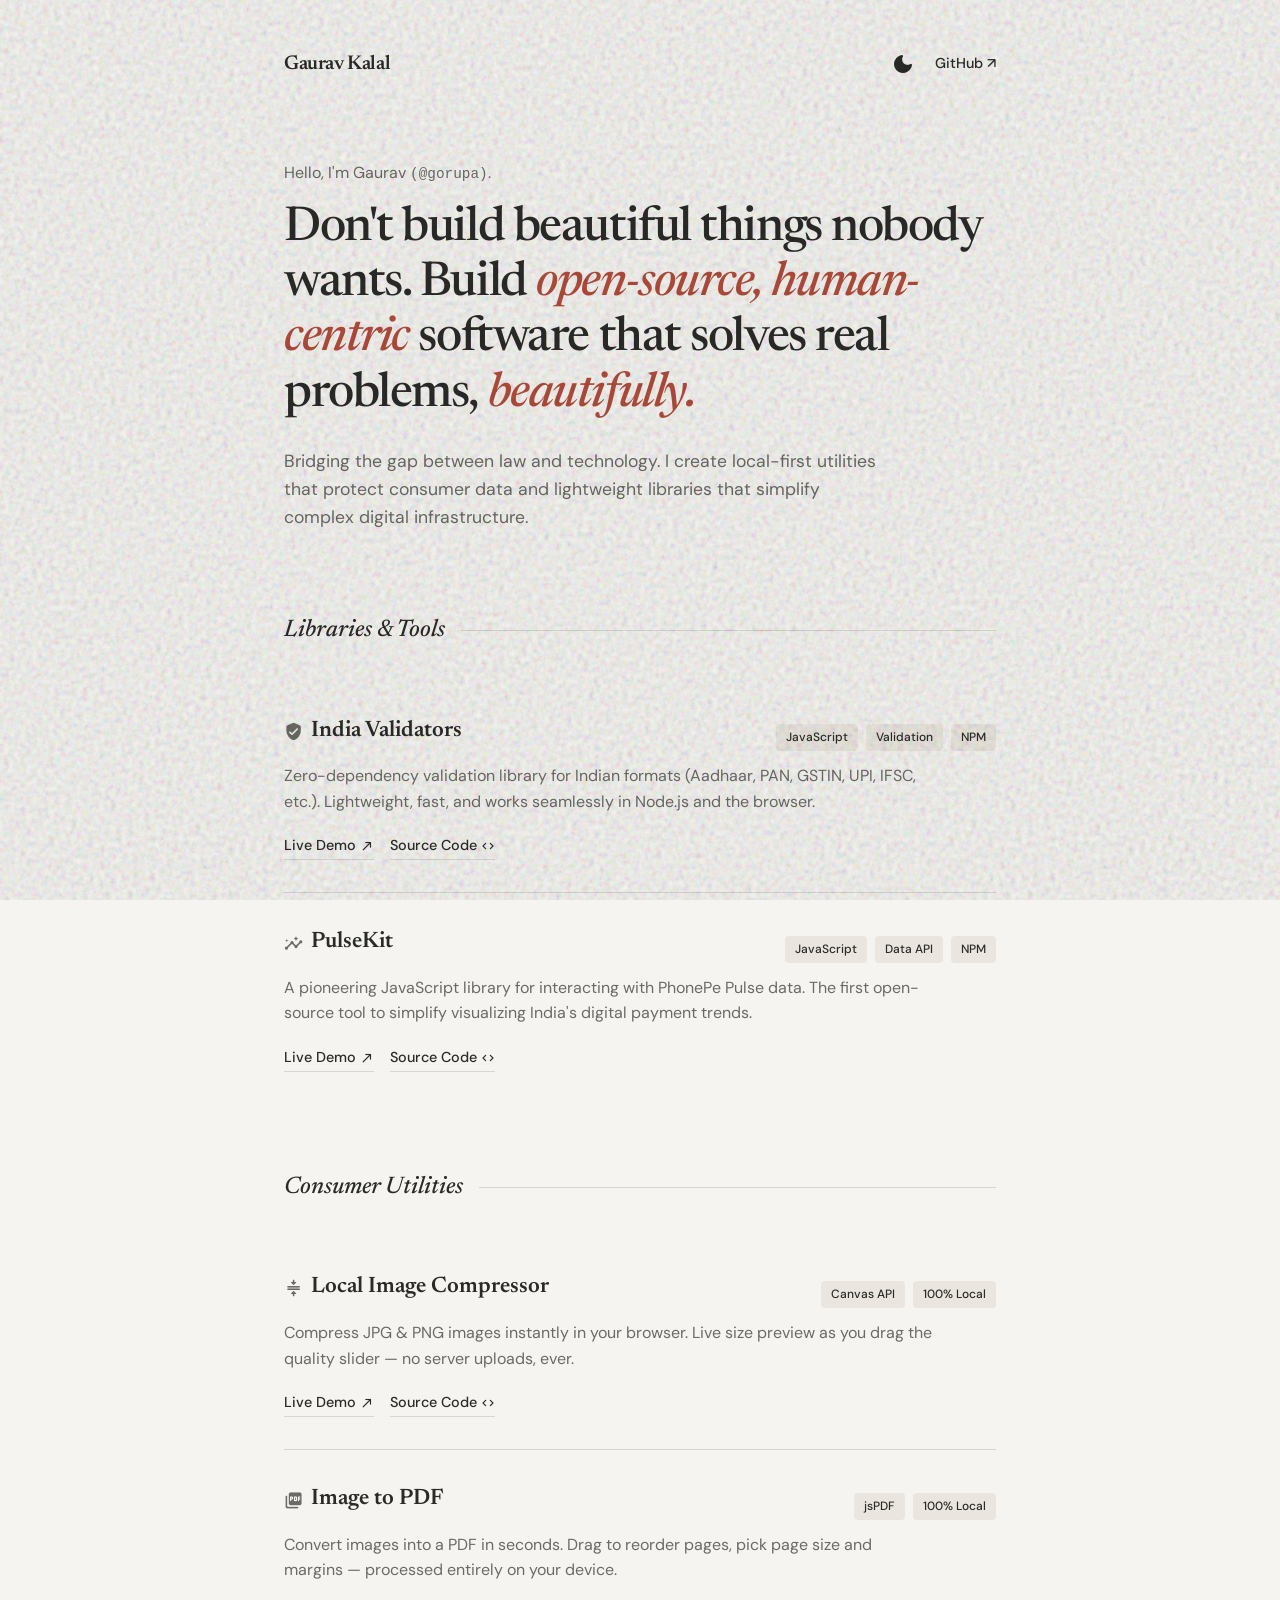
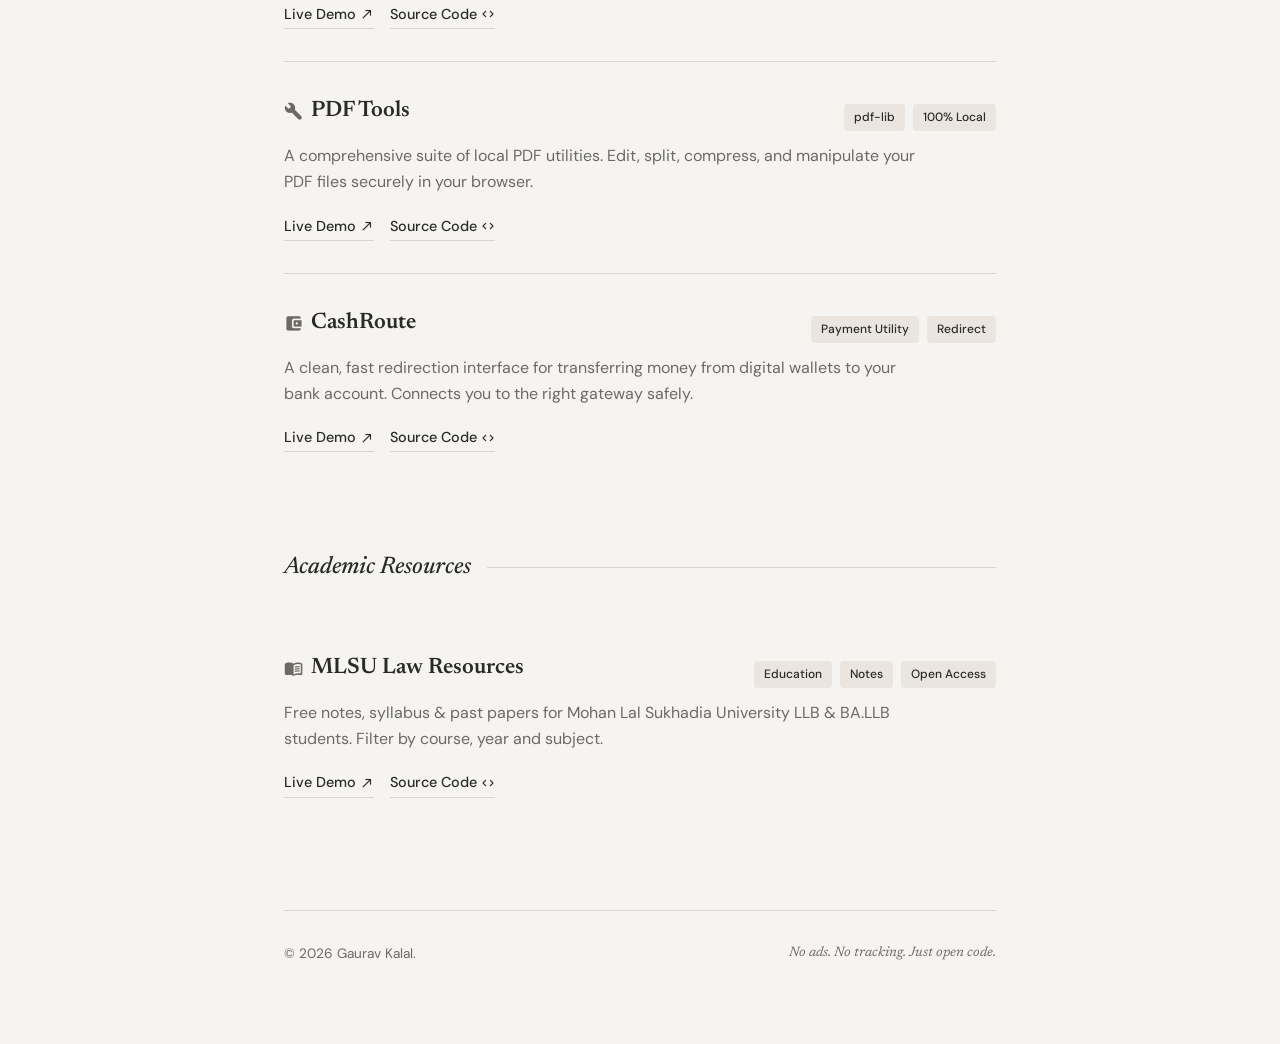
==== commit ee9b0982: "Update index.html" ====
--- a/index.html
+++ b/index.html
@@ -20,14 +20,14 @@
             <button id="theme-toggle" class="icon-btn" aria-label="Toggle Theme">
                 <span class="material-icons-round" id="theme-icon">dark_mode</span>
             </button>
-            <a href="https://github.com/gorupa" target="_blank" class="text-link">GitHub ↗</a>
+            <a href="https://github.com/gorupa" target="_blank" rel="noopener" class="text-link">GitHub ↗</a>
         </div>
     </header>
 
     <section class="intro">
         <p class="greeting">Hello, I'm Gaurav <span class="handle">(@gorupa)</span>.</p>
         <h1 class="manifesto">
-            I build open-source software with a focus on <em>privacy, utility,</em> and <em>human-centric design.</em>
+            Don't build beautiful things nobody wants. Build <em>open-source, human-centric</em> software that solves real problems, <em>beautifully.</em>
         </h1>
         <p class="bio">
             Bridging the gap between law and technology. I create local-first utilities that protect consumer data and lightweight libraries that simplify complex digital infrastructure.
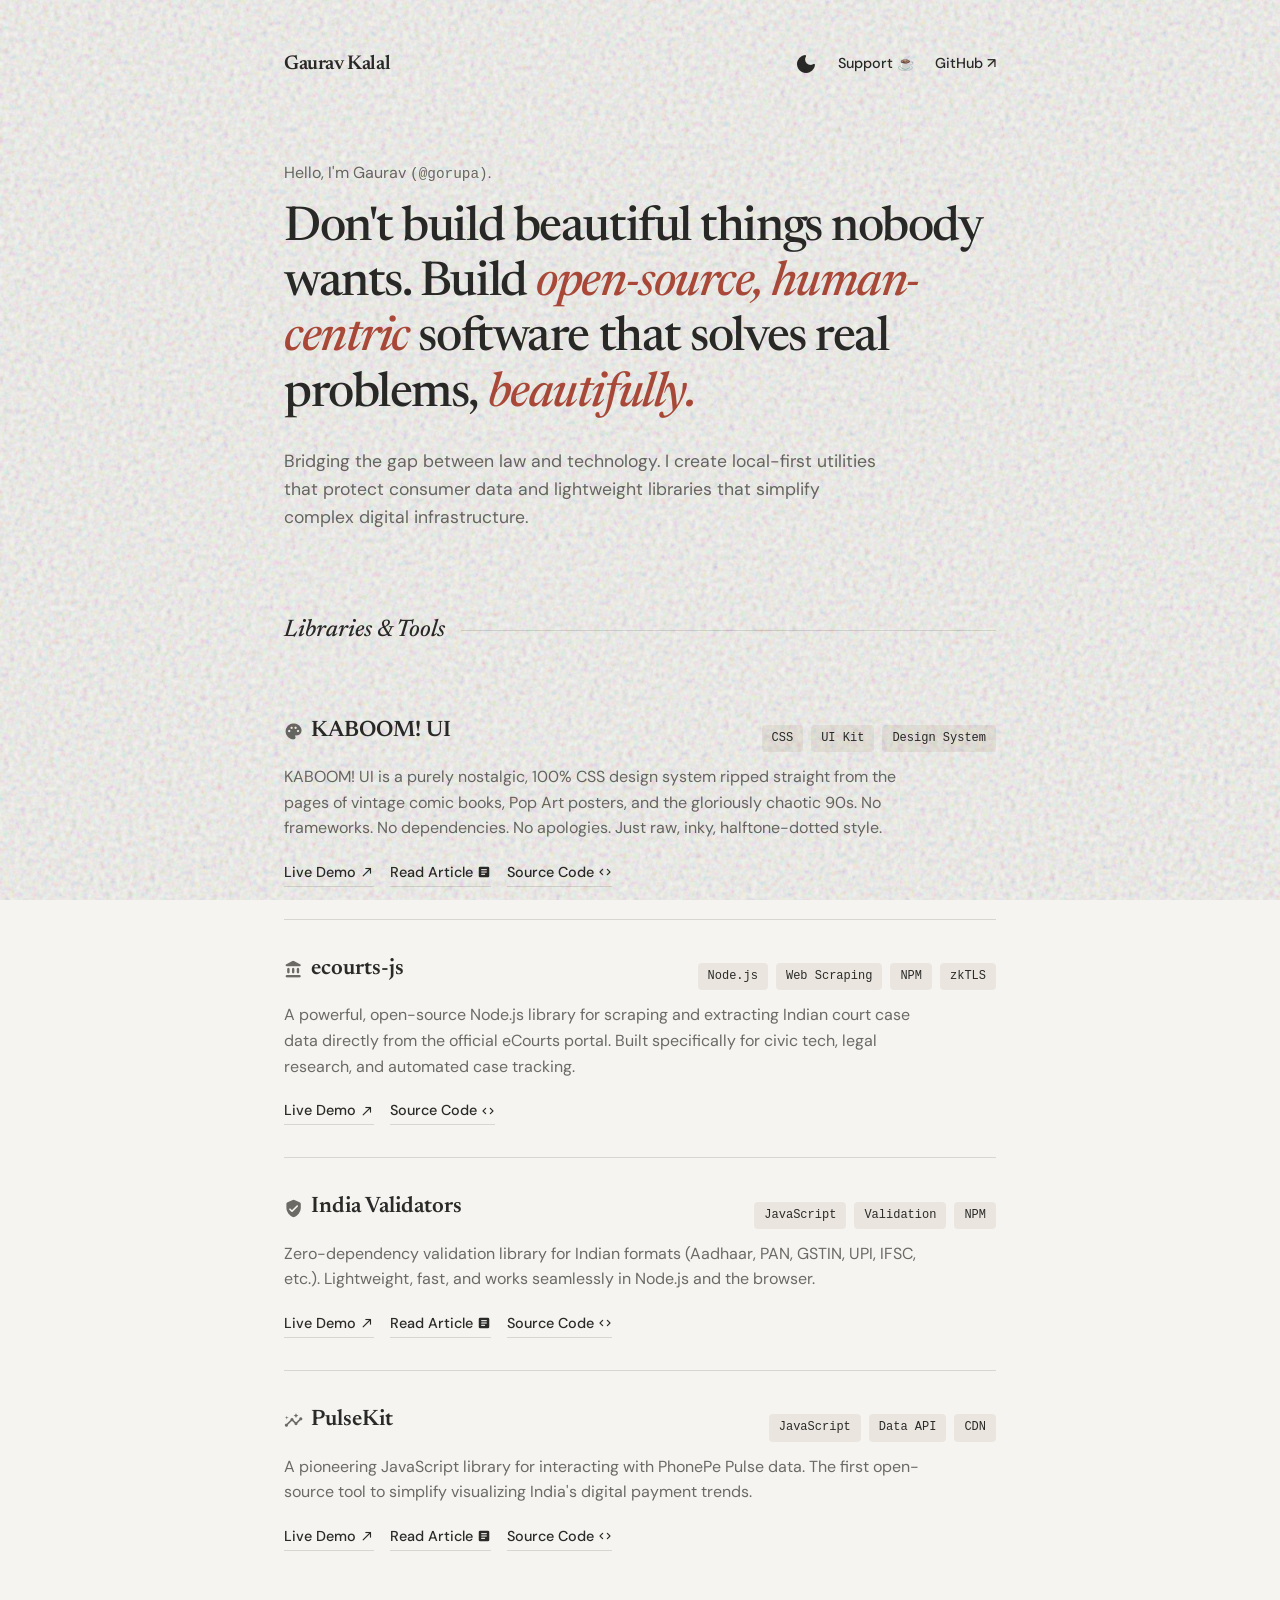
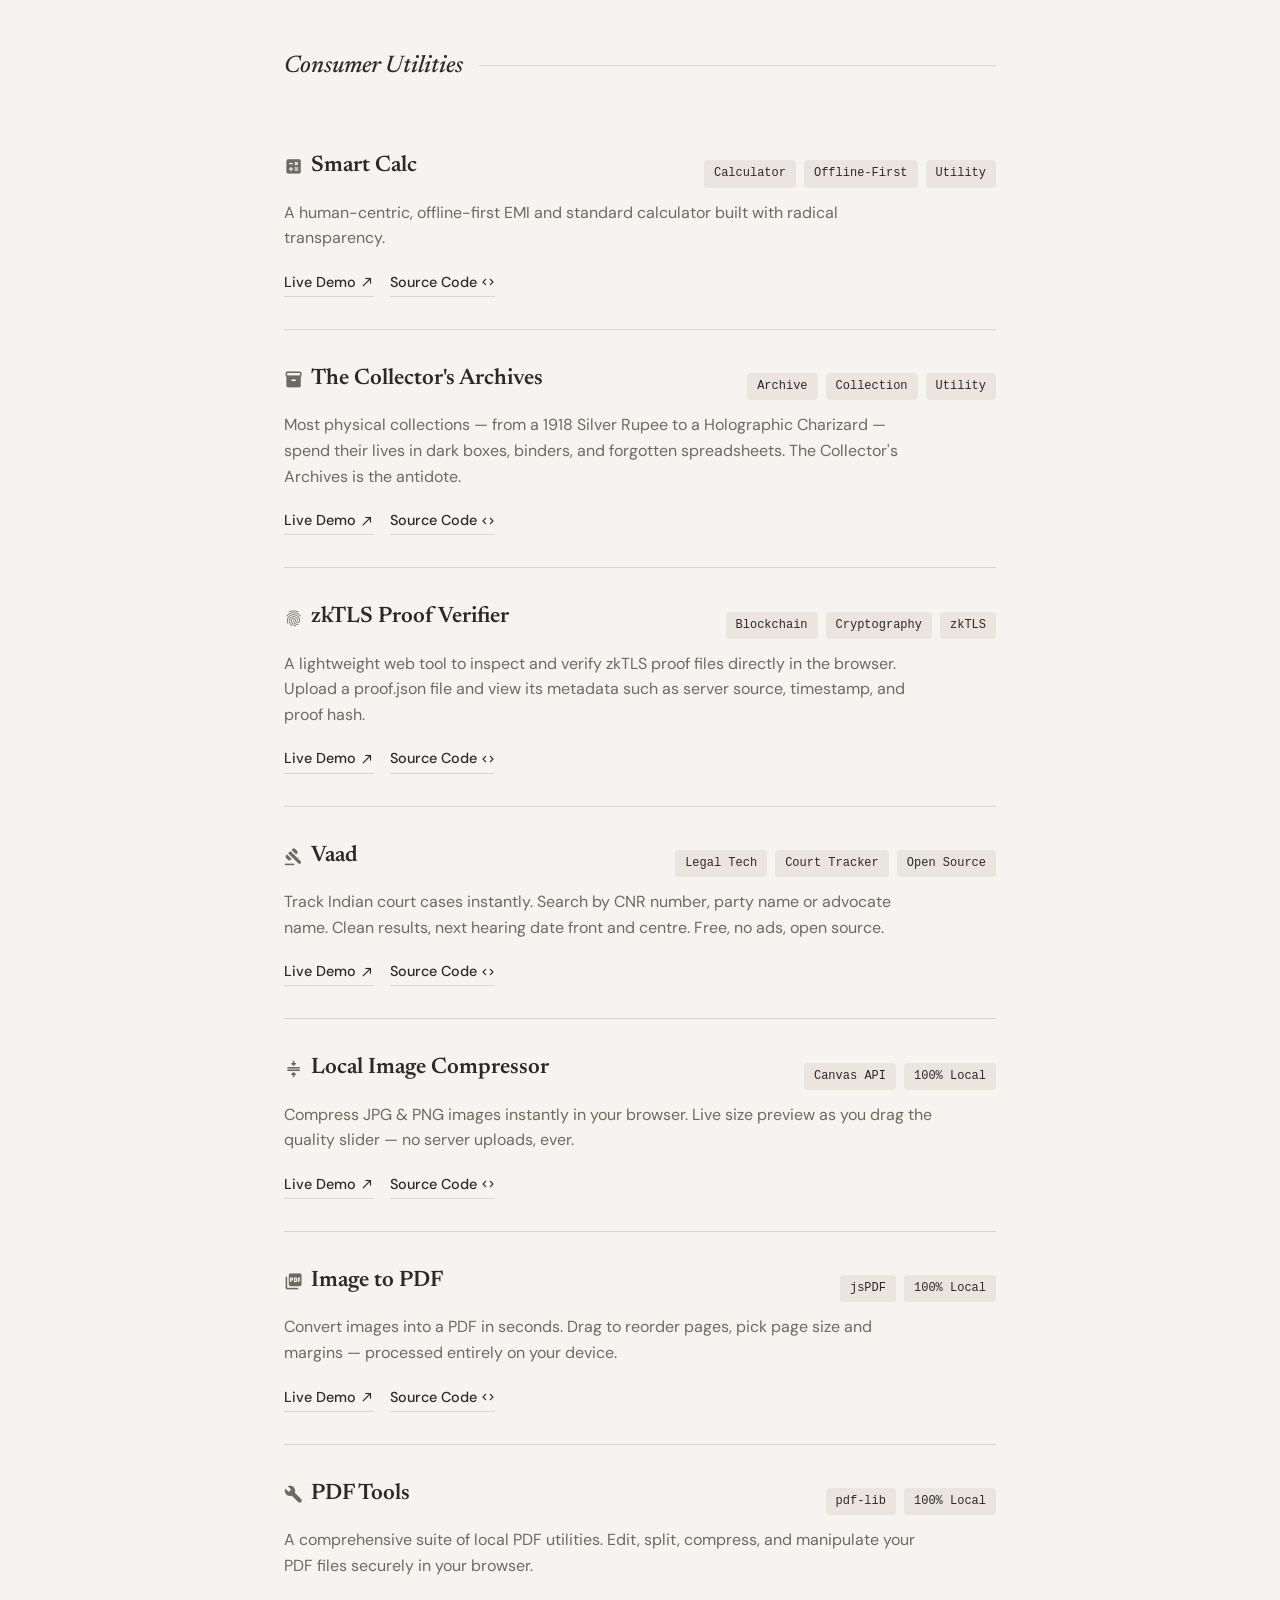
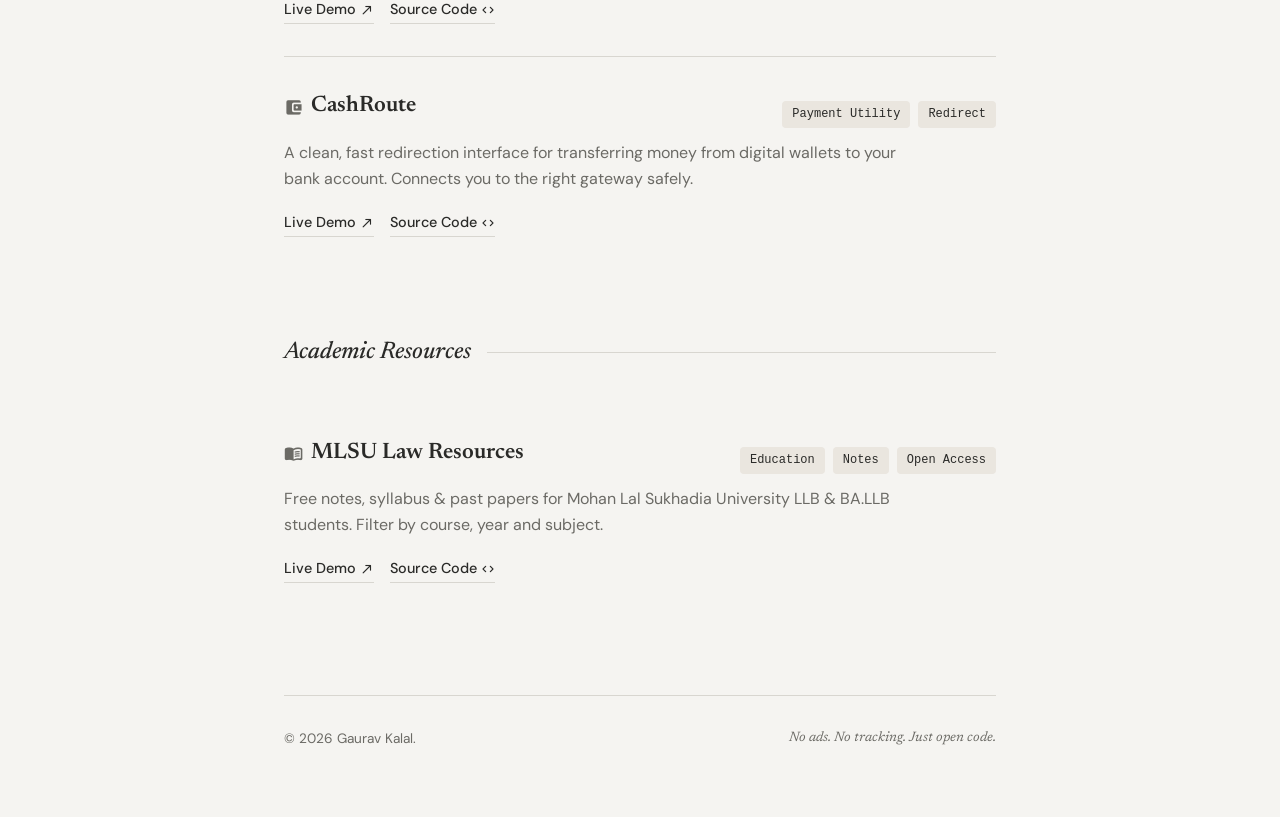
==== commit 39ae8b4b: "Update index.html" ====
--- a/index.html
+++ b/index.html
@@ -20,6 +20,7 @@
             <button id="theme-toggle" class="icon-btn" aria-label="Toggle Theme">
                 <span class="material-icons-round" id="theme-icon">dark_mode</span>
             </button>
+            <a href="support.html" class="text-link">Support ☕</a>
             <a href="https://github.com/gorupa" target="_blank" rel="noopener" class="text-link">GitHub ↗</a>
         </div>
     </header>
--- a/css/style.css
+++ b/css/style.css
@@ -74,14 +74,16 @@
     color: var(--text-main);
     cursor: pointer;
     display: flex; align-items: center;
-}
+    transition: color 0.2s;
+}
+.icon-btn:hover { color: var(--accent); }
 .text-link {
     color: var(--text-main);
     text-decoration: none;
     font-size: 0.9rem;
     font-weight: 500;
     border-bottom: 1px solid transparent;
-    transition: border-color 0.2s;
+    transition: border-color 0.2s, color 0.2s;
 }
 .text-link:hover { border-color: var(--text-main); }
 
@@ -92,7 +94,7 @@
     color: var(--text-muted);
     margin-bottom: 16px;
 }
-.handle { font-family: monospace; font-size: 0.9em; }
+.handle { font-family: 'DM Mono', monospace; font-size: 0.9em; }
 .manifesto {
     font-family: 'Newsreader', serif;
     font-size: clamp(2rem, 5vw, 3rem);
@@ -176,6 +178,7 @@
     display: flex; gap: 8px; flex-wrap: wrap; margin-top: 4px;
 }
 .tag {
+    font-family: 'DM Mono', monospace;
     font-size: 0.75rem;
     font-weight: 500;
     padding: 4px 10px;
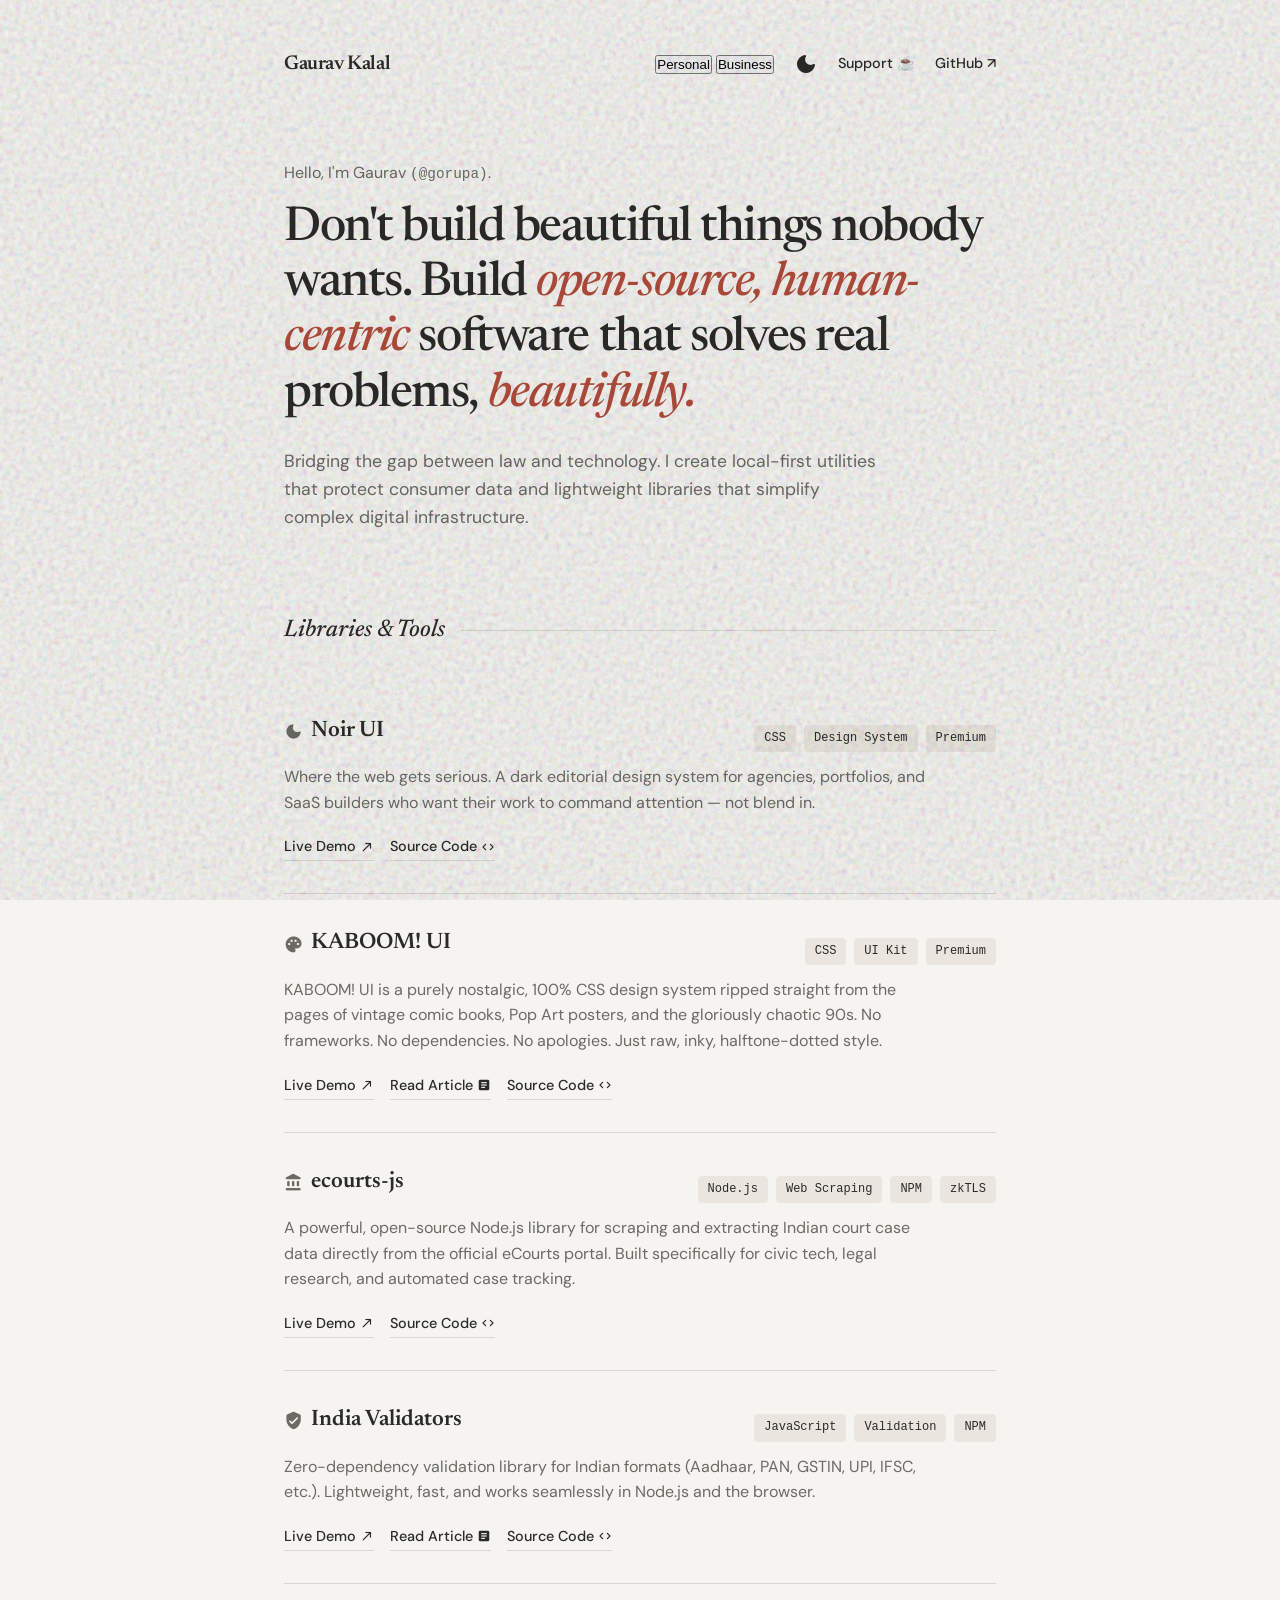
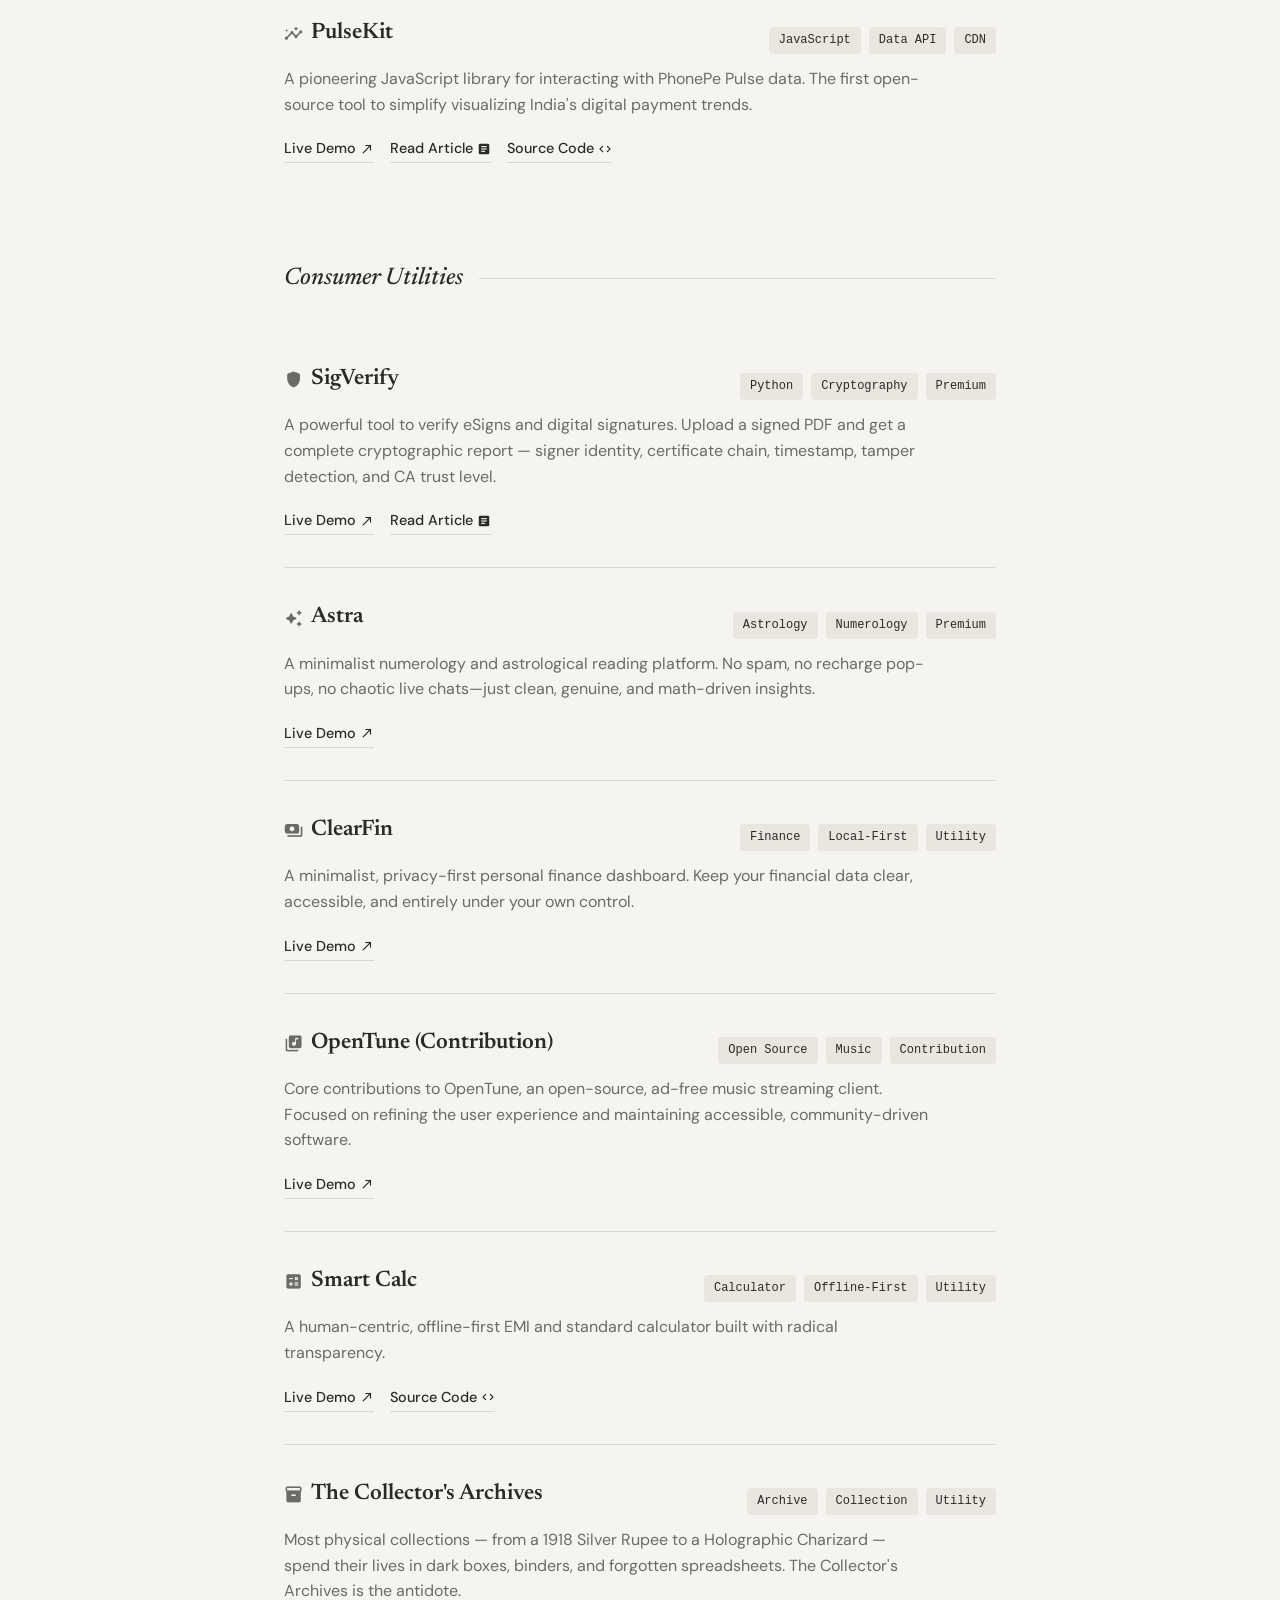
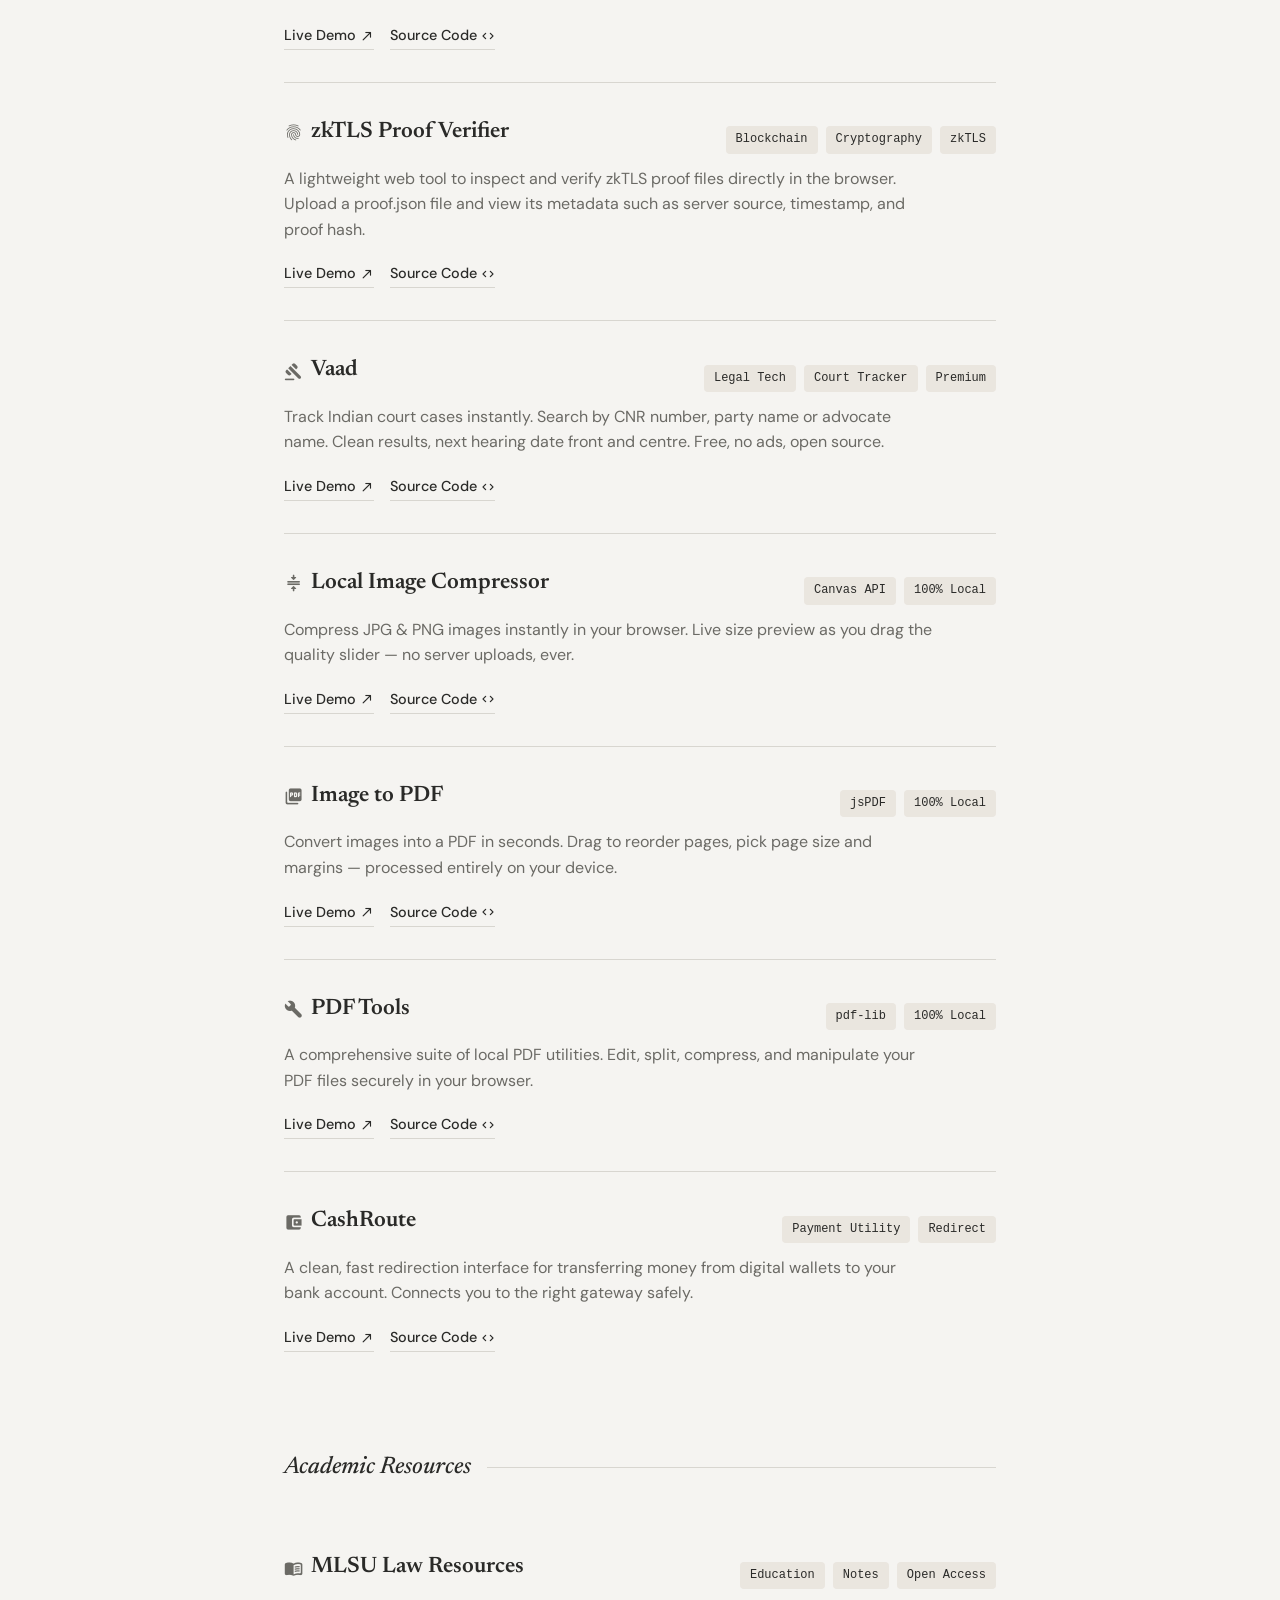
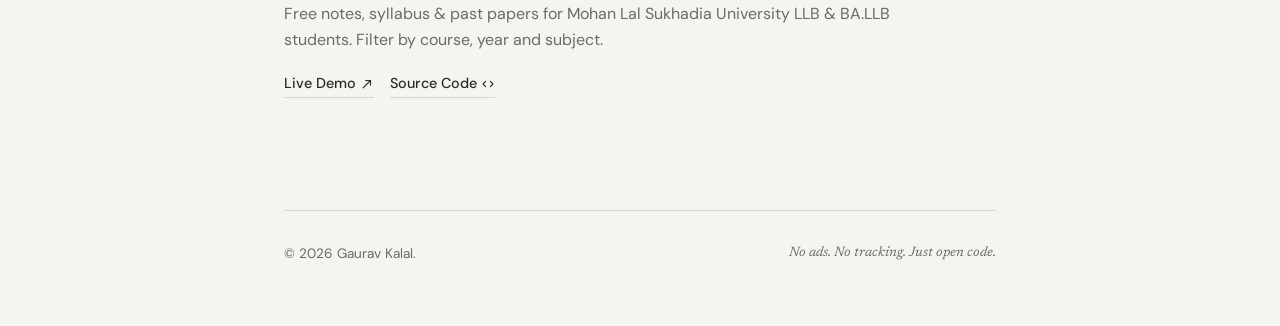
==== commit c147f7ee: "Add files via upload" ====
--- a/index.html
+++ b/index.html
@@ -17,6 +17,10 @@
     <header class="header">
         <div class="brand">Gaurav Kalal</div>
         <div class="header-actions">
+            <div class="mode-toggle">
+                <button class="mode-btn active">Personal</button>
+                <button class="mode-btn" onclick="window.location.href='https://gorupa.github.io/Raghav-Communication/#'">Business</button>
+            </div>
             <button id="theme-toggle" class="icon-btn" aria-label="Toggle Theme">
                 <span class="material-icons-round" id="theme-icon">dark_mode</span>
             </button>
@@ -63,4 +67,4 @@
 
 <script src="js/main.js"></script>
 </body>
-</html>
+</html>
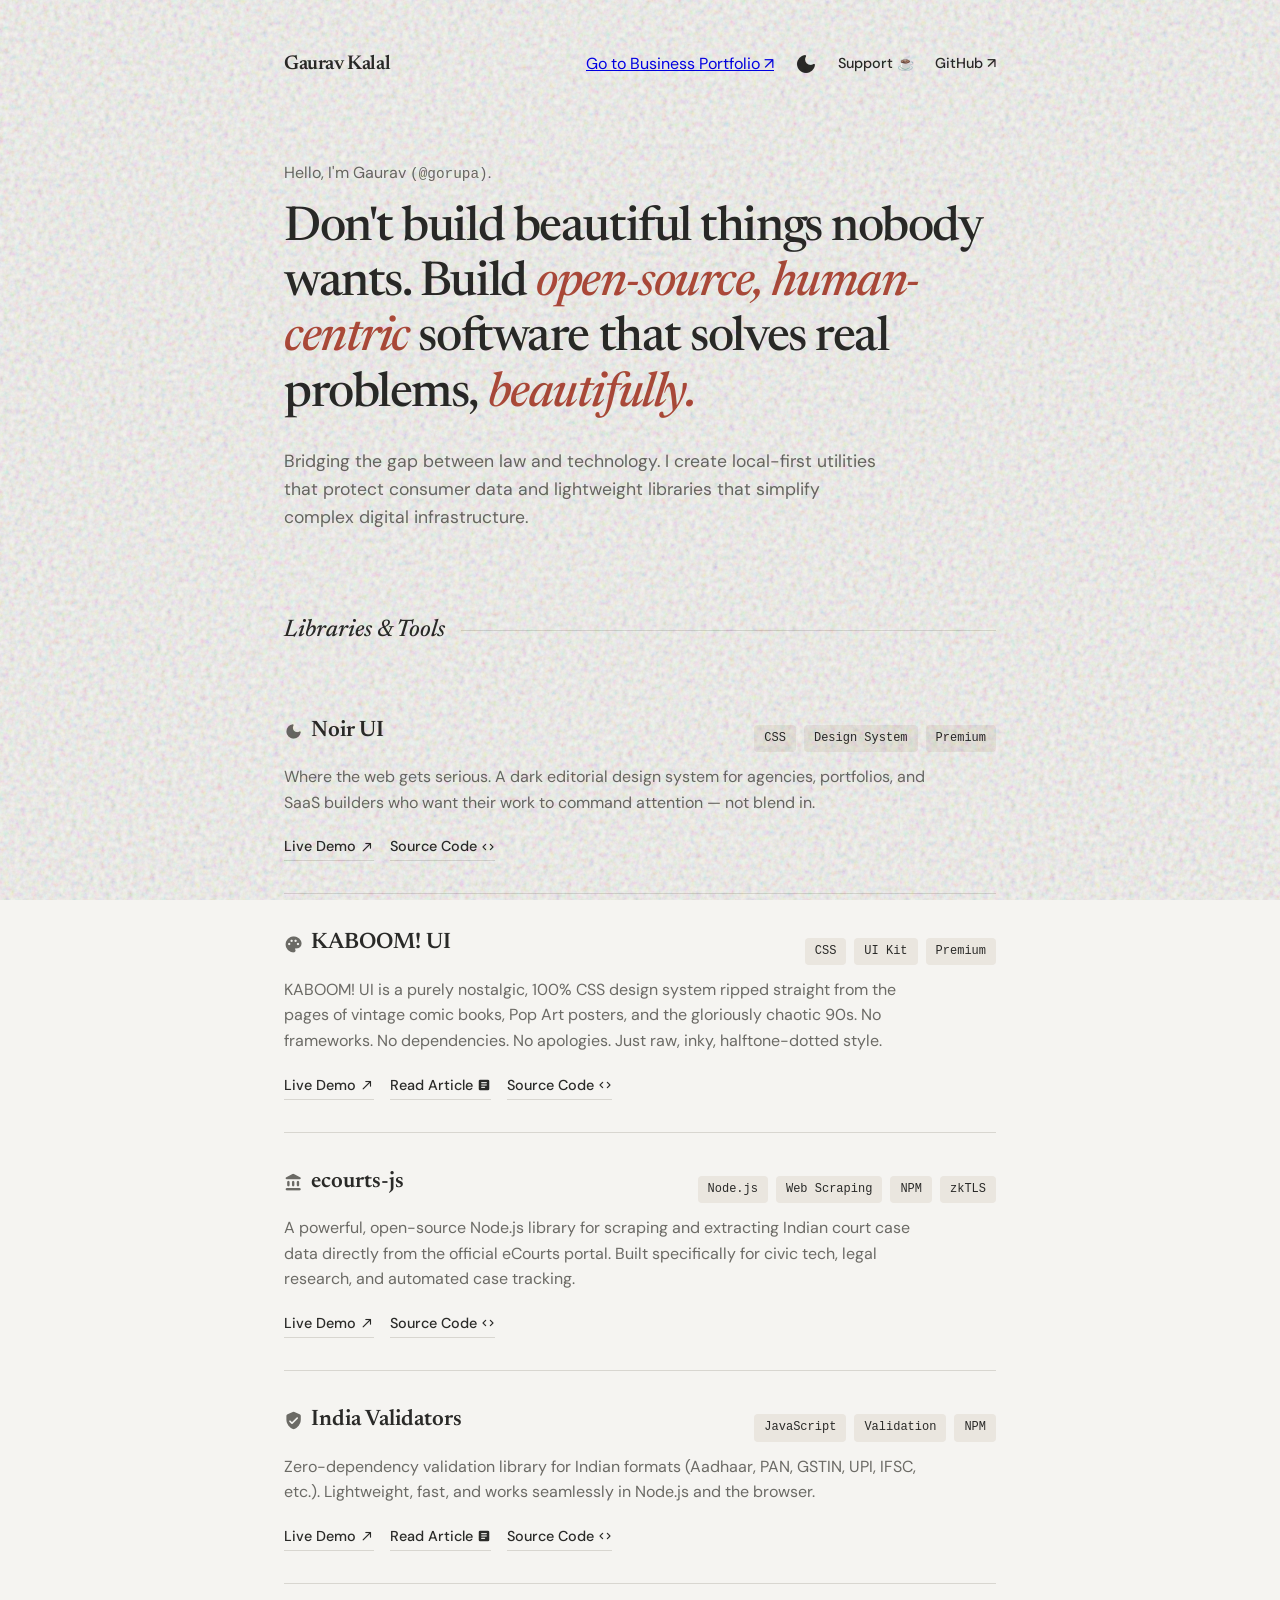
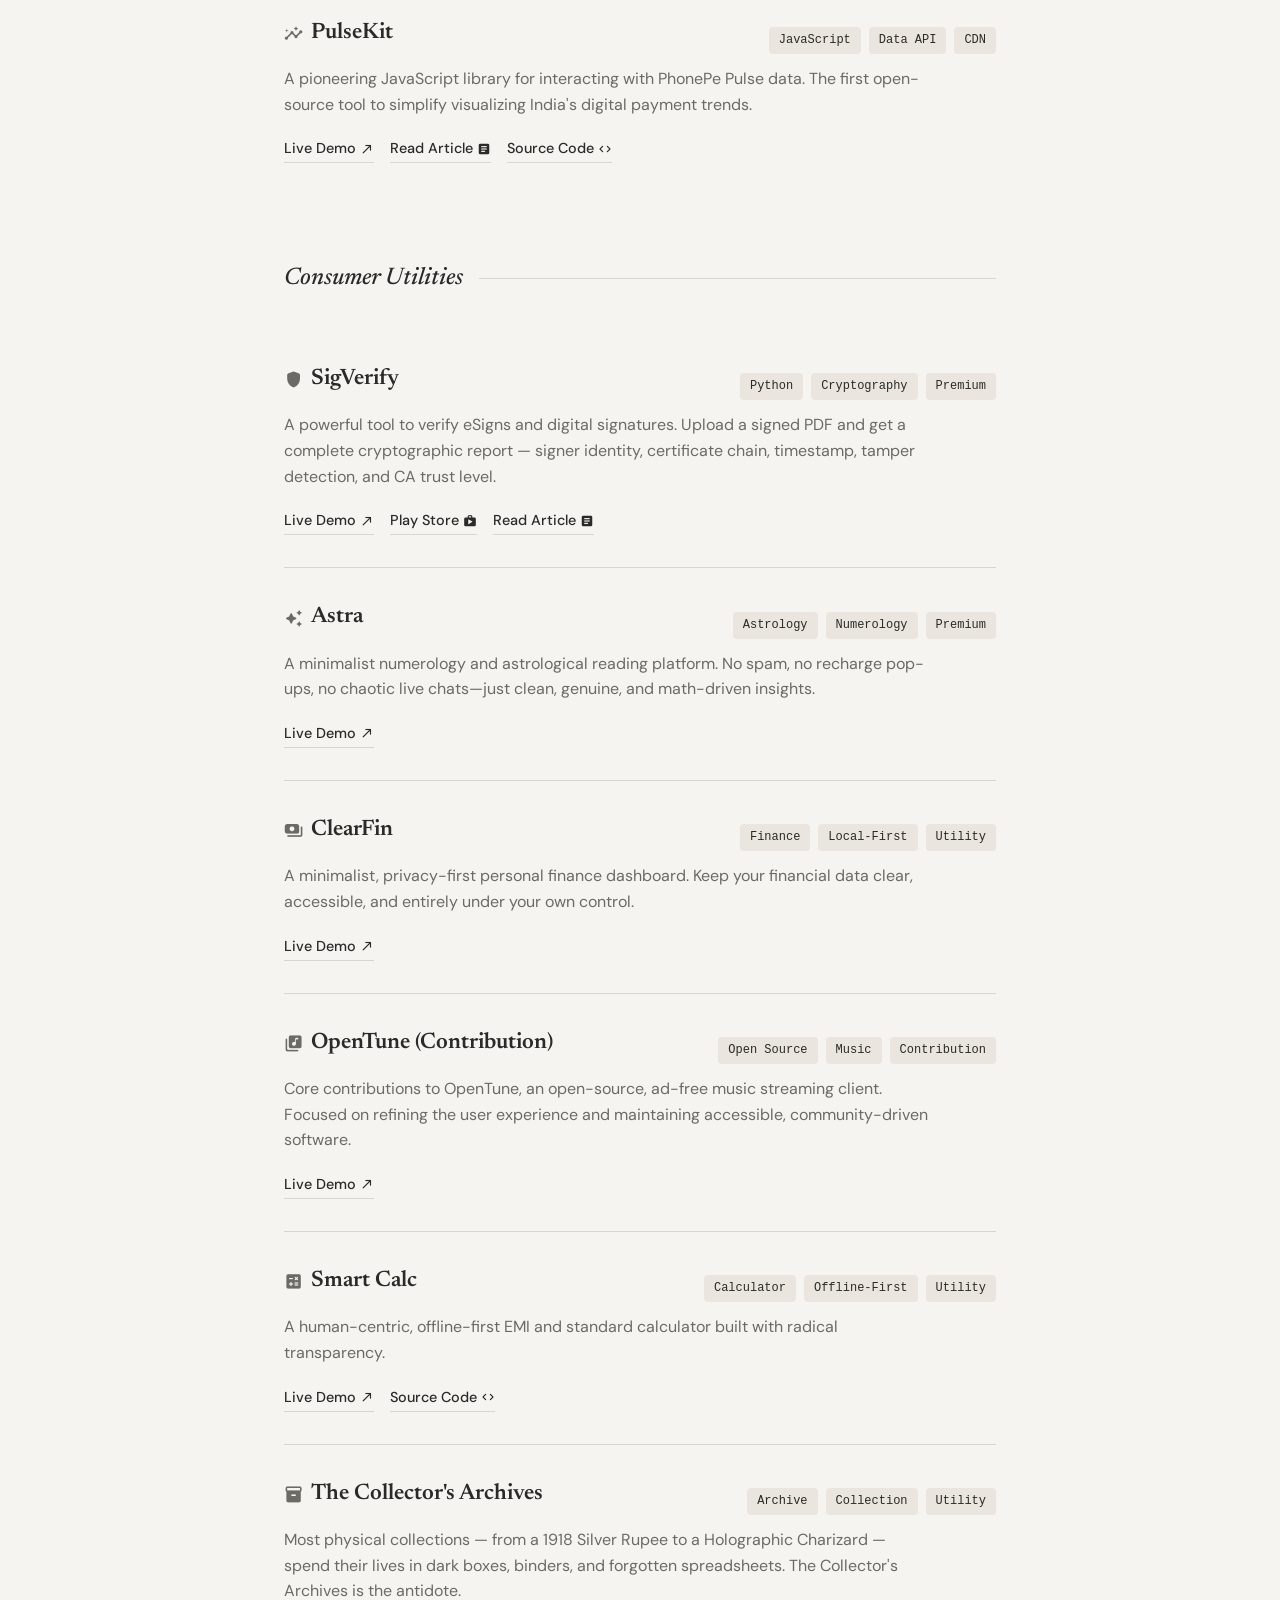
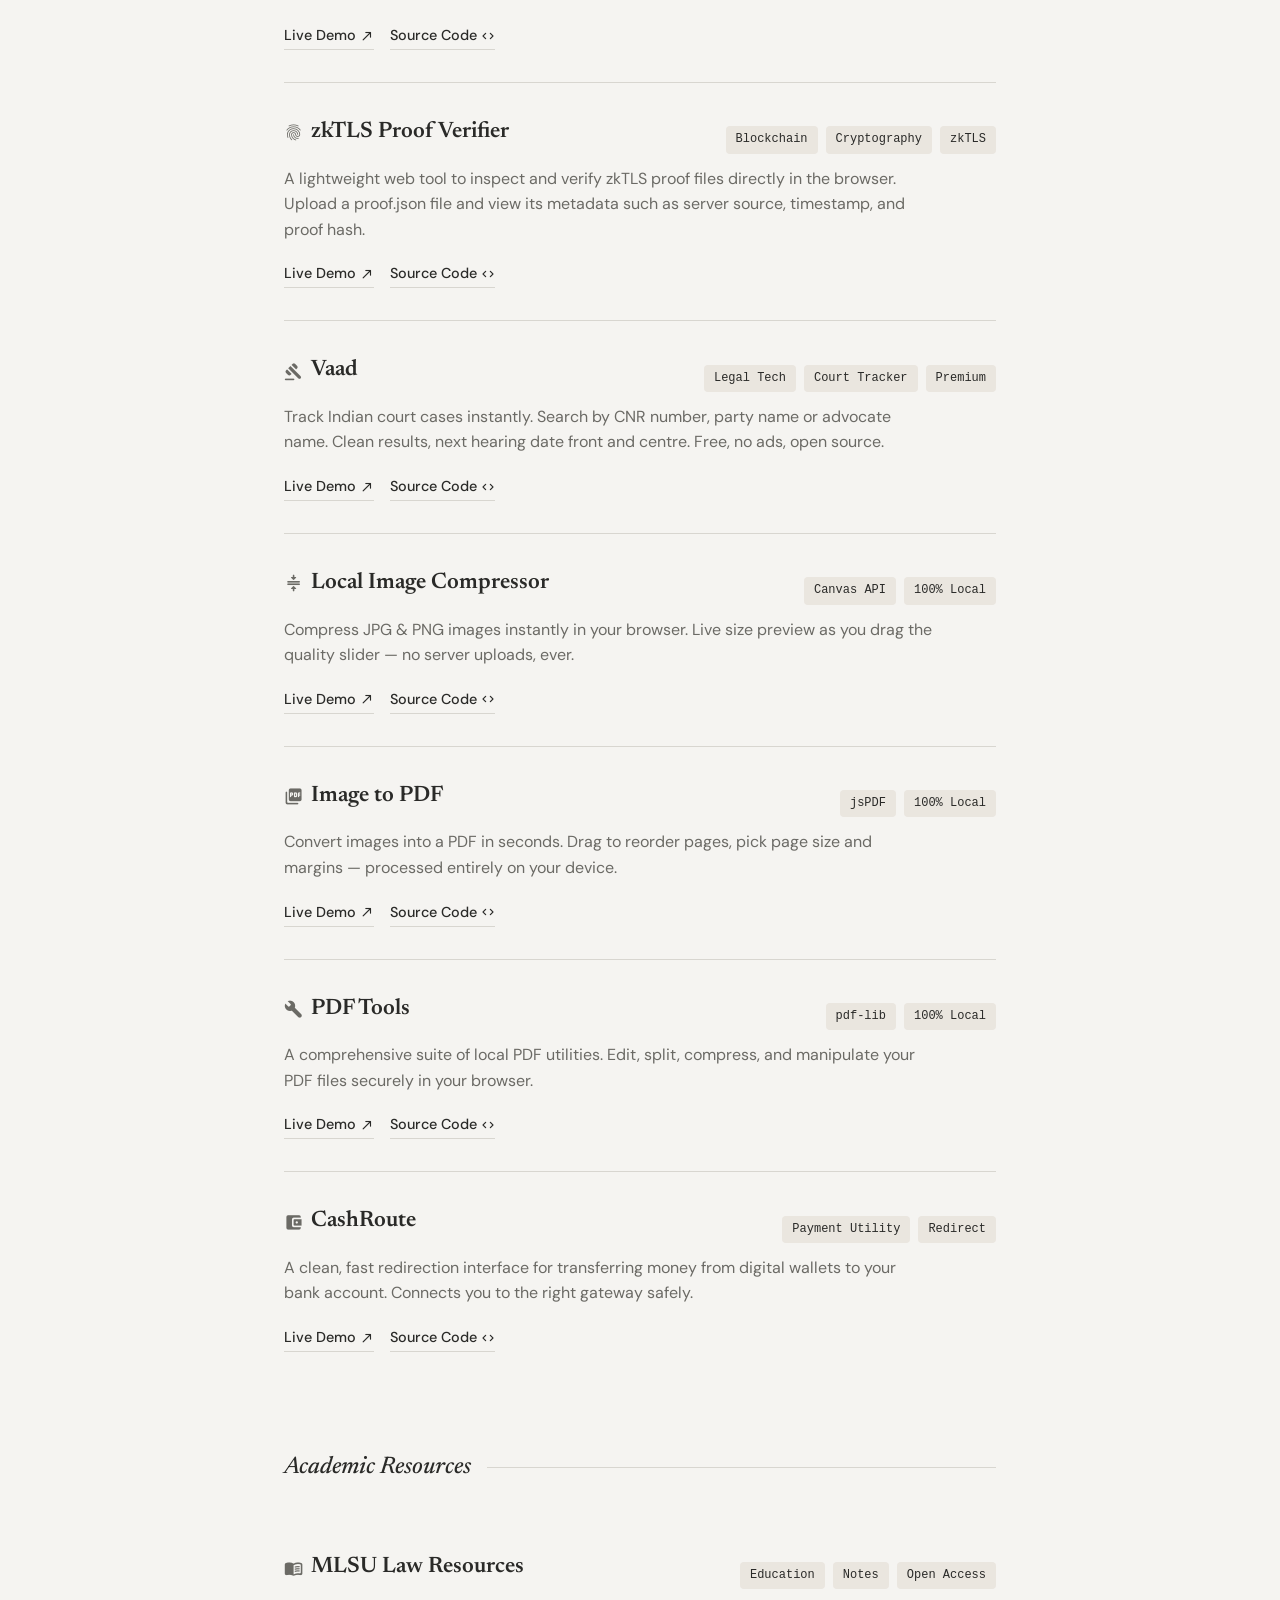
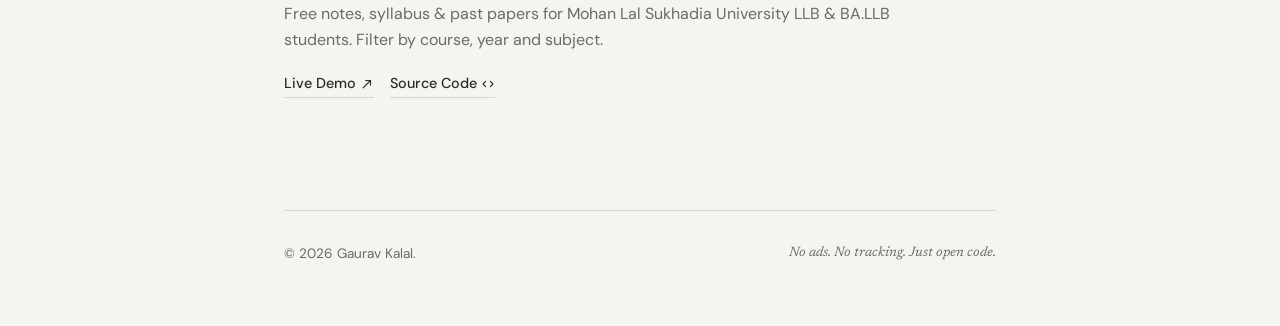
==== commit 4f4a02ff: "Add files via upload" ====
--- a/index.html
+++ b/index.html
@@ -5,6 +5,10 @@
     <meta name="viewport" content="width=device-width, initial-scale=1.0">
     <title>Gaurav Kalal — Open Source</title>
     <meta name="description" content="Building privacy-first consumer tools and pioneering developer libraries.">
+    
+    <!-- Prevents the browser from requesting a favicon -->
+    <link rel="icon" href="data:,">
+    
     <link href="https://fonts.googleapis.com/css2?family=DM+Sans:wght@400;500;600&family=Newsreader:opsz,ital,wght@6..72,1,400;6..72,0,500;6..72,0,600;6..72,1,500&display=swap" rel="stylesheet">
     <link href="https://fonts.googleapis.com/icon?family=Material+Icons+Round" rel="stylesheet">
     <link rel="stylesheet" href="css/style.css">
@@ -17,10 +21,9 @@
     <header class="header">
         <div class="brand">Gaurav Kalal</div>
         <div class="header-actions">
-            <div class="mode-toggle">
-                <button class="mode-btn active">Personal</button>
-                <button class="mode-btn" onclick="window.location.href='https://gorupa.github.io/Raghav-Communication/#'">Business</button>
-            </div>
+            <!-- Minimalist Business Link -->
+            <a href="https://gorupa.github.io/Raghav-Communication/#" class="minimal-btn">Go to Business Portfolio ↗</a>
+            
             <button id="theme-toggle" class="icon-btn" aria-label="Toggle Theme">
                 <span class="material-icons-round" id="theme-icon">dark_mode</span>
             </button>
--- a/css/style.css
+++ b/css/style.css
@@ -223,3 +223,48 @@
     .manifesto { font-size: 2.2rem; }
     .footer { flex-direction: column; gap: 8px; }
 }
+
+/* ============================================
+   Mode Toggle (Personal / Business)
+   ============================================ */
+.mode-toggle {
+    display: flex;
+    background: var(--accent-bg);
+    border-radius: 24px;
+    padding: 4px;
+    gap: 4px;
+    margin-right: 16px;
+}
+
+.mode-btn {
+    background: transparent;
+    border: none;
+    padding: 6px 14px;
+    border-radius: 20px;
+    font-family: 'DM Sans', sans-serif;
+    font-size: 0.85rem;
+    font-weight: 500;
+    color: var(--text-muted);
+    cursor: pointer;
+    transition: background-color 0.2s, color 0.2s, box-shadow 0.2s;
+}
+
+.mode-btn:hover {
+    color: var(--text-main);
+}
+
+.mode-btn.active {
+    background: var(--bg);
+    color: var(--text-main);
+    box-shadow: 0 1px 3px rgba(0,0,0,0.05);
+}
+
+[data-theme="dark"] .mode-btn.active {
+    box-shadow: 0 1px 3px rgba(0,0,0,0.3);
+}
+
+@media (max-width: 600px) {
+    .mode-toggle {
+        display: none;
+    }
+}
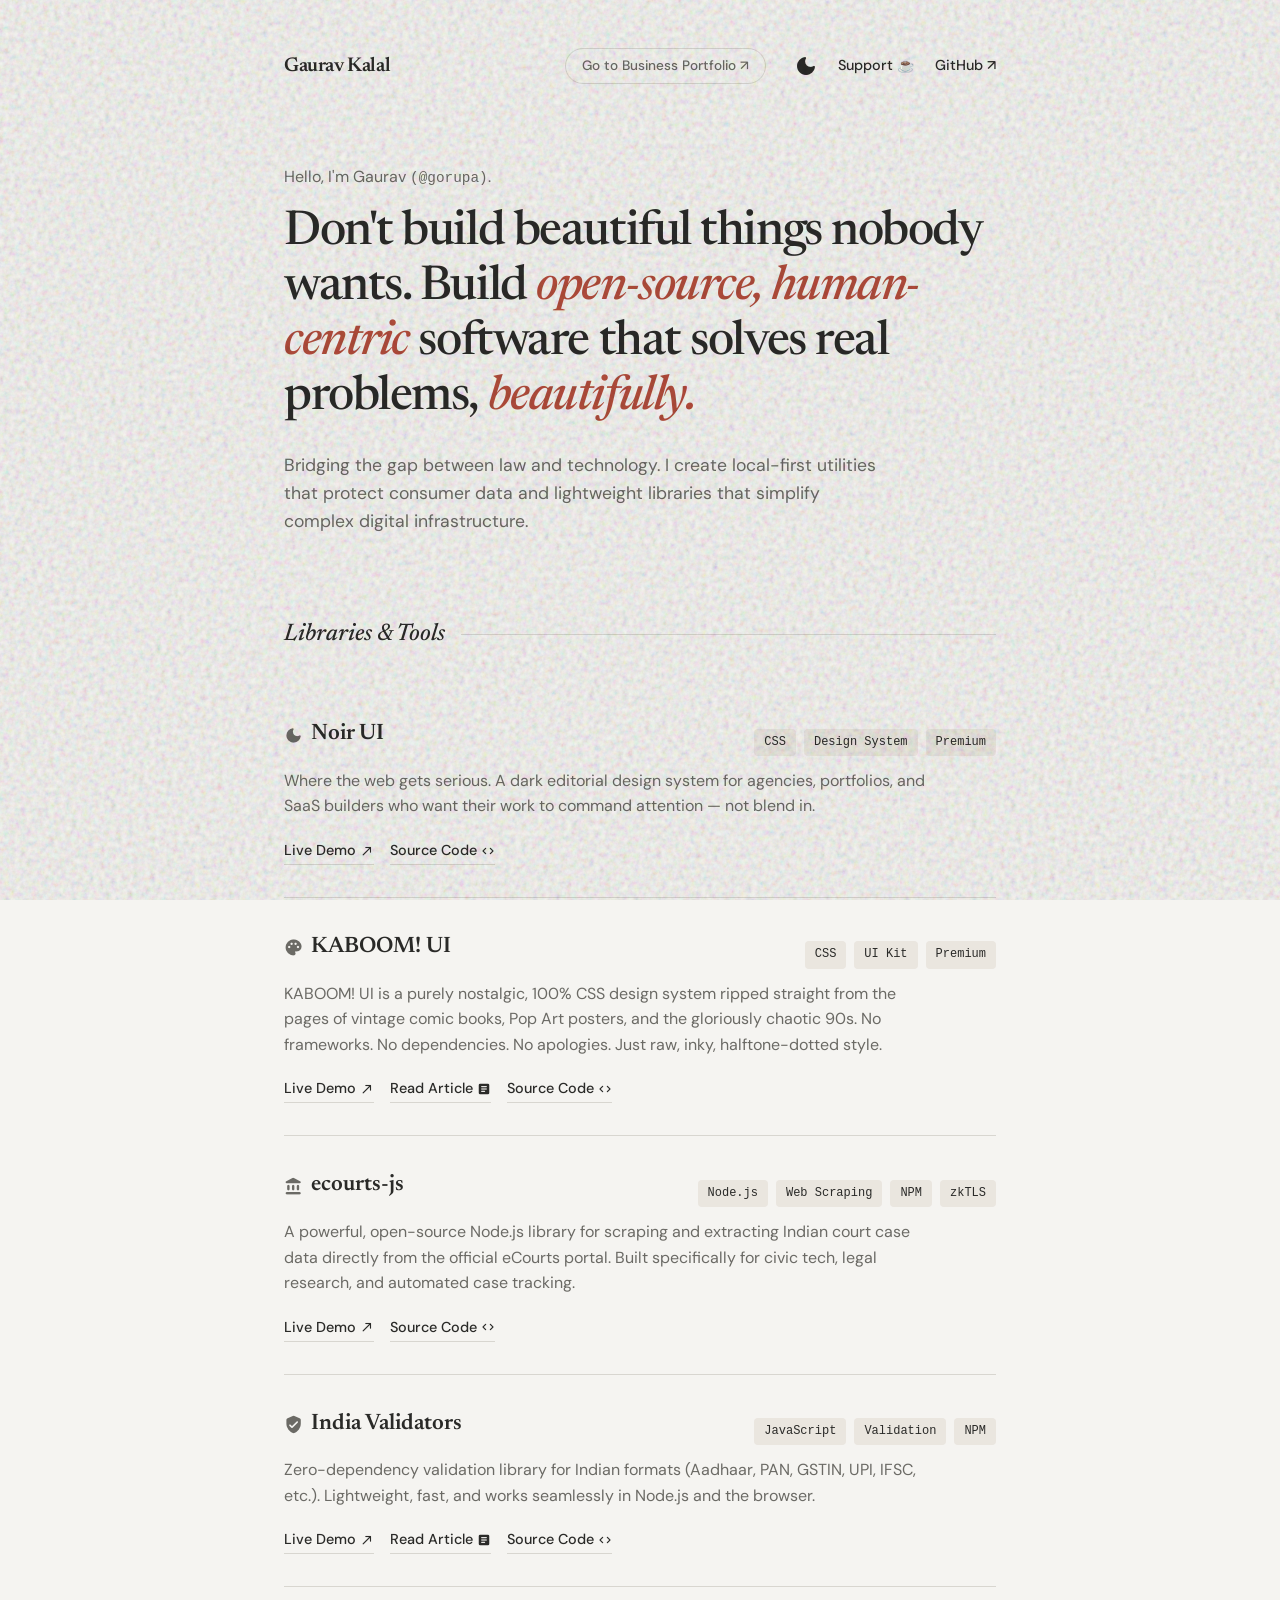
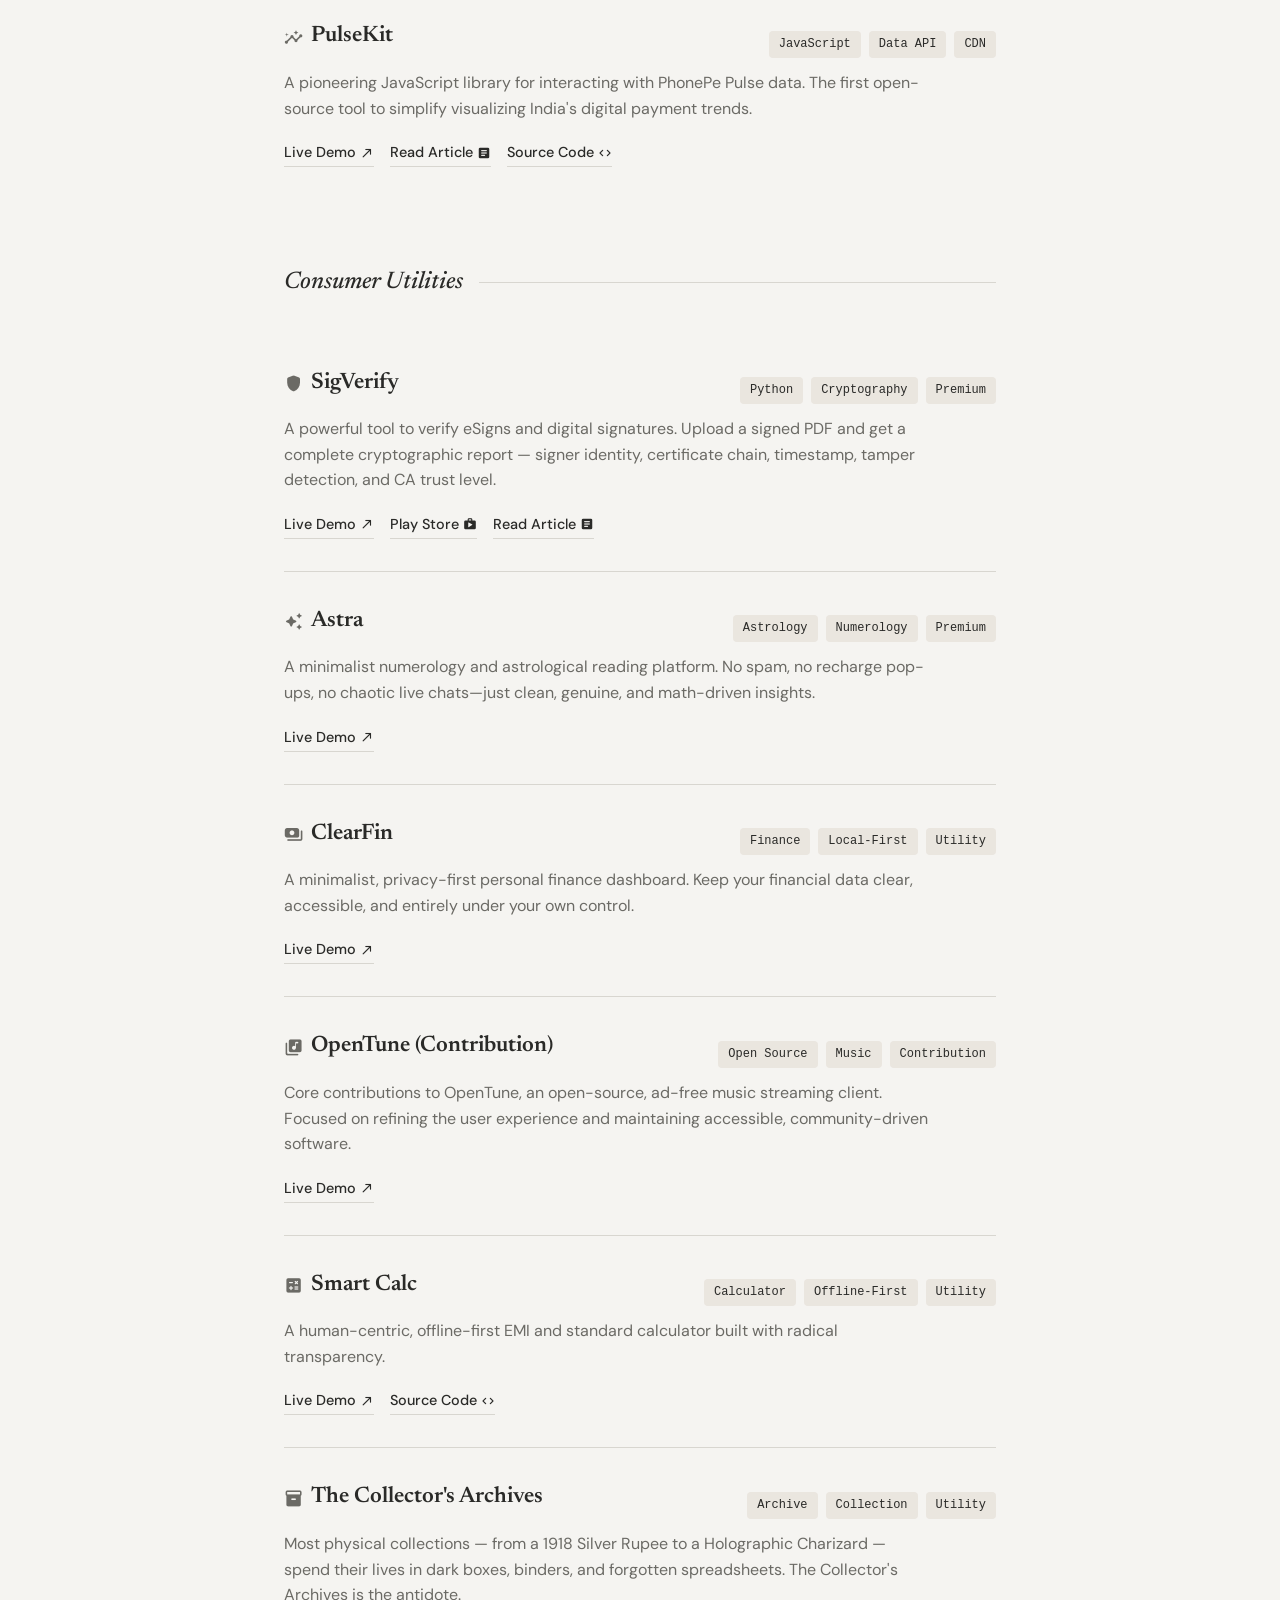
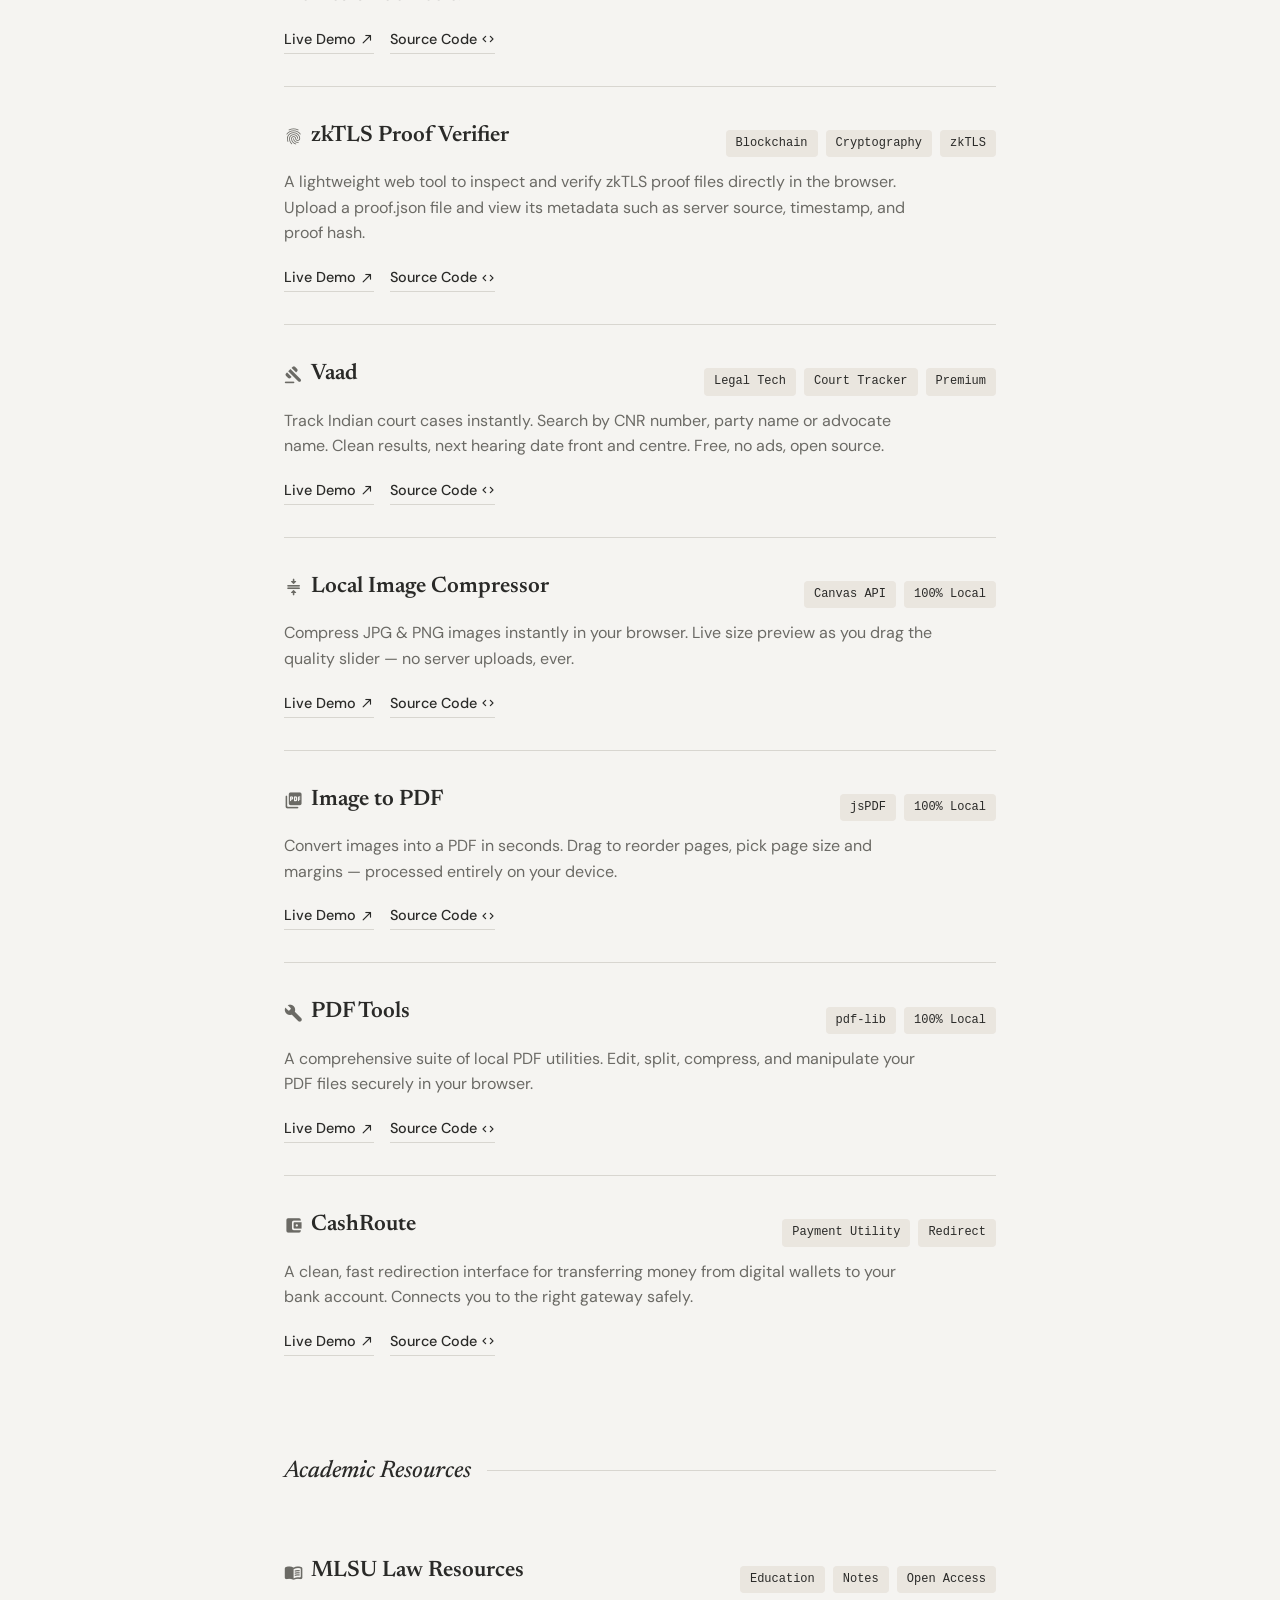
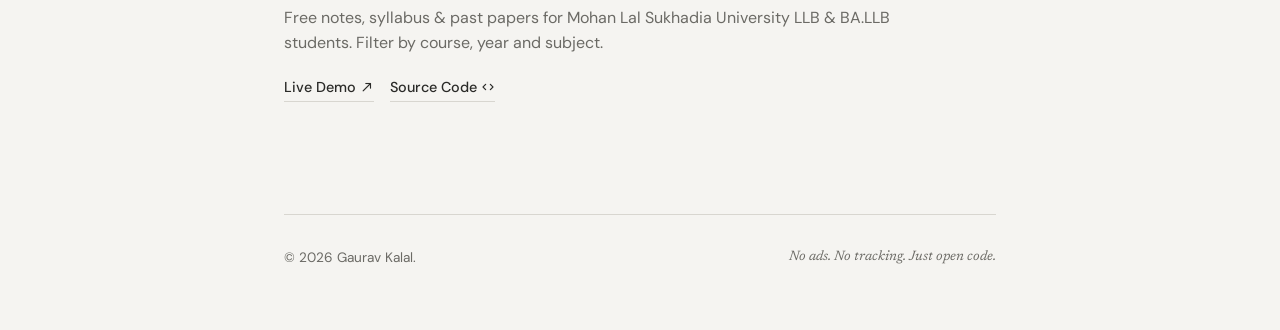
==== commit d573190f: "Add files via upload" ====
--- a/index.html
+++ b/index.html
@@ -6,8 +6,7 @@
     <title>Gaurav Kalal — Open Source</title>
     <meta name="description" content="Building privacy-first consumer tools and pioneering developer libraries.">
     
-    <!-- Prevents the browser from requesting a favicon -->
-    <link rel="icon" href="data:,">
+    <link rel="icon" type="image/png" sizes="32x32" href="favicon-32x32.png">
     
     <link href="https://fonts.googleapis.com/css2?family=DM+Sans:wght@400;500;600&family=Newsreader:opsz,ital,wght@6..72,1,400;6..72,0,500;6..72,0,600;6..72,1,500&display=swap" rel="stylesheet">
     <link href="https://fonts.googleapis.com/icon?family=Material+Icons+Round" rel="stylesheet">
@@ -22,7 +21,7 @@
         <div class="brand">Gaurav Kalal</div>
         <div class="header-actions">
             <!-- Minimalist Business Link -->
-            <a href="https://gorupa.github.io/Raghav-Communication/#" class="minimal-btn">Go to Business Portfolio ↗</a>
+            <a href="https://raghav-communication.pages.dev/" class="minimal-btn">Go to Business Portfolio ↗</a>
             
             <button id="theme-toggle" class="icon-btn" aria-label="Toggle Theme">
                 <span class="material-icons-round" id="theme-icon">dark_mode</span>
--- a/css/style.css
+++ b/css/style.css
@@ -77,6 +77,7 @@
     transition: color 0.2s;
 }
 .icon-btn:hover { color: var(--accent); }
+
 .text-link {
     color: var(--text-main);
     text-decoration: none;
@@ -86,6 +87,33 @@
     transition: border-color 0.2s, color 0.2s;
 }
 .text-link:hover { border-color: var(--text-main); }
+
+/* ============================================
+   Minimalist Portfolio Link
+   ============================================ */
+.minimal-btn {
+    font-size: 0.85rem;
+    font-weight: 500;
+    color: var(--text-muted);
+    text-decoration: none;
+    padding: 6px 16px;
+    border: 1px solid var(--border);
+    border-radius: 20px;
+    transition: all 0.2s ease;
+    margin-right: 8px; /* Slight offset from the theme icon */
+}
+
+.minimal-btn:hover {
+    color: var(--text-main);
+    border-color: var(--text-main);
+    background-color: var(--accent-bg);
+}
+
+@media (max-width: 600px) {
+    .minimal-btn {
+        display: none; /* Hides on very small screens to keep header clean */
+    }
+}
 
 /* Typography Focus Intro */
 .intro { margin-bottom: 80px; }
@@ -222,49 +250,4 @@
 @media (max-width: 600px) {
     .manifesto { font-size: 2.2rem; }
     .footer { flex-direction: column; gap: 8px; }
-}
-
-/* ============================================
-   Mode Toggle (Personal / Business)
-   ============================================ */
-.mode-toggle {
-    display: flex;
-    background: var(--accent-bg);
-    border-radius: 24px;
-    padding: 4px;
-    gap: 4px;
-    margin-right: 16px;
-}
-
-.mode-btn {
-    background: transparent;
-    border: none;
-    padding: 6px 14px;
-    border-radius: 20px;
-    font-family: 'DM Sans', sans-serif;
-    font-size: 0.85rem;
-    font-weight: 500;
-    color: var(--text-muted);
-    cursor: pointer;
-    transition: background-color 0.2s, color 0.2s, box-shadow 0.2s;
-}
-
-.mode-btn:hover {
-    color: var(--text-main);
-}
-
-.mode-btn.active {
-    background: var(--bg);
-    color: var(--text-main);
-    box-shadow: 0 1px 3px rgba(0,0,0,0.05);
-}
-
-[data-theme="dark"] .mode-btn.active {
-    box-shadow: 0 1px 3px rgba(0,0,0,0.3);
-}
-
-@media (max-width: 600px) {
-    .mode-toggle {
-        display: none;
-    }
 }
